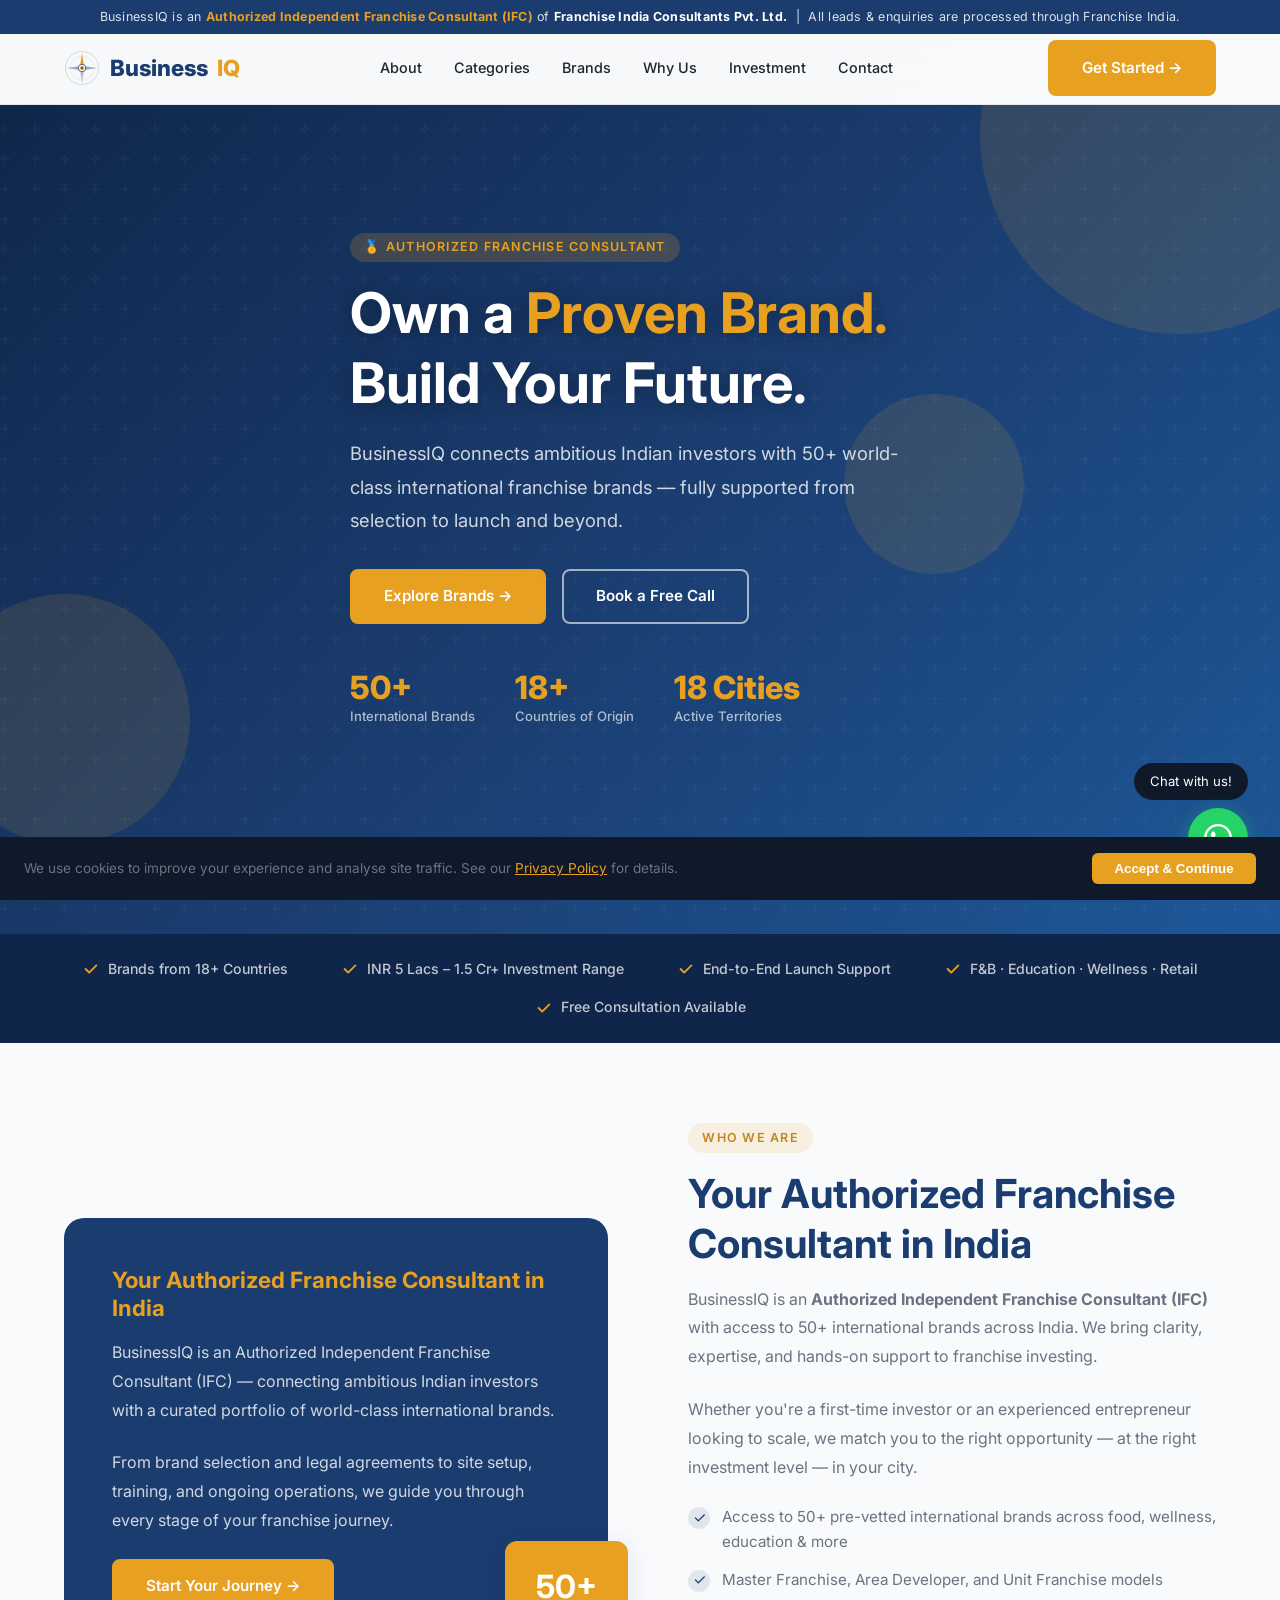
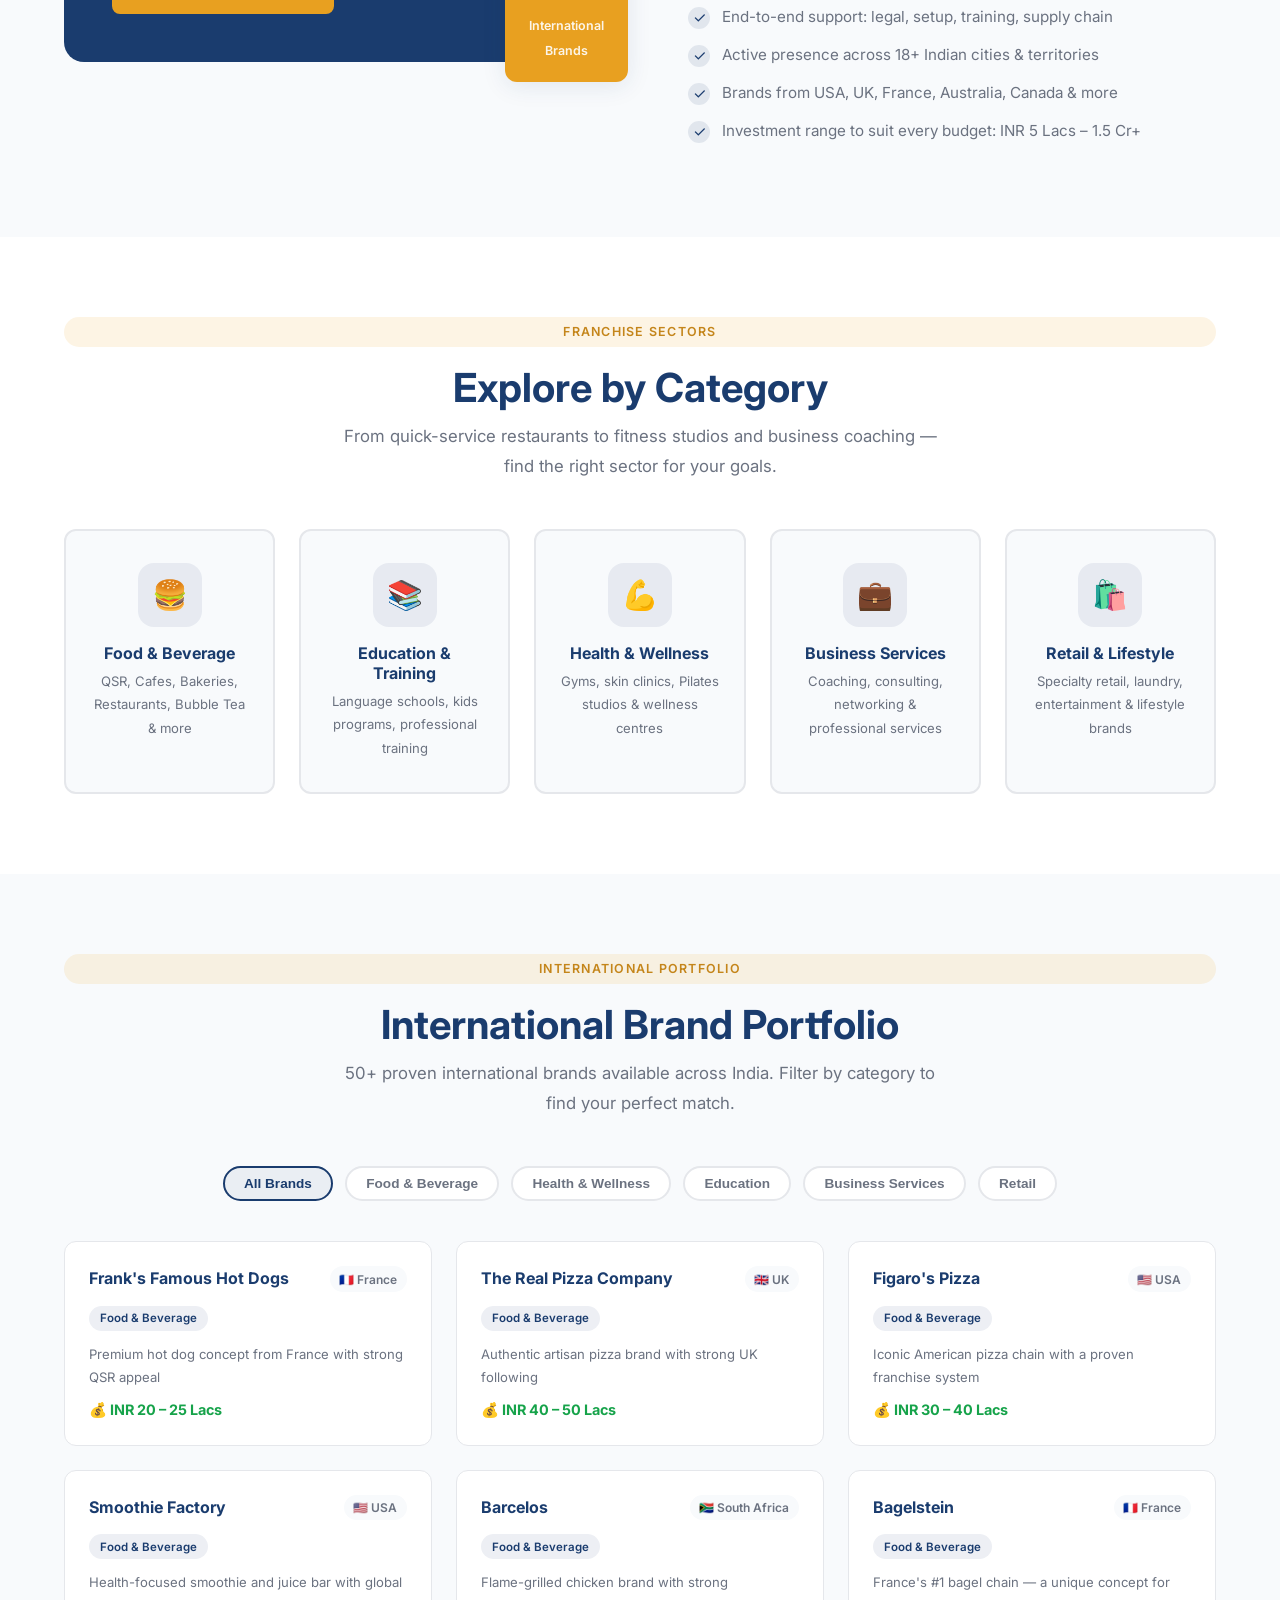
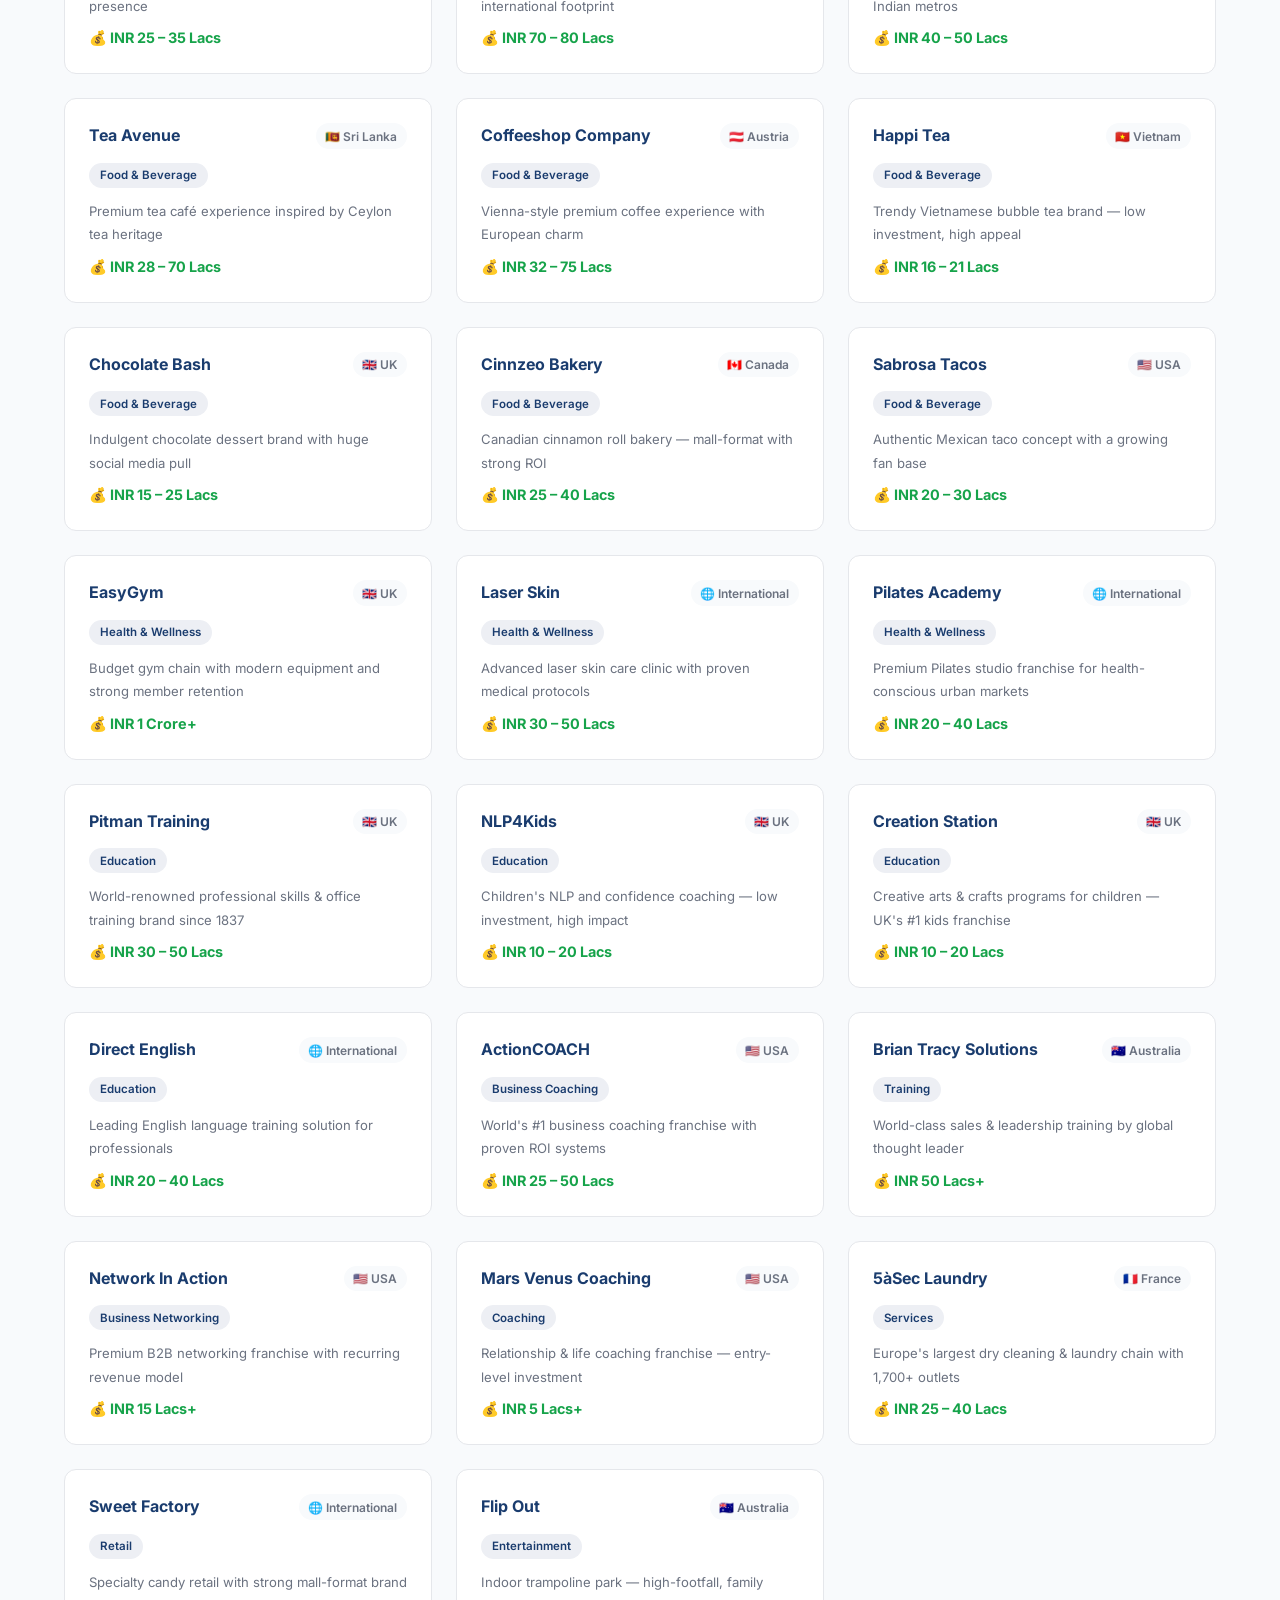
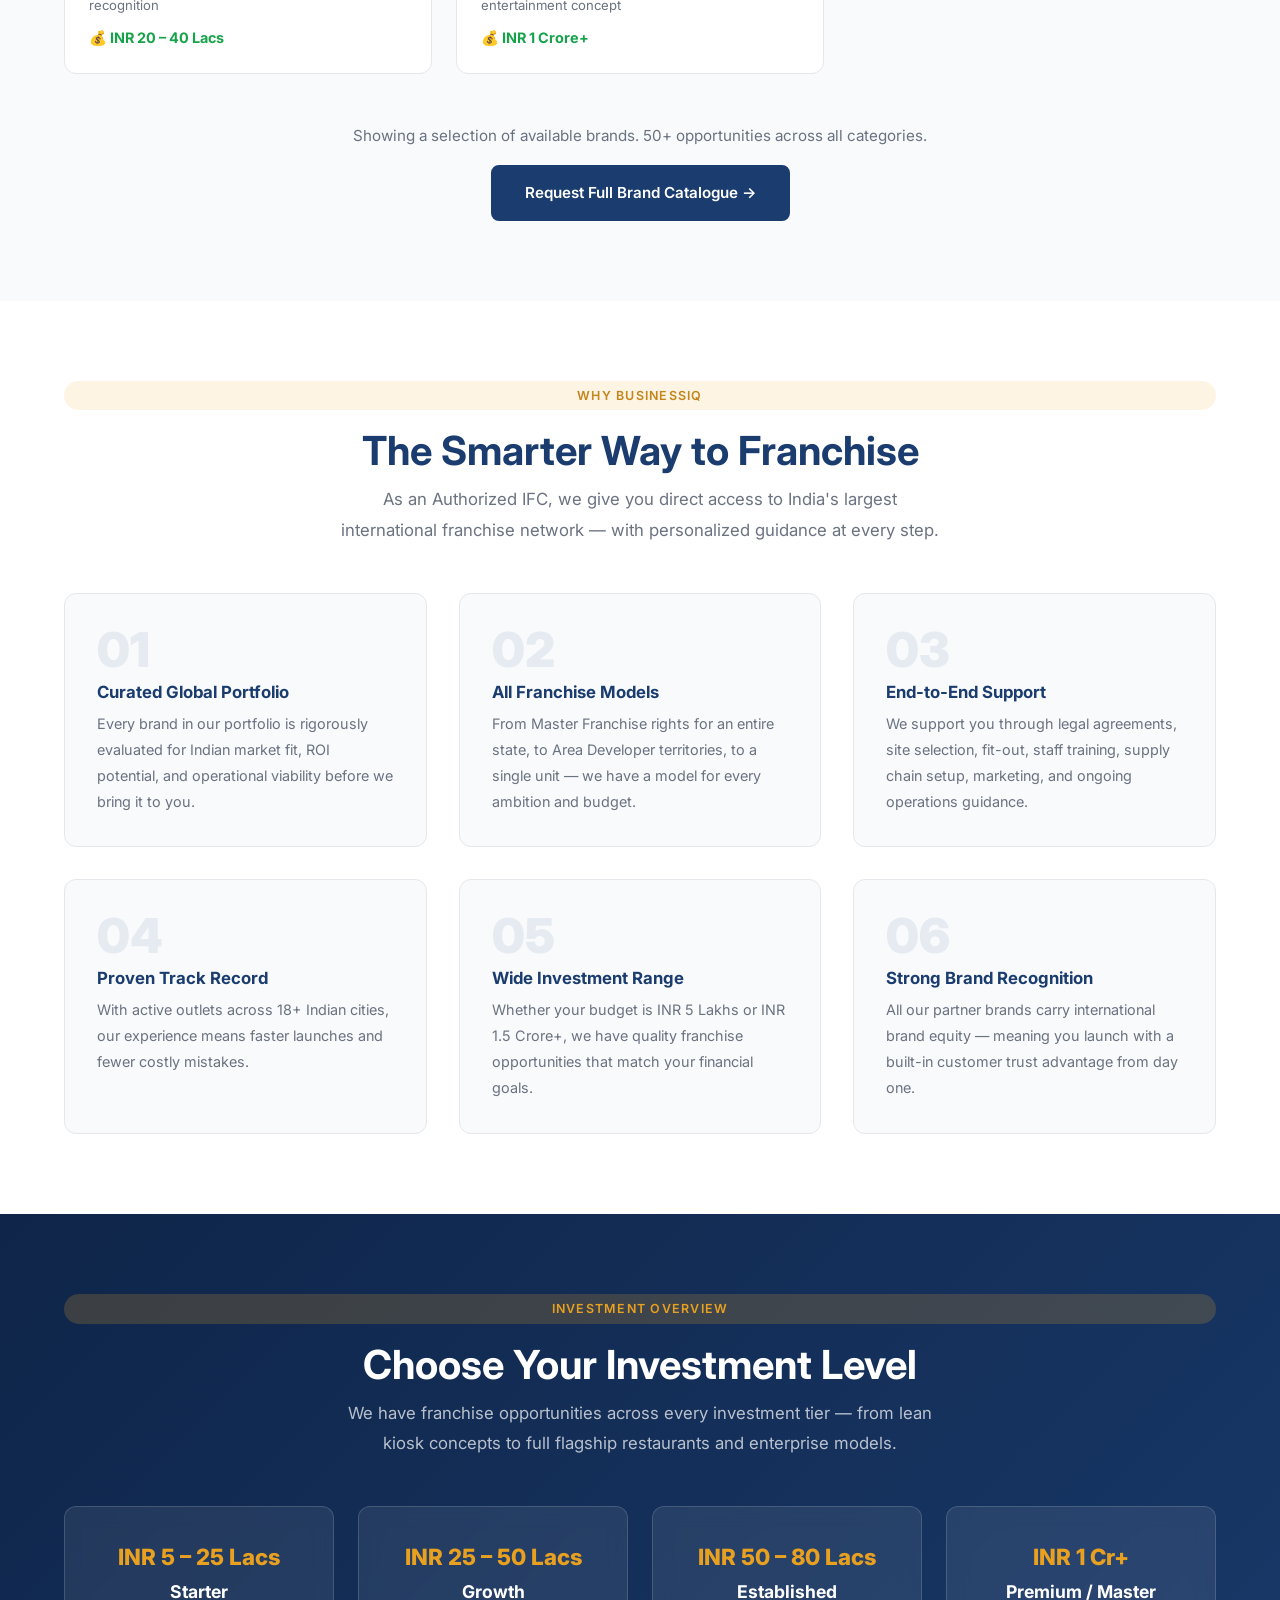
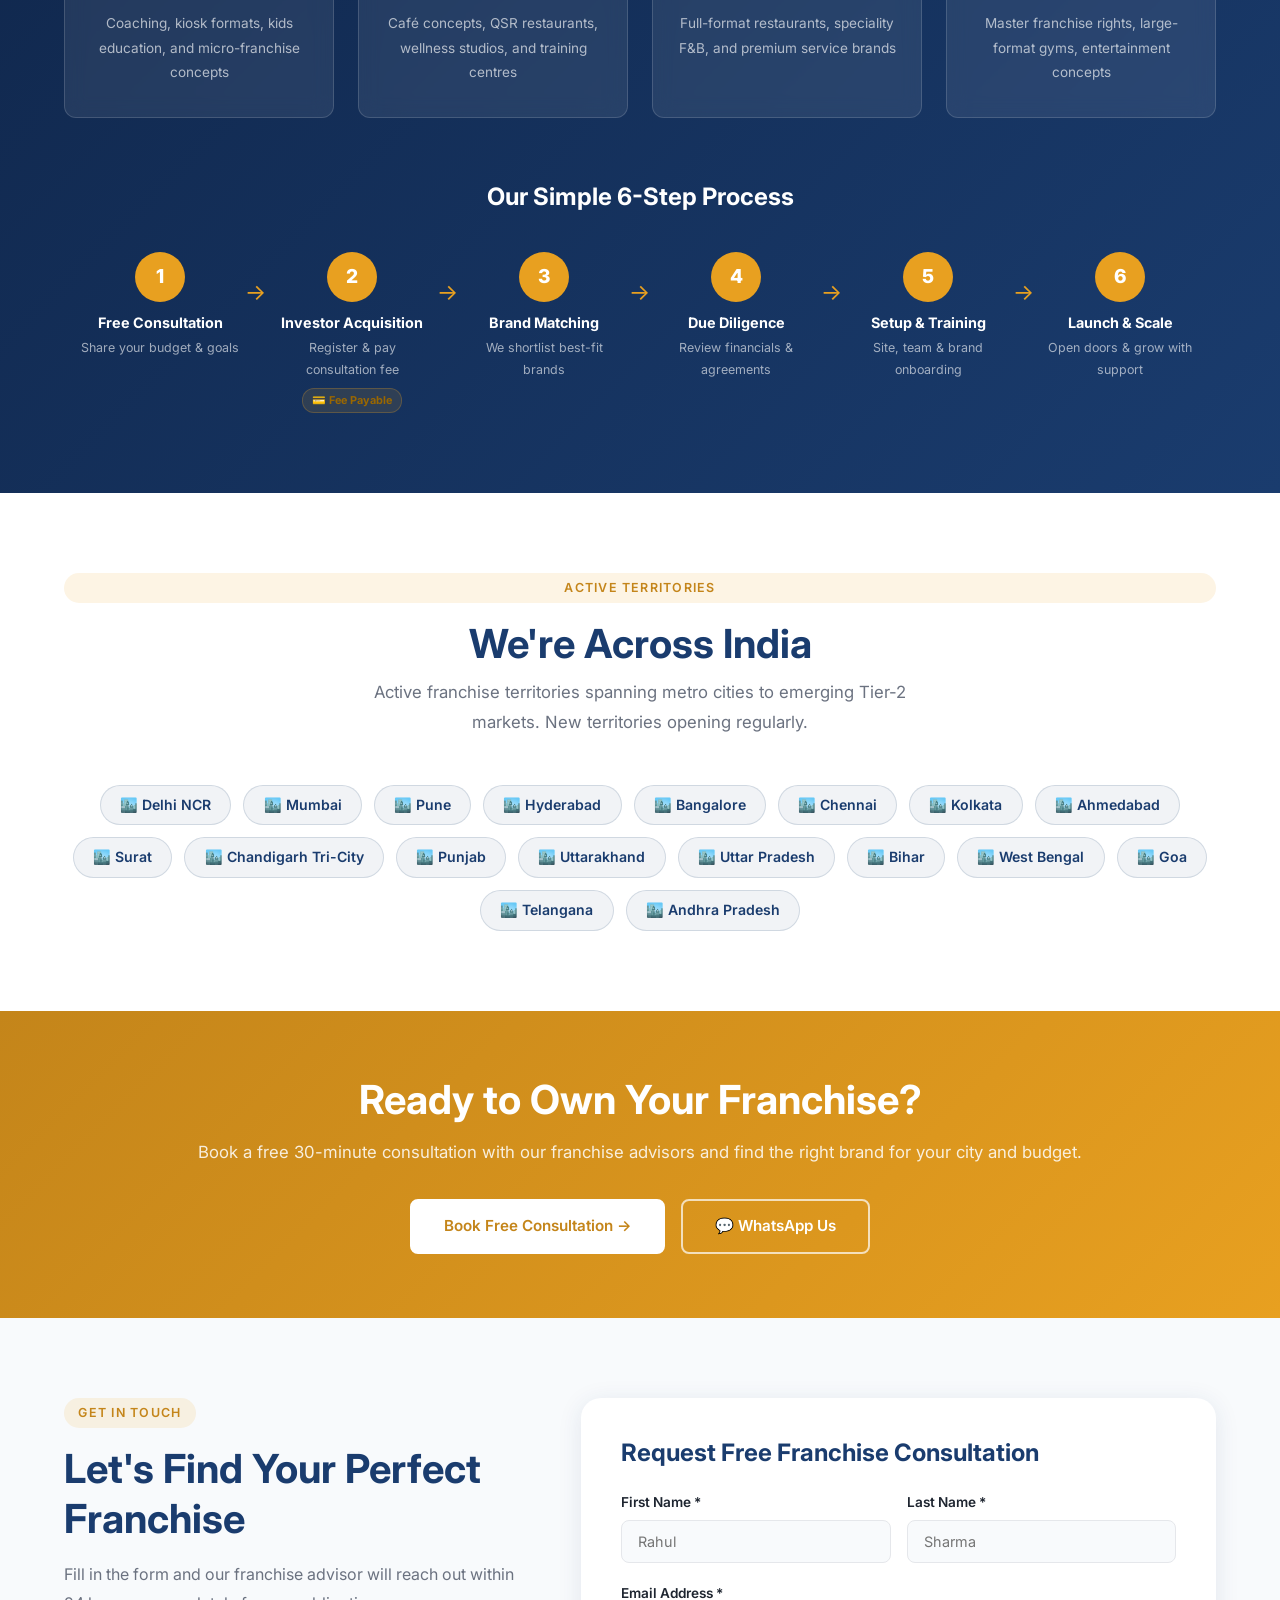
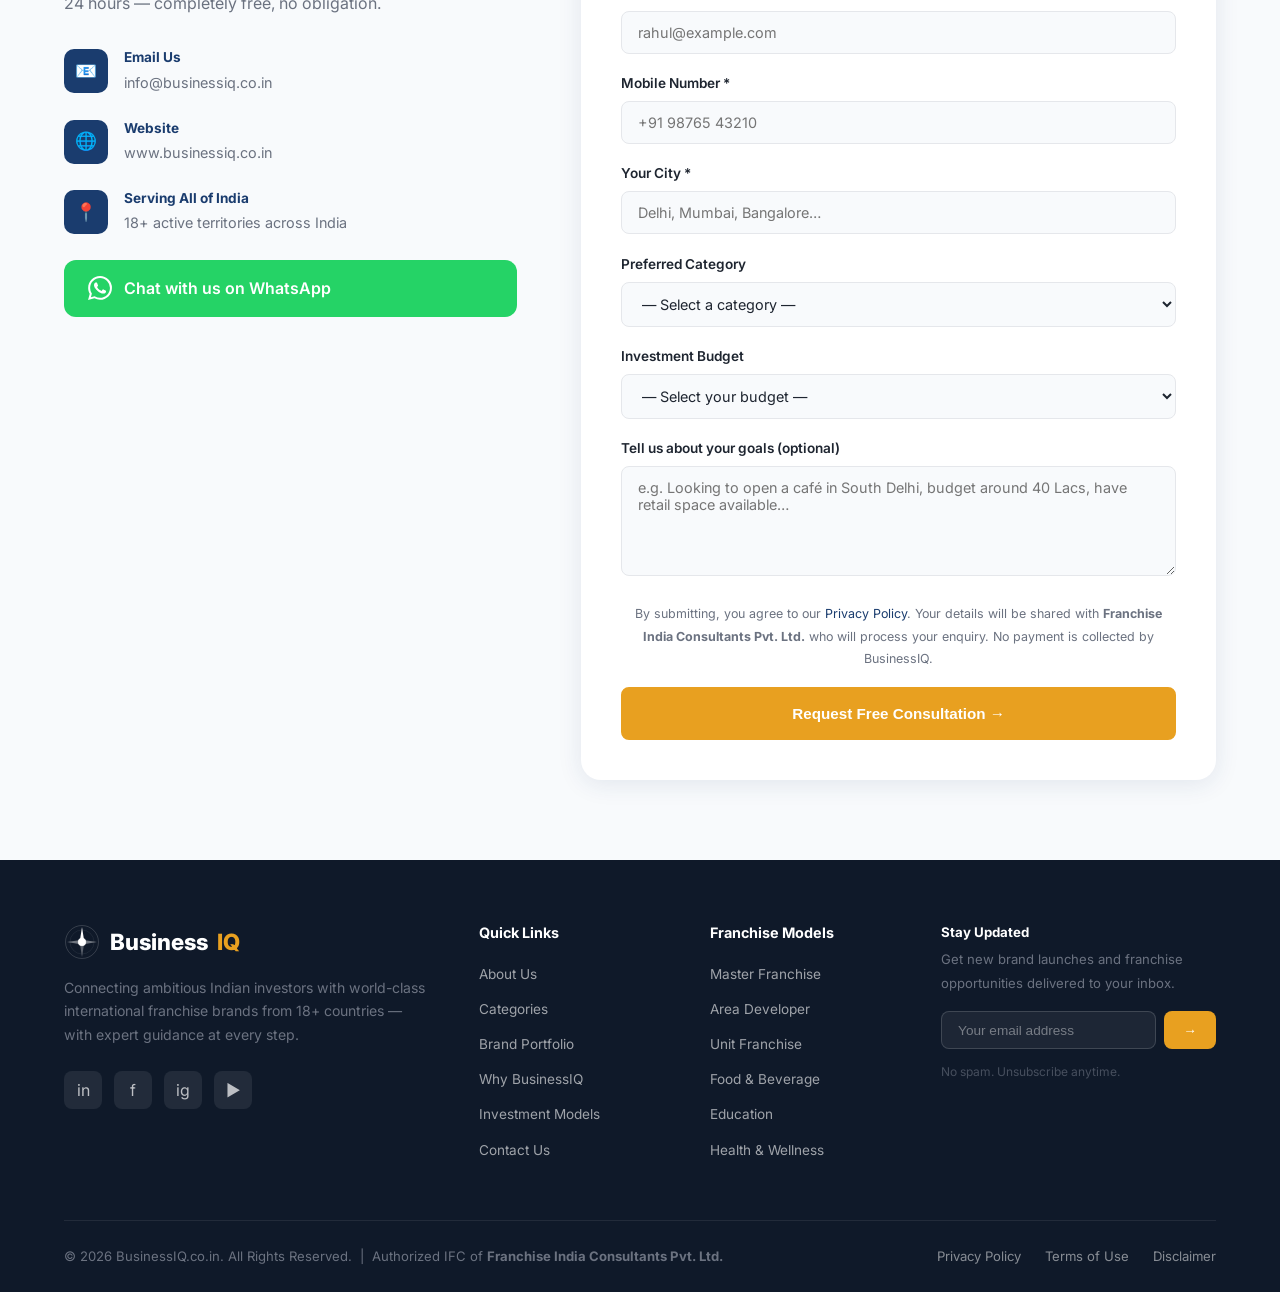
==== index.html @ 9746dd2a "Update WhatsApp number to +91 9730080324" ====
<!DOCTYPE html>
<html lang="en">
<head>
  <meta charset="UTF-8" />
  <meta name="viewport" content="width=device-width, initial-scale=1.0" />
  <title>BusinessIQ | Authorized Franchise Consultant — Franchise India</title>
  <meta name="description" content="BusinessIQ.co.in is an Authorized Independent Franchise Consultant (IFC) of Franchise India Consultants Pvt. Ltd. Explore 50+ international franchise brands across India." />
  <meta name="keywords" content="franchise india, international franchise, master franchise, franchise opportunity, business franchise india, franchise investment" />
  <meta name="author" content="BusinessIQ.co.in" />
  <meta name="robots" content="index, follow" />

  <!-- Open Graph -->
  <meta property="og:title" content="BusinessIQ | Authorized IFC of Franchise India" />
  <meta property="og:description" content="BusinessIQ is an Authorized IFC of Franchise India Consultants Pvt. Ltd. Explore 50+ international franchise brands across India." />
  <meta property="og:type" content="website" />
  <meta property="og:url" content="https://www.businessiq.co.in" />
  <meta property="og:image" content="https://www.businessiq.co.in/assets/og-image.jpg" />

  <!-- Twitter Card -->
  <meta name="twitter:card" content="summary_large_image" />
  <meta name="twitter:title" content="BusinessIQ | Franchise Opportunities in India" />
  <meta name="twitter:description" content="Explore 50+ international franchise opportunities with BusinessIQ.co.in" />

  <!-- Canonical -->
  <link rel="canonical" href="https://www.businessiq.co.in/" />

  <!-- Favicon placeholder -->
  <link rel="icon" type="image/svg+xml" href="assets/favicon.svg" />

  <!-- Google Fonts -->
  <link rel="preconnect" href="https://fonts.googleapis.com" />
  <link rel="preconnect" href="https://fonts.gstatic.com" crossorigin />
  <link href="https://fonts.googleapis.com/css2?family=Inter:wght@400;500;600;700;800;900&display=swap" rel="stylesheet" />

  <link rel="stylesheet" href="css/style.css" />

  <!-- Structured Data -->
  <script type="application/ld+json">
  {
    "@context": "https://schema.org",
    "@type": "Organization",
    "name": "BusinessIQ",
    "url": "https://www.businessiq.co.in",
    "description": "India's premier international franchise consultancy connecting investors with 50+ proven global brands.",
    "contactPoint": {
      "@type": "ContactPoint",
      "contactType": "sales",
      "email": "info@businessiq.co.in",
      "areaServed": "IN"
    }
  }
  </script>
</head>
<body>

<!-- ══════════════ IFC DISCLOSURE BAR ══════════════ -->
<div style="background:#1a3c6e;color:rgba(255,255,255,0.85);text-align:center;font-size:0.78rem;padding:7px 1rem;letter-spacing:0.02em;position:relative;z-index:1001;">
  BusinessIQ is an <strong style="color:#e8a020;">Authorized Independent Franchise Consultant (IFC)</strong> of <strong style="color:#fff;">Franchise India Consultants Pvt. Ltd.</strong> &nbsp;|&nbsp; All leads &amp; enquiries are processed through Franchise India.
</div>

<!-- ══════════════ NAVIGATION ══════════════ -->
<nav class="navbar" id="navbar" role="navigation" aria-label="Main navigation">
  <div class="container">
    <div class="nav-inner">
      <a href="/" class="nav-logo" aria-label="BusinessIQ Home">
        <img src="assets/logo-icon.svg" alt="" height="36" width="36" aria-hidden="true" />
        Business<span>IQ</span>
      </a>

      <ul class="nav-links" id="navLinks" role="list">
        <li><a href="#about">About</a></li>
        <li><a href="#categories">Categories</a></li>
        <li><a href="brands.html">Brands</a></li>
        <li><a href="#why-us">Why Us</a></li>
        <li><a href="#investment">Investment</a></li>
        <li><a href="#contact">Contact</a></li>
      </ul>

      <a href="#contact" class="btn btn-primary nav-cta" aria-label="Get started with BusinessIQ">
        Get Started →
      </a>

      <button class="hamburger" id="hamburger" aria-label="Toggle mobile menu" aria-expanded="false" aria-controls="navLinks">
        <span></span><span></span><span></span>
      </button>
    </div>
  </div>
</nav>

<!-- ══════════════ HERO ══════════════ -->
<section class="hero" id="home" aria-label="Hero section">
  <div class="hero-particles" aria-hidden="true">
    <div class="particle"></div>
    <div class="particle"></div>
    <div class="particle"></div>
  </div>
  <div class="container">
    <div class="hero-content">
      <span class="tag">🏅 Authorized Franchise Consultant</span>
      <h1>Own a <span>Proven Brand.</span><br>Build Your Future.</h1>
      <p>BusinessIQ connects ambitious Indian investors with 50+ world-class international franchise brands — fully supported from selection to launch and beyond.</p>
      <div class="hero-cta">
        <a href="#brands" class="btn btn-primary">Explore Brands →</a>
        <a href="#contact" class="btn btn-outline">Book a Free Call</a>
      </div>
      <div class="hero-stats" role="list" aria-label="Key statistics">
        <div class="stat" role="listitem">
          <div class="stat-num" data-target="50" data-suffix="+">50+</div>
          <div class="stat-label">International Brands</div>
        </div>
        <div class="stat" role="listitem">
          <div class="stat-num" data-target="18" data-suffix="+">18+</div>
          <div class="stat-label">Countries of Origin</div>
        </div>
<div class="stat" role="listitem">
          <div class="stat-num" data-target="18" data-suffix=" Cities">18 Cities</div>
          <div class="stat-label">Active Territories</div>
        </div>
      </div>
    </div>
  </div>
</section>

<!-- ══════════════ TRUST BAR ══════════════ -->
<div class="trust-bar" role="complementary" aria-label="Trust indicators">
  <div class="container">
    <div class="trust-inner">
      <div class="trust-item">
        <svg width="18" height="18" fill="currentColor" viewBox="0 0 20 20" aria-hidden="true"><path fill-rule="evenodd" d="M16.707 5.293a1 1 0 010 1.414l-8 8a1 1 0 01-1.414 0l-4-4a1 1 0 011.414-1.414L8 12.586l7.293-7.293a1 1 0 011.414 0z" clip-rule="evenodd"/></svg>
        Brands from 18+ Countries
      </div>
      <div class="trust-item">
        <svg width="18" height="18" fill="currentColor" viewBox="0 0 20 20" aria-hidden="true"><path fill-rule="evenodd" d="M16.707 5.293a1 1 0 010 1.414l-8 8a1 1 0 01-1.414 0l-4-4a1 1 0 011.414-1.414L8 12.586l7.293-7.293a1 1 0 011.414 0z" clip-rule="evenodd"/></svg>
        INR 5 Lacs – 1.5 Cr+ Investment Range
      </div>
      <div class="trust-item">
        <svg width="18" height="18" fill="currentColor" viewBox="0 0 20 20" aria-hidden="true"><path fill-rule="evenodd" d="M16.707 5.293a1 1 0 010 1.414l-8 8a1 1 0 01-1.414 0l-4-4a1 1 0 011.414-1.414L8 12.586l7.293-7.293a1 1 0 011.414 0z" clip-rule="evenodd"/></svg>
        End-to-End Launch Support
      </div>
      <div class="trust-item">
        <svg width="18" height="18" fill="currentColor" viewBox="0 0 20 20" aria-hidden="true"><path fill-rule="evenodd" d="M16.707 5.293a1 1 0 010 1.414l-8 8a1 1 0 01-1.414 0l-4-4a1 1 0 011.414-1.414L8 12.586l7.293-7.293a1 1 0 011.414 0z" clip-rule="evenodd"/></svg>
        F&B · Education · Wellness · Retail
      </div>
      <div class="trust-item">
        <svg width="18" height="18" fill="currentColor" viewBox="0 0 20 20" aria-hidden="true"><path fill-rule="evenodd" d="M16.707 5.293a1 1 0 010 1.414l-8 8a1 1 0 01-1.414 0l-4-4a1 1 0 011.414-1.414L8 12.586l7.293-7.293a1 1 0 011.414 0z" clip-rule="evenodd"/></svg>
        Free Consultation Available
      </div>
    </div>
  </div>
</div>

<!-- ══════════════ ABOUT ══════════════ -->
<section class="about" id="about" aria-labelledby="about-heading">
  <div class="container">
    <div class="about-grid">
      <div class="about-visual fade-in">
        <div class="about-card">
          <h3>Your Authorized Franchise Consultant in India</h3>
          <p>BusinessIQ is an Authorized Independent Franchise Consultant (IFC) — connecting ambitious Indian investors with a curated portfolio of world-class international brands.</p>
          <p>From brand selection and legal agreements to site setup, training, and ongoing operations, we guide you through every stage of your franchise journey.</p>
          <a href="#contact" class="btn btn-primary">Start Your Journey →</a>
        </div>
        <div class="about-badge" aria-label="50+ international brands">
          <strong>50+</strong>
          <span>International<br>Brands</span>
        </div>
      </div>
      <div class="about-text fade-in">
        <span class="tag">Who We Are</span>
        <h2 id="about-heading">Your Authorized Franchise Consultant in India</h2>
        <p>BusinessIQ is an <strong>Authorized Independent Franchise Consultant (IFC)</strong> with access to 50+ international brands across India. We bring clarity, expertise, and hands-on support to franchise investing.</p>
        <p>Whether you're a first-time investor or an experienced entrepreneur looking to scale, we match you to the right opportunity — at the right investment level — in your city.</p>
        <ul class="about-list" role="list" aria-label="Our key benefits">
          <li>
            <div class="check-icon" aria-hidden="true">✓</div>
            Access to 50+ pre-vetted international brands across food, wellness, education & more
          </li>
          <li>
            <div class="check-icon" aria-hidden="true">✓</div>
            Master Franchise, Area Developer, and Unit Franchise models
          </li>
          <li>
            <div class="check-icon" aria-hidden="true">✓</div>
            End-to-end support: legal, setup, training, supply chain
          </li>
          <li>
            <div class="check-icon" aria-hidden="true">✓</div>
            Active presence across 18+ Indian cities & territories
          </li>
          <li>
            <div class="check-icon" aria-hidden="true">✓</div>
            Brands from USA, UK, France, Australia, Canada &amp; more
          </li>
          <li>
            <div class="check-icon" aria-hidden="true">✓</div>
            Investment range to suit every budget: INR 5 Lacs – 1.5 Cr+
          </li>
        </ul>
      </div>
    </div>
  </div>
</section>

<!-- ══════════════ CATEGORIES ══════════════ -->
<section class="categories" id="categories" aria-labelledby="categories-heading">
  <div class="container">
    <span class="tag" style="display:block;text-align:center;">Franchise Sectors</span>
    <h2 class="section-title" id="categories-heading">Explore by Category</h2>
    <p class="section-subtitle">From quick-service restaurants to fitness studios and business coaching — find the right sector for your goals.</p>
    <div class="cat-grid" role="list">
      <div class="cat-card fade-in" role="listitem" aria-label="Food and Beverage category">
        <div class="cat-icon" aria-hidden="true">🍔</div>
        <h4>Food &amp; Beverage</h4>
        <p>QSR, Cafes, Bakeries, Restaurants, Bubble Tea &amp; more</p>
      </div>
      <div class="cat-card fade-in" role="listitem" aria-label="Education and Training category">
        <div class="cat-icon" aria-hidden="true">📚</div>
        <h4>Education &amp; Training</h4>
        <p>Language schools, kids programs, professional training</p>
      </div>
      <div class="cat-card fade-in" role="listitem" aria-label="Health and Wellness category">
        <div class="cat-icon" aria-hidden="true">💪</div>
        <h4>Health &amp; Wellness</h4>
        <p>Gyms, skin clinics, Pilates studios &amp; wellness centres</p>
      </div>
      <div class="cat-card fade-in" role="listitem" aria-label="Business Services category">
        <div class="cat-icon" aria-hidden="true">💼</div>
        <h4>Business Services</h4>
        <p>Coaching, consulting, networking &amp; professional services</p>
      </div>
      <div class="cat-card fade-in" role="listitem" aria-label="Retail and Lifestyle category">
        <div class="cat-icon" aria-hidden="true">🛍️</div>
        <h4>Retail &amp; Lifestyle</h4>
        <p>Specialty retail, laundry, entertainment &amp; lifestyle brands</p>
      </div>
    </div>
  </div>
</section>

<!-- ══════════════ BRANDS ══════════════ -->
<section class="brands" id="brands" aria-labelledby="brands-heading">
  <div class="container">
    <span class="tag" style="display:block;text-align:center;">International Portfolio</span>
    <h2 class="section-title" id="brands-heading">International Brand Portfolio</h2>
    <p class="section-subtitle">50+ proven international brands available across India. Filter by category to find your perfect match.</p>

    <div class="filter-tabs" role="tablist" aria-label="Filter brands by category">
      <button class="filter-btn active" data-filter="all" role="tab" aria-selected="true">All Brands</button>
      <button class="filter-btn" data-filter="F&B" role="tab" aria-selected="false">Food &amp; Beverage</button>
      <button class="filter-btn" data-filter="Health" role="tab" aria-selected="false">Health &amp; Wellness</button>
      <button class="filter-btn" data-filter="Education" role="tab" aria-selected="false">Education</button>
      <button class="filter-btn" data-filter="Business" role="tab" aria-selected="false">Business Services</button>
      <button class="filter-btn" data-filter="Retail" role="tab" aria-selected="false">Retail</button>
    </div>

    <div class="brands-grid" role="list" aria-label="Franchise brand cards">

      <!-- F&B Brands -->
      <div class="brand-card fade-in" data-category="F&B" role="listitem">
        <div class="brand-header">
          <div class="brand-name">Frank's Famous Hot Dogs</div>
          <span class="brand-origin-flag">🇫🇷 France</span>
        </div>
        <span class="brand-cat-pill">Food &amp; Beverage</span>
        <p style="font-size:0.82rem;color:#6b7280;margin-bottom:0.5rem;">Premium hot dog concept from France with strong QSR appeal</p>
        <div class="brand-investment">💰 INR 20 – 25 Lacs</div>
      </div>

      <div class="brand-card fade-in" data-category="F&B" role="listitem">
        <div class="brand-header">
          <div class="brand-name">The Real Pizza Company</div>
          <span class="brand-origin-flag">🇬🇧 UK</span>
        </div>
        <span class="brand-cat-pill">Food &amp; Beverage</span>
        <p style="font-size:0.82rem;color:#6b7280;margin-bottom:0.5rem;">Authentic artisan pizza brand with strong UK following</p>
        <div class="brand-investment">💰 INR 40 – 50 Lacs</div>
      </div>

      <div class="brand-card fade-in" data-category="F&B" role="listitem">
        <div class="brand-header">
          <div class="brand-name">Figaro's Pizza</div>
          <span class="brand-origin-flag">🇺🇸 USA</span>
        </div>
        <span class="brand-cat-pill">Food &amp; Beverage</span>
        <p style="font-size:0.82rem;color:#6b7280;margin-bottom:0.5rem;">Iconic American pizza chain with a proven franchise system</p>
        <div class="brand-investment">💰 INR 30 – 40 Lacs</div>
      </div>

      <div class="brand-card fade-in" data-category="F&B" role="listitem">
        <div class="brand-header">
          <div class="brand-name">Smoothie Factory</div>
          <span class="brand-origin-flag">🇺🇸 USA</span>
        </div>
        <span class="brand-cat-pill">Food &amp; Beverage</span>
        <p style="font-size:0.82rem;color:#6b7280;margin-bottom:0.5rem;">Health-focused smoothie and juice bar with global presence</p>
        <div class="brand-investment">💰 INR 25 – 35 Lacs</div>
      </div>

      <div class="brand-card fade-in" data-category="F&B" role="listitem">
        <div class="brand-header">
          <div class="brand-name">Barcelos</div>
          <span class="brand-origin-flag">🇿🇦 South Africa</span>
        </div>
        <span class="brand-cat-pill">Food &amp; Beverage</span>
        <p style="font-size:0.82rem;color:#6b7280;margin-bottom:0.5rem;">Flame-grilled chicken brand with strong international footprint</p>
        <div class="brand-investment">💰 INR 70 – 80 Lacs</div>
      </div>

      <div class="brand-card fade-in" data-category="F&B" role="listitem">
        <div class="brand-header">
          <div class="brand-name">Bagelstein</div>
          <span class="brand-origin-flag">🇫🇷 France</span>
        </div>
        <span class="brand-cat-pill">Food &amp; Beverage</span>
        <p style="font-size:0.82rem;color:#6b7280;margin-bottom:0.5rem;">France's #1 bagel chain — a unique concept for Indian metros</p>
        <div class="brand-investment">💰 INR 40 – 50 Lacs</div>
      </div>

      <div class="brand-card fade-in" data-category="F&B" role="listitem">
        <div class="brand-header">
          <div class="brand-name">Tea Avenue</div>
          <span class="brand-origin-flag">🇱🇰 Sri Lanka</span>
        </div>
        <span class="brand-cat-pill">Food &amp; Beverage</span>
        <p style="font-size:0.82rem;color:#6b7280;margin-bottom:0.5rem;">Premium tea café experience inspired by Ceylon tea heritage</p>
        <div class="brand-investment">💰 INR 28 – 70 Lacs</div>
      </div>

      <div class="brand-card fade-in" data-category="F&B" role="listitem">
        <div class="brand-header">
          <div class="brand-name">Coffeeshop Company</div>
          <span class="brand-origin-flag">🇦🇹 Austria</span>
        </div>
        <span class="brand-cat-pill">Food &amp; Beverage</span>
        <p style="font-size:0.82rem;color:#6b7280;margin-bottom:0.5rem;">Vienna-style premium coffee experience with European charm</p>
        <div class="brand-investment">💰 INR 32 – 75 Lacs</div>
      </div>

      <div class="brand-card fade-in" data-category="F&B" role="listitem">
        <div class="brand-header">
          <div class="brand-name">Happi Tea</div>
          <span class="brand-origin-flag">🇻🇳 Vietnam</span>
        </div>
        <span class="brand-cat-pill">Food &amp; Beverage</span>
        <p style="font-size:0.82rem;color:#6b7280;margin-bottom:0.5rem;">Trendy Vietnamese bubble tea brand — low investment, high appeal</p>
        <div class="brand-investment">💰 INR 16 – 21 Lacs</div>
      </div>

      <div class="brand-card fade-in" data-category="F&B" role="listitem">
        <div class="brand-header">
          <div class="brand-name">Chocolate Bash</div>
          <span class="brand-origin-flag">🇬🇧 UK</span>
        </div>
        <span class="brand-cat-pill">Food &amp; Beverage</span>
        <p style="font-size:0.82rem;color:#6b7280;margin-bottom:0.5rem;">Indulgent chocolate dessert brand with huge social media pull</p>
        <div class="brand-investment">💰 INR 15 – 25 Lacs</div>
      </div>

      <div class="brand-card fade-in" data-category="F&B" role="listitem">
        <div class="brand-header">
          <div class="brand-name">Cinnzeo Bakery</div>
          <span class="brand-origin-flag">🇨🇦 Canada</span>
        </div>
        <span class="brand-cat-pill">Food &amp; Beverage</span>
        <p style="font-size:0.82rem;color:#6b7280;margin-bottom:0.5rem;">Canadian cinnamon roll bakery — mall-format with strong ROI</p>
        <div class="brand-investment">💰 INR 25 – 40 Lacs</div>
      </div>

      <div class="brand-card fade-in" data-category="F&B" role="listitem">
        <div class="brand-header">
          <div class="brand-name">Sabrosa Tacos</div>
          <span class="brand-origin-flag">🇺🇸 USA</span>
        </div>
        <span class="brand-cat-pill">Food &amp; Beverage</span>
        <p style="font-size:0.82rem;color:#6b7280;margin-bottom:0.5rem;">Authentic Mexican taco concept with a growing fan base</p>
        <div class="brand-investment">💰 INR 20 – 30 Lacs</div>
      </div>

      <!-- Health & Wellness -->
      <div class="brand-card fade-in" data-category="Health & Wellness" role="listitem">
        <div class="brand-header">
          <div class="brand-name">EasyGym</div>
          <span class="brand-origin-flag">🇬🇧 UK</span>
        </div>
        <span class="brand-cat-pill">Health &amp; Wellness</span>
        <p style="font-size:0.82rem;color:#6b7280;margin-bottom:0.5rem;">Budget gym chain with modern equipment and strong member retention</p>
        <div class="brand-investment">💰 INR 1 Crore+</div>
      </div>

      <div class="brand-card fade-in" data-category="Health & Wellness" role="listitem">
        <div class="brand-header">
          <div class="brand-name">Laser Skin</div>
          <span class="brand-origin-flag">🌐 International</span>
        </div>
        <span class="brand-cat-pill">Health &amp; Wellness</span>
        <p style="font-size:0.82rem;color:#6b7280;margin-bottom:0.5rem;">Advanced laser skin care clinic with proven medical protocols</p>
        <div class="brand-investment">💰 INR 30 – 50 Lacs</div>
      </div>

      <div class="brand-card fade-in" data-category="Health & Wellness" role="listitem">
        <div class="brand-header">
          <div class="brand-name">Pilates Academy</div>
          <span class="brand-origin-flag">🌐 International</span>
        </div>
        <span class="brand-cat-pill">Health &amp; Wellness</span>
        <p style="font-size:0.82rem;color:#6b7280;margin-bottom:0.5rem;">Premium Pilates studio franchise for health-conscious urban markets</p>
        <div class="brand-investment">💰 INR 20 – 40 Lacs</div>
      </div>

      <!-- Education -->
      <div class="brand-card fade-in" data-category="Education" role="listitem">
        <div class="brand-header">
          <div class="brand-name">Pitman Training</div>
          <span class="brand-origin-flag">🇬🇧 UK</span>
        </div>
        <span class="brand-cat-pill">Education</span>
        <p style="font-size:0.82rem;color:#6b7280;margin-bottom:0.5rem;">World-renowned professional skills &amp; office training brand since 1837</p>
        <div class="brand-investment">💰 INR 30 – 50 Lacs</div>
      </div>

      <div class="brand-card fade-in" data-category="Education" role="listitem">
        <div class="brand-header">
          <div class="brand-name">NLP4Kids</div>
          <span class="brand-origin-flag">🇬🇧 UK</span>
        </div>
        <span class="brand-cat-pill">Education</span>
        <p style="font-size:0.82rem;color:#6b7280;margin-bottom:0.5rem;">Children's NLP and confidence coaching — low investment, high impact</p>
        <div class="brand-investment">💰 INR 10 – 20 Lacs</div>
      </div>

      <div class="brand-card fade-in" data-category="Education" role="listitem">
        <div class="brand-header">
          <div class="brand-name">Creation Station</div>
          <span class="brand-origin-flag">🇬🇧 UK</span>
        </div>
        <span class="brand-cat-pill">Education</span>
        <p style="font-size:0.82rem;color:#6b7280;margin-bottom:0.5rem;">Creative arts &amp; crafts programs for children — UK's #1 kids franchise</p>
        <div class="brand-investment">💰 INR 10 – 20 Lacs</div>
      </div>

      <div class="brand-card fade-in" data-category="Education" role="listitem">
        <div class="brand-header">
          <div class="brand-name">Direct English</div>
          <span class="brand-origin-flag">🌐 International</span>
        </div>
        <span class="brand-cat-pill">Education</span>
        <p style="font-size:0.82rem;color:#6b7280;margin-bottom:0.5rem;">Leading English language training solution for professionals</p>
        <div class="brand-investment">💰 INR 20 – 40 Lacs</div>
      </div>

      <!-- Business Services -->
      <div class="brand-card fade-in" data-category="Business Services" role="listitem">
        <div class="brand-header">
          <div class="brand-name">ActionCOACH</div>
          <span class="brand-origin-flag">🇺🇸 USA</span>
        </div>
        <span class="brand-cat-pill">Business Coaching</span>
        <p style="font-size:0.82rem;color:#6b7280;margin-bottom:0.5rem;">World's #1 business coaching franchise with proven ROI systems</p>
        <div class="brand-investment">💰 INR 25 – 50 Lacs</div>
      </div>

      <div class="brand-card fade-in" data-category="Business Services" role="listitem">
        <div class="brand-header">
          <div class="brand-name">Brian Tracy Solutions</div>
          <span class="brand-origin-flag">🇦🇺 Australia</span>
        </div>
        <span class="brand-cat-pill">Training</span>
        <p style="font-size:0.82rem;color:#6b7280;margin-bottom:0.5rem;">World-class sales &amp; leadership training by global thought leader</p>
        <div class="brand-investment">💰 INR 50 Lacs+</div>
      </div>

      <div class="brand-card fade-in" data-category="Business Services" role="listitem">
        <div class="brand-header">
          <div class="brand-name">Network In Action</div>
          <span class="brand-origin-flag">🇺🇸 USA</span>
        </div>
        <span class="brand-cat-pill">Business Networking</span>
        <p style="font-size:0.82rem;color:#6b7280;margin-bottom:0.5rem;">Premium B2B networking franchise with recurring revenue model</p>
        <div class="brand-investment">💰 INR 15 Lacs+</div>
      </div>

      <div class="brand-card fade-in" data-category="Business Services" role="listitem">
        <div class="brand-header">
          <div class="brand-name">Mars Venus Coaching</div>
          <span class="brand-origin-flag">🇺🇸 USA</span>
        </div>
        <span class="brand-cat-pill">Coaching</span>
        <p style="font-size:0.82rem;color:#6b7280;margin-bottom:0.5rem;">Relationship &amp; life coaching franchise — entry-level investment</p>
        <div class="brand-investment">💰 INR 5 Lacs+</div>
      </div>

      <!-- Retail / Services -->
      <div class="brand-card fade-in" data-category="Retail" role="listitem">
        <div class="brand-header">
          <div class="brand-name">5àSec Laundry</div>
          <span class="brand-origin-flag">🇫🇷 France</span>
        </div>
        <span class="brand-cat-pill">Services</span>
        <p style="font-size:0.82rem;color:#6b7280;margin-bottom:0.5rem;">Europe's largest dry cleaning &amp; laundry chain with 1,700+ outlets</p>
        <div class="brand-investment">💰 INR 25 – 40 Lacs</div>
      </div>

      <div class="brand-card fade-in" data-category="Retail" role="listitem">
        <div class="brand-header">
          <div class="brand-name">Sweet Factory</div>
          <span class="brand-origin-flag">🌐 International</span>
        </div>
        <span class="brand-cat-pill">Retail</span>
        <p style="font-size:0.82rem;color:#6b7280;margin-bottom:0.5rem;">Specialty candy retail with strong mall-format brand recognition</p>
        <div class="brand-investment">💰 INR 20 – 40 Lacs</div>
      </div>

      <div class="brand-card fade-in" data-category="Retail" role="listitem">
        <div class="brand-header">
          <div class="brand-name">Flip Out</div>
          <span class="brand-origin-flag">🇦🇺 Australia</span>
        </div>
        <span class="brand-cat-pill">Entertainment</span>
        <p style="font-size:0.82rem;color:#6b7280;margin-bottom:0.5rem;">Indoor trampoline park — high-footfall, family entertainment concept</p>
        <div class="brand-investment">💰 INR 1 Crore+</div>
      </div>

    </div>

    <div class="brands-cta">
      <p>Showing a selection of available brands. 50+ opportunities across all categories.</p>
      <a href="#contact" class="btn btn-dark">Request Full Brand Catalogue →</a>
    </div>
  </div>
</section>

<!-- ══════════════ WHY US ══════════════ -->
<section class="why-us" id="why-us" aria-labelledby="whyus-heading">
  <div class="container">
    <span class="tag" style="display:block;text-align:center;">Why BusinessIQ</span>
    <h2 class="section-title" id="whyus-heading">The Smarter Way to Franchise</h2>
    <p class="section-subtitle">As an Authorized IFC, we give you direct access to India's largest international franchise network — with personalized guidance at every step.</p>
    <div class="why-grid">
      <div class="why-card fade-in">
        <div class="why-num">01</div>
        <h4>Curated Global Portfolio</h4>
        <p>Every brand in our portfolio is rigorously evaluated for Indian market fit, ROI potential, and operational viability before we bring it to you.</p>
      </div>
      <div class="why-card fade-in">
        <div class="why-num">02</div>
        <h4>All Franchise Models</h4>
        <p>From Master Franchise rights for an entire state, to Area Developer territories, to a single unit — we have a model for every ambition and budget.</p>
      </div>
      <div class="why-card fade-in">
        <div class="why-num">03</div>
        <h4>End-to-End Support</h4>
        <p>We support you through legal agreements, site selection, fit-out, staff training, supply chain setup, marketing, and ongoing operations guidance.</p>
      </div>
      <div class="why-card fade-in">
        <div class="why-num">04</div>
        <h4>Proven Track Record</h4>
        <p>With active outlets across 18+ Indian cities, our experience means faster launches and fewer costly mistakes.</p>
      </div>
      <div class="why-card fade-in">
        <div class="why-num">05</div>
        <h4>Wide Investment Range</h4>
        <p>Whether your budget is INR 5 Lakhs or INR 1.5 Crore+, we have quality franchise opportunities that match your financial goals.</p>
      </div>
      <div class="why-card fade-in">
        <div class="why-num">06</div>
        <h4>Strong Brand Recognition</h4>
        <p>All our partner brands carry international brand equity — meaning you launch with a built-in customer trust advantage from day one.</p>
      </div>
    </div>
  </div>
</section>

<!-- ══════════════ INVESTMENT ══════════════ -->
<section class="investment" id="investment" aria-labelledby="investment-heading">
  <div class="container">
    <span class="tag" style="display:block;text-align:center;background:rgba(232,160,32,0.2);color:var(--accent);">Investment Overview</span>
    <h2 class="section-title" id="investment-heading">Choose Your Investment Level</h2>
    <p class="section-subtitle">We have franchise opportunities across every investment tier — from lean kiosk concepts to full flagship restaurants and enterprise models.</p>
    <div class="inv-grid">
      <div class="inv-card fade-in">
        <div class="inv-range">INR 5 – 25 Lacs</div>
        <h4>Starter</h4>
        <p>Coaching, kiosk formats, kids education, and micro-franchise concepts</p>
      </div>
      <div class="inv-card fade-in">
        <div class="inv-range">INR 25 – 50 Lacs</div>
        <h4>Growth</h4>
        <p>Café concepts, QSR restaurants, wellness studios, and training centres</p>
      </div>
      <div class="inv-card fade-in">
        <div class="inv-range">INR 50 – 80 Lacs</div>
        <h4>Established</h4>
        <p>Full-format restaurants, speciality F&B, and premium service brands</p>
      </div>
      <div class="inv-card fade-in">
        <div class="inv-range">INR 1 Cr+</div>
        <h4>Premium / Master</h4>
        <p>Master franchise rights, large-format gyms, entertainment concepts</p>
      </div>
    </div>

    <div class="inv-process">
      <h3>Our Simple 6-Step Process</h3>
      <div class="steps">
        <div class="step fade-in">
          <div class="step-num">1</div>
          <h5>Free Consultation</h5>
          <p>Share your budget &amp; goals</p>
        </div>
        <div class="step fade-in">
          <div class="step-num">2</div>
          <h5>Investor Acquisition</h5>
          <p>Register &amp; pay consultation fee</p>
          <span style="display:inline-block;margin-top:6px;padding:3px 9px;border-radius:12px;background:rgba(232,160,32,0.12);border:1px solid rgba(232,160,32,0.25);font-size:0.68rem;font-weight:700;color:#9A6700;">💳 Fee Payable</span>
        </div>
        <div class="step fade-in">
          <div class="step-num">3</div>
          <h5>Brand Matching</h5>
          <p>We shortlist best-fit brands</p>
        </div>
        <div class="step fade-in">
          <div class="step-num">4</div>
          <h5>Due Diligence</h5>
          <p>Review financials &amp; agreements</p>
        </div>
        <div class="step fade-in">
          <div class="step-num">5</div>
          <h5>Setup &amp; Training</h5>
          <p>Site, team &amp; brand onboarding</p>
        </div>
        <div class="step fade-in">
          <div class="step-num">6</div>
          <h5>Launch &amp; Scale</h5>
          <p>Open doors &amp; grow with support</p>
        </div>
      </div>
    </div>
  </div>
</section>

<!-- ══════════════ TERRITORIES ══════════════ -->
<section class="territories" id="territories" aria-labelledby="territory-heading">
  <div class="container">
    <span class="tag" style="display:block;text-align:center;">Active Territories</span>
    <h2 class="section-title" id="territory-heading">We're Across India</h2>
    <p class="section-subtitle">Active franchise territories spanning metro cities to emerging Tier-2 markets. New territories opening regularly.</p>
    <div class="territory-grid" role="list" aria-label="Active franchise territories">
      <span class="territory-tag" role="listitem">🏙️ Delhi NCR</span>
      <span class="territory-tag" role="listitem">🏙️ Mumbai</span>
      <span class="territory-tag" role="listitem">🏙️ Pune</span>
      <span class="territory-tag" role="listitem">🏙️ Hyderabad</span>
      <span class="territory-tag" role="listitem">🏙️ Bangalore</span>
      <span class="territory-tag" role="listitem">🏙️ Chennai</span>
      <span class="territory-tag" role="listitem">🏙️ Kolkata</span>
      <span class="territory-tag" role="listitem">🏙️ Ahmedabad</span>
      <span class="territory-tag" role="listitem">🏙️ Surat</span>
      <span class="territory-tag" role="listitem">🏙️ Chandigarh Tri-City</span>
      <span class="territory-tag" role="listitem">🏙️ Punjab</span>
      <span class="territory-tag" role="listitem">🏙️ Uttarakhand</span>
      <span class="territory-tag" role="listitem">🏙️ Uttar Pradesh</span>
      <span class="territory-tag" role="listitem">🏙️ Bihar</span>
      <span class="territory-tag" role="listitem">🏙️ West Bengal</span>
      <span class="territory-tag" role="listitem">🏙️ Goa</span>
      <span class="territory-tag" role="listitem">🏙️ Telangana</span>
      <span class="territory-tag" role="listitem">🏙️ Andhra Pradesh</span>
    </div>
  </div>
</section>

<!-- ══════════════ CTA BANNER ══════════════ -->
<div class="cta-banner" role="complementary" aria-label="Call to action">
  <div class="container">
    <h2>Ready to Own Your Franchise?</h2>
    <p>Book a free 30-minute consultation with our franchise advisors and find the right brand for your city and budget.</p>
    <div class="cta-buttons">
      <a href="#contact" class="btn btn-white">Book Free Consultation →</a>
      <a href="https://wa.me/919730080324?text=Hi%2C+I%27m+interested+in+franchise+opportunities+with+BusinessIQ." class="btn btn-white-outline" target="_blank" rel="noopener noreferrer">💬 WhatsApp Us</a>
    </div>
  </div>
</div>

<!-- ══════════════ CONTACT ══════════════ -->
<section class="contact" id="contact" aria-labelledby="contact-heading">
  <div class="container">
    <div class="contact-grid">
      <div class="contact-info fade-in">
        <span class="tag">Get In Touch</span>
        <h2 id="contact-heading">Let's Find Your Perfect Franchise</h2>
        <p>Fill in the form and our franchise advisor will reach out within 24 hours — completely free, no obligation.</p>

        <div class="contact-item">
          <div class="contact-icon" aria-hidden="true">📧</div>
          <div>
            <h5>Email Us</h5>
            <p><a href="mailto:info@businessiq.co.in">info@businessiq.co.in</a></p>
          </div>
        </div>
        <div class="contact-item">
          <div class="contact-icon" aria-hidden="true">🌐</div>
          <div>
            <h5>Website</h5>
            <p>www.businessiq.co.in</p>
          </div>
        </div>
        <div class="contact-item">
          <div class="contact-icon" aria-hidden="true">📍</div>
          <div>
            <h5>Serving All of India</h5>
            <p>18+ active territories across India</p>
          </div>
        </div>

        <a href="https://wa.me/919730080324?text=Hi%2C+I%27m+interested+in+franchise+opportunities+with+BusinessIQ." class="whatsapp-widget" target="_blank" rel="noopener noreferrer" aria-label="Chat on WhatsApp">
          <svg width="24" height="24" fill="currentColor" viewBox="0 0 24 24" aria-hidden="true"><path d="M17.472 14.382c-.297-.149-1.758-.867-2.03-.967-.273-.099-.471-.148-.67.15-.197.297-.767.966-.94 1.164-.173.199-.347.223-.644.075-.297-.15-1.255-.463-2.39-1.475-.883-.788-1.48-1.761-1.653-2.059-.173-.297-.018-.458.13-.606.134-.133.298-.347.446-.52.149-.174.198-.298.298-.497.099-.198.05-.371-.025-.52-.075-.149-.669-1.612-.916-2.207-.242-.579-.487-.5-.669-.51-.173-.008-.371-.01-.57-.01-.198 0-.52.074-.792.372-.272.297-1.04 1.016-1.04 2.479 0 1.462 1.065 2.875 1.213 3.074.149.198 2.096 3.2 5.077 4.487.709.306 1.262.489 1.694.625.712.227 1.36.195 1.871.118.571-.085 1.758-.719 2.006-1.413.248-.694.248-1.289.173-1.413-.074-.124-.272-.198-.57-.347m-5.421 7.403h-.004a9.87 9.87 0 01-5.031-1.378l-.361-.214-3.741.982.998-3.648-.235-.374a9.86 9.86 0 01-1.51-5.26c.001-5.45 4.436-9.884 9.888-9.884 2.64 0 5.122 1.03 6.988 2.898a9.825 9.825 0 012.893 6.994c-.003 5.45-4.437 9.884-9.885 9.884m8.413-18.297A11.815 11.815 0 0012.05 0C5.495 0 .16 5.335.157 11.892c0 2.096.547 4.142 1.588 5.945L.057 24l6.305-1.654a11.882 11.882 0 005.683 1.448h.005c6.554 0 11.89-5.335 11.893-11.893a11.821 11.821 0 00-3.48-8.413Z"/></svg>
          Chat with us on WhatsApp
        </a>
      </div>

      <div class="contact-form-wrapper fade-in">
        <div class="contact-form">
          <h3>Request Free Franchise Consultation</h3>
          <form id="contactForm" novalidate aria-label="Franchise consultation request form">
            <div class="form-row">
              <div class="form-group">
                <label for="firstName">First Name *</label>
                <input type="text" id="firstName" name="firstName" placeholder="Rahul" required autocomplete="given-name" />
              </div>
              <div class="form-group">
                <label for="lastName">Last Name *</label>
                <input type="text" id="lastName" name="lastName" placeholder="Sharma" required autocomplete="family-name" />
              </div>
            </div>
            <div class="form-group">
              <label for="email">Email Address *</label>
              <input type="email" id="email" name="email" placeholder="rahul@example.com" required autocomplete="email" />
            </div>
            <div class="form-group">
              <label for="phone">Mobile Number *</label>
              <input type="tel" id="phone" name="phone" placeholder="+91 98765 43210" required autocomplete="tel" />
            </div>
            <div class="form-group">
              <label for="city">Your City *</label>
              <input type="text" id="city" name="city" placeholder="Delhi, Mumbai, Bangalore…" required />
            </div>
            <div class="form-group">
              <label for="category">Preferred Category</label>
              <select id="category" name="category">
                <option value="">— Select a category —</option>
                <option>Food &amp; Beverage</option>
                <option>Education &amp; Training</option>
                <option>Health &amp; Wellness</option>
                <option>Business Services &amp; Coaching</option>
                <option>Retail &amp; Lifestyle</option>
                <option>Open to all categories</option>
              </select>
            </div>
            <div class="form-group">
              <label for="budget">Investment Budget</label>
              <select id="budget" name="budget">
                <option value="">— Select your budget —</option>
                <option>INR 5 – 25 Lakhs</option>
                <option>INR 25 – 50 Lakhs</option>
                <option>INR 50 Lakhs – 1 Crore</option>
                <option>INR 1 Crore+</option>
              </select>
            </div>
            <div class="form-group">
              <label for="message">Tell us about your goals (optional)</label>
              <textarea id="message" name="message" placeholder="e.g. Looking to open a café in South Delhi, budget around 40 Lacs, have retail space available…"></textarea>
            </div>
            <p class="form-note" style="margin-bottom:1rem;">
              By submitting, you agree to our <a href="privacy.html" style="color:var(--primary);">Privacy Policy</a>. Your details will be shared with <strong>Franchise India Consultants Pvt. Ltd.</strong> who will process your enquiry. No payment is collected by BusinessIQ.
            </p>
            <button type="submit" class="btn btn-primary btn-submit" style="width:100%;justify-content:center;padding:1rem;">
              Request Free Consultation →
            </button>
          </form>
          <div id="formSuccess" class="form-success" role="alert" aria-live="polite">
            <div class="success-icon" aria-hidden="true">✅</div>
            <h3 style="color:var(--primary);">Thank You!</h3>
            <p style="color:var(--text-muted);">A franchise advisor will contact you within 24 hours to discuss your options.</p>
          </div>
        </div>
      </div>
    </div>
  </div>
</section>

<!-- ══════════════ FOOTER ══════════════ -->
<footer role="contentinfo">
  <div class="container">
    <div class="footer-grid">
      <div class="footer-brand">
        <a href="/" class="nav-logo" style="color:#fff;" aria-label="BusinessIQ home">
          <img src="assets/logo-icon.svg" alt="" height="36" width="36" aria-hidden="true" style="filter:brightness(0) invert(1);" />
          Business<span>IQ</span>
        </a>
        <p>Connecting ambitious Indian investors with world-class international franchise brands from 18+ countries — with expert guidance at every step.</p>
        <div class="social-links" aria-label="Social media links">
          <a href="#" class="social-link" aria-label="LinkedIn">in</a>
          <a href="#" class="social-link" aria-label="Facebook">f</a>
          <a href="#" class="social-link" aria-label="Instagram">ig</a>
          <a href="#" class="social-link" aria-label="YouTube">▶</a>
        </div>
      </div>
      <div class="footer-col">
        <h5>Quick Links</h5>
        <ul>
          <li><a href="#about">About Us</a></li>
          <li><a href="#categories">Categories</a></li>
          <li><a href="#brands">Brand Portfolio</a></li>
          <li><a href="#why-us">Why BusinessIQ</a></li>
          <li><a href="#investment">Investment Models</a></li>
          <li><a href="#contact">Contact Us</a></li>
        </ul>
      </div>
      <div class="footer-col">
        <h5>Franchise Models</h5>
        <ul>
          <li><a href="#investment">Master Franchise</a></li>
          <li><a href="#investment">Area Developer</a></li>
          <li><a href="#investment">Unit Franchise</a></li>
          <li><a href="#categories">Food &amp; Beverage</a></li>
          <li><a href="#categories">Education</a></li>
          <li><a href="#categories">Health &amp; Wellness</a></li>
        </ul>
      </div>
      <div class="footer-newsletter">
        <h5>Stay Updated</h5>
        <p>Get new brand launches and franchise opportunities delivered to your inbox.</p>
        <form class="newsletter-form" id="newsletterForm" novalidate aria-label="Newsletter signup">
          <input type="email" placeholder="Your email address" required aria-label="Email address for newsletter" />
          <button type="submit" aria-label="Subscribe to newsletter">→</button>
        </form>
        <p style="font-size:0.75rem;margin-top:0.75rem;opacity:0.6;">No spam. Unsubscribe anytime.</p>
      </div>
    </div>

    <div class="footer-bottom">
      <p>&copy; 2026 BusinessIQ.co.in. All Rights Reserved. &nbsp;|&nbsp; Authorized IFC of <strong>Franchise India Consultants Pvt. Ltd.</strong></p>
      <nav class="footer-legal" aria-label="Legal links">
        <a href="privacy.html">Privacy Policy</a>
        <a href="terms.html">Terms of Use</a>
        <a href="disclaimer.html">Disclaimer</a>
      </nav>
    </div>
  </div>
</footer>

<!-- ══════════════ FLOATING WIDGETS ══════════════ -->
<div class="wa-float" aria-label="WhatsApp chat widget">
  <div class="wa-tooltip" aria-hidden="true">Chat with us!</div>
  <a href="https://wa.me/919730080324?text=Hi%2C+I%27m+interested+in+franchise+opportunities+with+BusinessIQ." class="wa-btn" target="_blank" rel="noopener noreferrer" aria-label="Open WhatsApp chat">
    <svg width="28" height="28" fill="white" viewBox="0 0 24 24" aria-hidden="true"><path d="M17.472 14.382c-.297-.149-1.758-.867-2.03-.967-.273-.099-.471-.148-.67.15-.197.297-.767.966-.94 1.164-.173.199-.347.223-.644.075-.297-.15-1.255-.463-2.39-1.475-.883-.788-1.48-1.761-1.653-2.059-.173-.297-.018-.458.13-.606.134-.133.298-.347.446-.52.149-.174.198-.298.298-.497.099-.198.05-.371-.025-.52-.075-.149-.669-1.612-.916-2.207-.242-.579-.487-.5-.669-.51-.173-.008-.371-.01-.57-.01-.198 0-.52.074-.792.372-.272.297-1.04 1.016-1.04 2.479 0 1.462 1.065 2.875 1.213 3.074.149.198 2.096 3.2 5.077 4.487.709.306 1.262.489 1.694.625.712.227 1.36.195 1.871.118.571-.085 1.758-.719 2.006-1.413.248-.694.248-1.289.173-1.413-.074-.124-.272-.198-.57-.347m-5.421 7.403h-.004a9.87 9.87 0 01-5.031-1.378l-.361-.214-3.741.982.998-3.648-.235-.374a9.86 9.86 0 01-1.51-5.26c.001-5.45 4.436-9.884 9.888-9.884 2.64 0 5.122 1.03 6.988 2.898a9.825 9.825 0 012.893 6.994c-.003 5.45-4.437 9.884-9.885 9.884m8.413-18.297A11.815 11.815 0 0012.05 0C5.495 0 .16 5.335.157 11.892c0 2.096.547 4.142 1.588 5.945L.057 24l6.305-1.654a11.882 11.882 0 005.683 1.448h.005c6.554 0 11.89-5.335 11.893-11.893a11.821 11.821 0 00-3.48-8.413Z"/></svg>
  </a>
</div>

<button class="back-top" id="backTop" aria-label="Back to top">↑</button>

<!-- ══════════════ COOKIE BANNER ══════════════ -->
<div class="cookie-banner hidden" id="cookieBanner" role="dialog" aria-label="Cookie consent" aria-live="polite">
  <p>We use cookies to improve your experience and analyse site traffic. See our <a href="privacy.html">Privacy Policy</a> for details.</p>
  <button class="cookie-btn" id="acceptCookies">Accept &amp; Continue</button>
</div>

<script src="js/main.js"></script>
</body>
</html>
---- css/style.css ----
/* ============================================================
   BusinessIQ.co.in — Main Stylesheet
   © 2026 BusinessIQ.co.in. All Rights Reserved.
   ============================================================ */

:root {
  --primary: #1a3c6e;
  --primary-dark: #0f2549;
  --accent: #e8a020;
  --accent-dark: #c4851a;
  --text: #1e2530;
  --text-muted: #6b7280;
  --bg: #ffffff;
  --bg-light: #f8fafc;
  --bg-dark: #0f1929;
  --border: #e5e7eb;
  --success: #16a34a;
  --card-shadow: 0 4px 24px rgba(26, 60, 110, 0.10);
  --radius: 12px;
  --radius-lg: 20px;
  --transition: 0.3s ease;
  --font: 'Inter', 'Segoe UI', system-ui, sans-serif;
}

*, *::before, *::after { box-sizing: border-box; margin: 0; padding: 0; }

html { scroll-behavior: smooth; font-size: 16px; }

body {
  font-family: var(--font);
  color: var(--text);
  background: var(--bg);
  line-height: 1.6;
  -webkit-font-smoothing: antialiased;
}

img { max-width: 100%; display: block; }
a { color: inherit; text-decoration: none; }
ul { list-style: none; }

/* ── Typography ── */
h1, h2, h3, h4, h5 { line-height: 1.25; font-weight: 700; }
h1 { font-size: clamp(2rem, 5vw, 3.5rem); }
h2 { font-size: clamp(1.6rem, 3.5vw, 2.5rem); }
h3 { font-size: clamp(1.1rem, 2vw, 1.5rem); }
h4 { font-size: 1.1rem; }
p { color: var(--text-muted); line-height: 1.8; }

.section-title {
  text-align: center;
  color: var(--primary);
  margin-bottom: 0.5rem;
}
.section-subtitle {
  text-align: center;
  color: var(--text-muted);
  font-size: 1.05rem;
  max-width: 600px;
  margin: 0 auto 3rem;
}
.tag {
  display: inline-block;
  background: rgba(232, 160, 32, 0.12);
  color: var(--accent-dark);
  font-size: 0.78rem;
  font-weight: 600;
  letter-spacing: 0.1em;
  text-transform: uppercase;
  padding: 0.3rem 0.9rem;
  border-radius: 999px;
  margin-bottom: 1rem;
}

/* ── Layout ── */
.container { max-width: 1200px; margin: 0 auto; padding: 0 1.5rem; }
section { padding: 5rem 0; }

/* ── Buttons ── */
.btn {
  display: inline-flex;
  align-items: center;
  gap: 0.5rem;
  padding: 0.85rem 2rem;
  border-radius: 8px;
  font-weight: 600;
  font-size: 0.95rem;
  cursor: pointer;
  transition: all var(--transition);
  border: 2px solid transparent;
}
.btn-primary {
  background: var(--accent);
  color: #fff;
  border-color: var(--accent);
}
.btn-primary:hover { background: var(--accent-dark); border-color: var(--accent-dark); transform: translateY(-2px); box-shadow: 0 6px 20px rgba(232,160,32,0.35); }
.btn-outline {
  background: transparent;
  color: #fff;
  border-color: rgba(255,255,255,0.6);
}
.btn-outline:hover { background: rgba(255,255,255,0.12); border-color: #fff; }
.btn-dark {
  background: var(--primary);
  color: #fff;
  border-color: var(--primary);
}
.btn-dark:hover { background: var(--primary-dark); transform: translateY(-2px); box-shadow: 0 6px 20px rgba(26,60,110,0.3); }

/* ── Navigation ── */
.ifc-bar {
  position: fixed;
  top: 0; left: 0; right: 0;
  z-index: 1002;
  height: 32px;
  display: flex;
  align-items: center;
  justify-content: center;
  background: #1a3c6e;
  color: rgba(255,255,255,0.85);
  font-size: 0.78rem;
  padding: 0 1rem;
  letter-spacing: 0.02em;
}
.navbar {
  position: fixed;
  top: 32px; left: 0; right: 0;
  z-index: 1000;
  background: rgba(255,255,255,0.97);
  backdrop-filter: blur(12px);
  border-bottom: 1px solid var(--border);
  transition: box-shadow var(--transition);
}
.navbar.scrolled { box-shadow: 0 2px 24px rgba(0,0,0,0.1); }
.nav-inner {
  display: flex;
  align-items: center;
  justify-content: space-between;
  height: 72px;
}
.nav-logo {
  display: flex;
  align-items: center;
  gap: 0.6rem;
  font-size: 1.4rem;
  font-weight: 800;
  color: var(--primary);
}
.nav-logo span { color: var(--accent); }
.nav-logo .logo-icon {
  width: 40px; height: 40px;
  background: var(--primary);
  border-radius: 10px;
  display: flex; align-items: center; justify-content: center;
  color: var(--accent);
  font-size: 1.2rem;
  font-weight: 900;
}
.nav-links {
  display: flex;
  align-items: center;
  gap: 2rem;
}
.nav-links a {
  font-size: 0.9rem;
  font-weight: 500;
  color: var(--text);
  transition: color var(--transition);
  position: relative;
}
.nav-links a::after {
  content: '';
  position: absolute;
  bottom: -4px; left: 0; right: 0;
  height: 2px;
  background: var(--accent);
  transform: scaleX(0);
  transition: transform var(--transition);
}
.nav-links a:hover { color: var(--primary); }
.nav-links a:hover::after { transform: scaleX(1); }
.nav-cta { margin-left: 1rem; }
.hamburger {
  display: none;
  flex-direction: column;
  gap: 5px;
  cursor: pointer;
  padding: 4px;
}
.hamburger span {
  display: block;
  width: 24px; height: 2px;
  background: var(--primary);
  border-radius: 2px;
  transition: all var(--transition);
}

/* ── Hero ── */
.hero {
  min-height: 100vh;
  background: linear-gradient(135deg, var(--primary-dark) 0%, var(--primary) 50%, #1e5799 100%);
  display: flex;
  align-items: center;
  position: relative;
  overflow: hidden;
  padding-top: 72px;
}
.hero::before {
  content: '';
  position: absolute;
  inset: 0;
  background: url("data:image/svg+xml,%3Csvg width='60' height='60' viewBox='0 0 60 60' xmlns='http://www.w3.org/2000/svg'%3E%3Cg fill='none' fill-rule='evenodd'%3E%3Cg fill='%23ffffff' fill-opacity='0.03'%3E%3Cpath d='M36 34v-4h-2v4h-4v2h4v4h2v-4h4v-2h-4zm0-30V0h-2v4h-4v2h4v4h2V6h4V4h-4zM6 34v-4H4v4H0v2h4v4h2v-4h4v-2H6zM6 4V0H4v4H0v2h4v4h2V6h4V4H6z'/%3E%3C/g%3E%3C/g%3E%3C/svg%3E");
}
.hero-particles {
  position: absolute;
  inset: 0;
  pointer-events: none;
}
.particle {
  position: absolute;
  border-radius: 50%;
  background: rgba(232, 160, 32, 0.12);
  animation: float 8s ease-in-out infinite;
}
.particle:nth-child(1) { width: 400px; height: 400px; top: -100px; right: -100px; animation-delay: 0s; }
.particle:nth-child(2) { width: 250px; height: 250px; bottom: 10%; left: -60px; animation-delay: 2s; }
.particle:nth-child(3) { width: 180px; height: 180px; top: 40%; right: 20%; animation-delay: 4s; }
@keyframes float {
  0%, 100% { transform: translateY(0) scale(1); }
  50% { transform: translateY(-30px) scale(1.05); }
}
.hero-content {
  position: relative;
  z-index: 1;
  max-width: 760px;
  padding: 4rem 0;
}
.hero-content .tag { background: rgba(232,160,32,0.2); color: var(--accent); }
.hero-content h1 {
  color: #ffffff;
  margin-bottom: 1.2rem;
  text-shadow: 0 2px 20px rgba(0,0,0,0.3);
}
.hero-content h1 span { color: var(--accent); }
.hero-content p {
  color: rgba(255,255,255,0.8);
  font-size: 1.15rem;
  max-width: 580px;
  margin-bottom: 2rem;
}
.hero-cta { display: flex; gap: 1rem; flex-wrap: wrap; margin-bottom: 3rem; }
.hero-stats {
  display: flex;
  gap: 2.5rem;
  flex-wrap: wrap;
}
.stat { text-align: left; }
.stat-num {
  font-size: 2rem;
  font-weight: 800;
  color: var(--accent);
  line-height: 1;
}
.stat-label { font-size: 0.82rem; color: rgba(255,255,255,0.65); font-weight: 500; margin-top: 2px; }

/* ── Trust Bar ── */
.trust-bar {
  background: var(--primary-dark);
  padding: 1.5rem 0;
}
.trust-inner {
  display: flex;
  align-items: center;
  justify-content: space-around;
  flex-wrap: wrap;
  gap: 1rem;
}
.trust-item {
  display: flex;
  align-items: center;
  gap: 0.5rem;
  color: rgba(255,255,255,0.75);
  font-size: 0.88rem;
  font-weight: 500;
}
.trust-item svg { color: var(--accent); flex-shrink: 0; }

/* ── About ── */
.about { background: var(--bg-light); }
.about-grid {
  display: grid;
  grid-template-columns: 1fr 1fr;
  gap: 4rem;
  align-items: center;
}
.about-visual {
  position: relative;
}
.about-card {
  background: var(--primary);
  border-radius: var(--radius-lg);
  padding: 3rem;
  color: #fff;
}
.about-card h3 { color: var(--accent); margin-bottom: 1rem; font-size: 1.4rem; }
.about-card p { color: rgba(255,255,255,0.8); margin-bottom: 1.5rem; }
.about-badge {
  position: absolute;
  bottom: -20px; right: -20px;
  background: var(--accent);
  color: #fff;
  border-radius: var(--radius);
  padding: 1.2rem 1.5rem;
  text-align: center;
  box-shadow: var(--card-shadow);
}
.about-badge strong { display: block; font-size: 2rem; }
.about-badge span { font-size: 0.78rem; font-weight: 600; opacity: 0.9; }
.about-text { padding-left: 1rem; }
.about-text h2 { color: var(--primary); margin-bottom: 1rem; }
.about-text p { margin-bottom: 1.5rem; }
.about-list { margin-top: 1.5rem; }
.about-list li {
  display: flex;
  align-items: flex-start;
  gap: 0.75rem;
  margin-bottom: 0.85rem;
  color: var(--text-muted);
  font-size: 0.95rem;
}
.check-icon {
  width: 22px; height: 22px;
  background: rgba(26, 60, 110, 0.1);
  border-radius: 50%;
  display: flex; align-items: center; justify-content: center;
  flex-shrink: 0;
  color: var(--primary);
  margin-top: 2px;
}

/* ── Categories ── */
.categories { background: var(--bg); }
.cat-grid {
  display: grid;
  grid-template-columns: repeat(auto-fit, minmax(200px, 1fr));
  gap: 1.5rem;
}
.cat-card {
  background: var(--bg-light);
  border: 2px solid var(--border);
  border-radius: var(--radius);
  padding: 2rem 1.5rem;
  text-align: center;
  transition: all var(--transition);
  cursor: pointer;
}
.cat-card:hover {
  border-color: var(--primary);
  transform: translateY(-6px);
  box-shadow: var(--card-shadow);
}
.cat-card:hover .cat-icon { background: var(--primary); color: #fff; }
.cat-icon {
  width: 64px; height: 64px;
  border-radius: 16px;
  background: rgba(26,60,110,0.08);
  display: flex; align-items: center; justify-content: center;
  font-size: 1.8rem;
  margin: 0 auto 1rem;
  transition: all var(--transition);
}
.cat-card h4 { color: var(--primary); margin-bottom: 0.4rem; font-size: 1rem; }
.cat-card p { font-size: 0.82rem; color: var(--text-muted); }

/* ── Brands ── */
.brands { background: var(--bg-light); }
.filter-tabs {
  display: flex;
  gap: 0.75rem;
  flex-wrap: wrap;
  justify-content: center;
  margin-bottom: 2.5rem;
}
.filter-btn {
  padding: 0.5rem 1.2rem;
  border: 2px solid var(--border);
  border-radius: 999px;
  font-size: 0.85rem;
  font-weight: 600;
  cursor: pointer;
  transition: all var(--transition);
  background: #fff;
  color: var(--text-muted);
}
.filter-btn:hover, .filter-btn.active {
  border-color: var(--primary);
  color: var(--primary);
  background: rgba(26,60,110,0.06);
}
.brands-grid {
  display: grid;
  grid-template-columns: repeat(auto-fill, minmax(280px, 1fr));
  gap: 1.5rem;
}
.brand-card {
  background: #fff;
  border: 1px solid var(--border);
  border-radius: var(--radius);
  padding: 1.5rem;
  transition: all var(--transition);
  position: relative;
  overflow: hidden;
}
.brand-card::before {
  content: '';
  position: absolute;
  top: 0; left: 0; right: 0;
  height: 3px;
  background: linear-gradient(90deg, var(--primary), var(--accent));
  transform: scaleX(0);
  transition: transform var(--transition);
}
.brand-card:hover { transform: translateY(-4px); box-shadow: var(--card-shadow); }
.brand-card:hover::before { transform: scaleX(1); }
.brand-card[data-hidden="true"] { display: none; }
.brand-header { display: flex; justify-content: space-between; align-items: flex-start; margin-bottom: 0.75rem; }
.brand-name { font-weight: 700; color: var(--primary); font-size: 1rem; }
.brand-origin-flag {
  font-size: 0.75rem;
  background: var(--bg-light);
  color: var(--text-muted);
  padding: 0.2rem 0.6rem;
  border-radius: 999px;
  font-weight: 600;
}
.brand-cat-pill {
  display: inline-block;
  font-size: 0.72rem;
  font-weight: 600;
  padding: 0.2rem 0.7rem;
  border-radius: 999px;
  background: rgba(26,60,110,0.08);
  color: var(--primary);
  margin-bottom: 0.75rem;
}
.brand-investment {
  display: flex;
  align-items: center;
  gap: 0.4rem;
  color: var(--success);
  font-weight: 700;
  font-size: 0.9rem;
  margin-top: 0.5rem;
}
.brands-cta { text-align: center; margin-top: 3rem; }
.brands-cta p { font-size: 0.95rem; color: var(--text-muted); margin-bottom: 1rem; }

/* ── Why Us ── */
.why-us { background: var(--bg); }
.why-grid {
  display: grid;
  grid-template-columns: repeat(auto-fit, minmax(280px, 1fr));
  gap: 2rem;
}
.why-card {
  background: var(--bg-light);
  border-radius: var(--radius);
  padding: 2rem;
  border: 1px solid var(--border);
  transition: all var(--transition);
}
.why-card:hover { box-shadow: var(--card-shadow); transform: translateY(-4px); border-color: var(--primary); }
.why-num {
  font-size: 3rem;
  font-weight: 900;
  color: rgba(26,60,110,0.08);
  line-height: 1;
  margin-bottom: 0.5rem;
}
.why-card h4 { color: var(--primary); margin-bottom: 0.5rem; font-size: 1.05rem; }
.why-card p { font-size: 0.9rem; }

/* ── Investment ── */
.investment {
  background: linear-gradient(135deg, var(--primary-dark), var(--primary));
  color: #fff;
}
.investment .section-title { color: #fff; }
.investment .section-subtitle { color: rgba(255,255,255,0.7); }
.inv-grid {
  display: grid;
  grid-template-columns: repeat(auto-fit, minmax(220px, 1fr));
  gap: 1.5rem;
  margin-top: 3rem;
}
.inv-card {
  background: rgba(255,255,255,0.08);
  border: 1px solid rgba(255,255,255,0.15);
  border-radius: var(--radius);
  padding: 2rem 1.5rem;
  text-align: center;
  backdrop-filter: blur(10px);
  transition: all var(--transition);
}
.inv-card:hover { background: rgba(255,255,255,0.14); transform: translateY(-4px); }
.inv-card .inv-range {
  font-size: 1.4rem;
  font-weight: 800;
  color: var(--accent);
  margin-bottom: 0.4rem;
}
.inv-card h4 { color: #fff; margin-bottom: 0.5rem; }
.inv-card p { color: rgba(255,255,255,0.65); font-size: 0.85rem; }
.inv-process { margin-top: 4rem; }
.inv-process h3 { color: #fff; text-align: center; margin-bottom: 2.5rem; }
.steps {
  display: flex;
  gap: 0;
  justify-content: center;
  flex-wrap: wrap;
  position: relative;
}
.step {
  flex: 1;
  min-width: 180px;
  max-width: 220px;
  text-align: center;
  position: relative;
  padding: 0 1rem;
}
.step::after {
  content: '→';
  position: absolute;
  top: 22px;
  right: -10px;
  color: var(--accent);
  font-size: 1.4rem;
}
.step:last-child::after { display: none; }
.step-num {
  width: 50px; height: 50px;
  border-radius: 50%;
  background: var(--accent);
  color: #fff;
  font-weight: 800;
  font-size: 1.2rem;
  display: flex; align-items: center; justify-content: center;
  margin: 0 auto 0.75rem;
}
.step h5 { color: #fff; font-size: 0.9rem; margin-bottom: 0.3rem; }
.step p { color: rgba(255,255,255,0.6); font-size: 0.78rem; }

/* ── Testimonials ── */
.testimonials { background: var(--bg-light); }
.testi-grid {
  display: grid;
  grid-template-columns: repeat(auto-fit, minmax(300px, 1fr));
  gap: 1.5rem;
}
.testi-card {
  background: #fff;
  border-radius: var(--radius);
  padding: 2rem;
  border: 1px solid var(--border);
  box-shadow: var(--card-shadow);
  transition: all var(--transition);
}
.testi-card:hover { transform: translateY(-4px); }
.stars { color: var(--accent); font-size: 1.1rem; margin-bottom: 1rem; letter-spacing: 2px; }
.testi-text { color: var(--text); font-size: 0.95rem; line-height: 1.7; margin-bottom: 1.5rem; font-style: italic; }
.testi-author { display: flex; align-items: center; gap: 0.85rem; }
.author-avatar {
  width: 44px; height: 44px;
  border-radius: 50%;
  display: flex; align-items: center; justify-content: center;
  font-weight: 700;
  font-size: 1rem;
  color: #fff;
  flex-shrink: 0;
}
.author-name { font-weight: 700; color: var(--primary); font-size: 0.9rem; }
.author-role { font-size: 0.78rem; color: var(--text-muted); }

/* ── Territories ── */
.territories { background: var(--bg); }
.territory-grid {
  display: flex;
  flex-wrap: wrap;
  gap: 0.75rem;
  justify-content: center;
  margin-top: 2rem;
}
.territory-tag {
  background: rgba(26,60,110,0.06);
  border: 1px solid rgba(26,60,110,0.15);
  color: var(--primary);
  padding: 0.5rem 1.2rem;
  border-radius: 999px;
  font-size: 0.88rem;
  font-weight: 600;
  transition: all var(--transition);
}
.territory-tag:hover {
  background: var(--primary);
  color: #fff;
  transform: translateY(-2px);
}

/* ── CTA Banner ── */
.cta-banner {
  background: linear-gradient(135deg, var(--accent-dark), var(--accent));
  padding: 4rem 0;
  text-align: center;
}
.cta-banner h2 { color: #fff; margin-bottom: 0.75rem; }
.cta-banner p { color: rgba(255,255,255,0.85); margin-bottom: 2rem; font-size: 1.05rem; }
.cta-buttons { display: flex; gap: 1rem; justify-content: center; flex-wrap: wrap; }
.btn-white { background: #fff; color: var(--accent-dark); border-color: #fff; }
.btn-white:hover { background: rgba(255,255,255,0.9); transform: translateY(-2px); box-shadow: 0 6px 20px rgba(0,0,0,0.15); }
.btn-white-outline { background: transparent; color: #fff; border-color: rgba(255,255,255,0.7); }
.btn-white-outline:hover { background: rgba(255,255,255,0.15); }

/* ── Contact ── */
.contact { background: var(--bg-light); }
.contact-grid {
  display: grid;
  grid-template-columns: 1fr 1.4fr;
  gap: 4rem;
  align-items: start;
}
.contact-info h2 { color: var(--primary); margin-bottom: 1rem; }
.contact-info p { margin-bottom: 2rem; }
.contact-item {
  display: flex;
  align-items: flex-start;
  gap: 1rem;
  margin-bottom: 1.5rem;
}
.contact-icon {
  width: 44px; height: 44px;
  background: var(--primary);
  border-radius: 10px;
  display: flex; align-items: center; justify-content: center;
  color: var(--accent);
  flex-shrink: 0;
  font-size: 1.1rem;
}
.contact-item h5 { color: var(--primary); font-size: 0.85rem; margin-bottom: 0.2rem; }
.contact-item p { color: var(--text-muted); font-size: 0.9rem; margin: 0; }
.whatsapp-widget {
  display: flex;
  align-items: center;
  gap: 0.75rem;
  background: #25d366;
  color: #fff;
  padding: 1rem 1.5rem;
  border-radius: var(--radius);
  margin-top: 1.5rem;
  font-weight: 600;
  transition: all var(--transition);
  cursor: pointer;
}
.whatsapp-widget:hover { opacity: 0.9; transform: translateY(-2px); box-shadow: 0 6px 20px rgba(37, 211, 102, 0.35); }
.contact-form {
  background: #fff;
  border-radius: var(--radius-lg);
  padding: 2.5rem;
  box-shadow: var(--card-shadow);
}
.contact-form h3 { color: var(--primary); margin-bottom: 1.5rem; }
.form-row { display: grid; grid-template-columns: 1fr 1fr; gap: 1rem; }
.form-group { margin-bottom: 1.2rem; }
.form-group label {
  display: block;
  font-size: 0.85rem;
  font-weight: 600;
  color: var(--text);
  margin-bottom: 0.4rem;
}
.form-group input,
.form-group select,
.form-group textarea {
  width: 100%;
  padding: 0.75rem 1rem;
  border: 1.5px solid var(--border);
  border-radius: 8px;
  font-family: var(--font);
  font-size: 0.9rem;
  color: var(--text);
  transition: border-color var(--transition);
  outline: none;
  background: var(--bg-light);
}
.form-group input:focus,
.form-group select:focus,
.form-group textarea:focus {
  border-color: var(--primary);
  background: #fff;
  box-shadow: 0 0 0 3px rgba(26,60,110,0.08);
}
.form-group textarea { resize: vertical; min-height: 110px; }
.form-note { font-size: 0.78rem; color: var(--text-muted); text-align: center; margin-top: 1rem; }
.form-success {
  display: none;
  text-align: center;
  padding: 2rem;
  color: var(--success);
}
.form-success .success-icon { font-size: 3rem; margin-bottom: 1rem; }

/* ── Footer ── */
footer {
  background: var(--bg-dark);
  color: rgba(255,255,255,0.7);
  padding: 4rem 0 1.5rem;
}
.footer-grid {
  display: grid;
  grid-template-columns: 2fr 1fr 1fr 1.5fr;
  gap: 3rem;
  margin-bottom: 3rem;
}
.footer-brand .nav-logo { margin-bottom: 1rem; color: #fff; }
.footer-brand p { font-size: 0.88rem; line-height: 1.7; margin-bottom: 1.5rem; }
.social-links { display: flex; gap: 0.75rem; }
.social-link {
  width: 38px; height: 38px;
  border-radius: 8px;
  background: rgba(255,255,255,0.08);
  display: flex; align-items: center; justify-content: center;
  transition: all var(--transition);
  font-size: 1rem;
  color: rgba(255,255,255,0.7);
}
.social-link:hover { background: var(--accent); color: #fff; }
.footer-col h5 { color: #fff; font-size: 0.9rem; margin-bottom: 1.2rem; }
.footer-col ul li { margin-bottom: 0.6rem; }
.footer-col ul li a {
  font-size: 0.85rem;
  color: rgba(255,255,255,0.6);
  transition: color var(--transition);
}
.footer-col ul li a:hover { color: var(--accent); }
.footer-newsletter h5 { color: #fff; margin-bottom: 0.5rem; }
.footer-newsletter p { font-size: 0.82rem; margin-bottom: 1rem; }
.newsletter-form { display: flex; gap: 0.5rem; }
.newsletter-form input {
  flex: 1;
  padding: 0.65rem 1rem;
  border-radius: 8px;
  border: 1px solid rgba(255,255,255,0.15);
  background: rgba(255,255,255,0.06);
  color: #fff;
  font-size: 0.85rem;
  outline: none;
}
.newsletter-form input::placeholder { color: rgba(255,255,255,0.4); }
.newsletter-form button {
  padding: 0.65rem 1.2rem;
  background: var(--accent);
  color: #fff;
  border: none;
  border-radius: 8px;
  cursor: pointer;
  font-weight: 600;
  font-size: 0.85rem;
  transition: background var(--transition);
}
.newsletter-form button:hover { background: var(--accent-dark); }
.footer-bottom {
  border-top: 1px solid rgba(255,255,255,0.08);
  padding-top: 1.5rem;
  display: flex;
  justify-content: space-between;
  align-items: center;
  flex-wrap: wrap;
  gap: 1rem;
}
.footer-bottom p { font-size: 0.82rem; }
.footer-legal { display: flex; gap: 1.5rem; }
.footer-legal a {
  font-size: 0.82rem;
  color: rgba(255,255,255,0.5);
  transition: color var(--transition);
}
.footer-legal a:hover { color: var(--accent); }

/* ── Sticky WhatsApp ── */
.wa-float {
  position: fixed;
  bottom: 2rem;
  right: 2rem;
  z-index: 999;
  display: flex;
  flex-direction: column;
  align-items: flex-end;
  gap: 0.5rem;
}
.wa-tooltip {
  background: var(--bg-dark);
  color: #fff;
  font-size: 0.82rem;
  padding: 0.5rem 1rem;
  border-radius: 999px;
  white-space: nowrap;
  animation: pulse-in 1s ease infinite alternate;
}
@keyframes pulse-in { from { opacity: 0.7; } to { opacity: 1; } }
.wa-btn {
  width: 60px; height: 60px;
  background: #25d366;
  border-radius: 50%;
  display: flex; align-items: center; justify-content: center;
  font-size: 1.6rem;
  box-shadow: 0 4px 20px rgba(37,211,102,0.4);
  transition: all var(--transition);
  cursor: pointer;
  animation: wa-pulse 2s ease infinite;
}
.wa-btn:hover { transform: scale(1.1); box-shadow: 0 6px 28px rgba(37,211,102,0.55); }
@keyframes wa-pulse {
  0%, 100% { box-shadow: 0 4px 20px rgba(37,211,102,0.4); }
  50% { box-shadow: 0 4px 30px rgba(37,211,102,0.7), 0 0 0 8px rgba(37,211,102,0.12); }
}

/* ── Back to Top ── */
.back-top {
  position: fixed;
  bottom: 6rem;
  right: 2rem;
  z-index: 998;
  width: 44px; height: 44px;
  background: var(--primary);
  color: #fff;
  border-radius: 50%;
  display: flex; align-items: center; justify-content: center;
  box-shadow: var(--card-shadow);
  cursor: pointer;
  opacity: 0;
  transform: translateY(10px);
  transition: all var(--transition);
  border: none;
  font-size: 1.1rem;
}
.back-top.visible { opacity: 1; transform: translateY(0); }
.back-top:hover { background: var(--accent); }

/* ── Cookie Banner ── */
.cookie-banner {
  position: fixed;
  bottom: 0; left: 0; right: 0;
  background: var(--bg-dark);
  color: rgba(255,255,255,0.85);
  padding: 1rem 1.5rem;
  z-index: 2000;
  display: flex;
  align-items: center;
  justify-content: space-between;
  gap: 1rem;
  flex-wrap: wrap;
  font-size: 0.85rem;
  transform: translateY(0);
  transition: transform 0.4s ease;
}
.cookie-banner.hidden { transform: translateY(100%); }
.cookie-banner a { color: var(--accent); text-decoration: underline; }
.cookie-btn {
  padding: 0.5rem 1.4rem;
  background: var(--accent);
  color: #fff;
  border: none;
  border-radius: 6px;
  font-weight: 600;
  cursor: pointer;
  white-space: nowrap;
}

/* ── Animations ── */
.fade-in { opacity: 0; transform: translateY(24px); transition: opacity 0.6s ease, transform 0.6s ease; }
.fade-in.visible { opacity: 1; transform: translateY(0); }

/* ── Responsive ── */
@media (max-width: 1024px) {
  .about-grid { gap: 2.5rem; }
  .footer-grid { grid-template-columns: 1fr 1fr; gap: 2rem; }
  .contact-grid { gap: 2.5rem; }
}

@media (max-width: 768px) {
  section { padding: 3.5rem 0; }
  .nav-links { display: none; position: absolute; top: 72px; left: 0; right: 0; background: #fff; flex-direction: column; padding: 1.5rem; gap: 1rem; border-bottom: 1px solid var(--border); box-shadow: 0 10px 30px rgba(0,0,0,0.1); }
  .nav-links.open { display: flex; }
  .hamburger { display: flex; }
  .nav-cta { display: none; }
  .about-grid { grid-template-columns: 1fr; }
  .about-badge { right: 10px; }
  .contact-grid { grid-template-columns: 1fr; }
  .form-row { grid-template-columns: 1fr; }
  .footer-grid { grid-template-columns: 1fr; }
  .hero-cta { flex-direction: column; width: fit-content; }
  .hero-stats { gap: 1.5rem; }
  .steps { flex-direction: column; align-items: center; gap: 1rem; }
  .step::after { display: none; }
  .footer-bottom { flex-direction: column; text-align: center; }
  .footer-legal { justify-content: center; }
}

@media (max-width: 480px) {
  .cat-grid { grid-template-columns: repeat(2, 1fr); }
  .brands-grid { grid-template-columns: 1fr; }
  .wa-float { bottom: 1rem; right: 1rem; }
  .back-top { right: 1rem; bottom: 5rem; }
  .trust-inner { flex-direction: column; align-items: flex-start; gap: 0.75rem; padding: 0 1rem; }
}
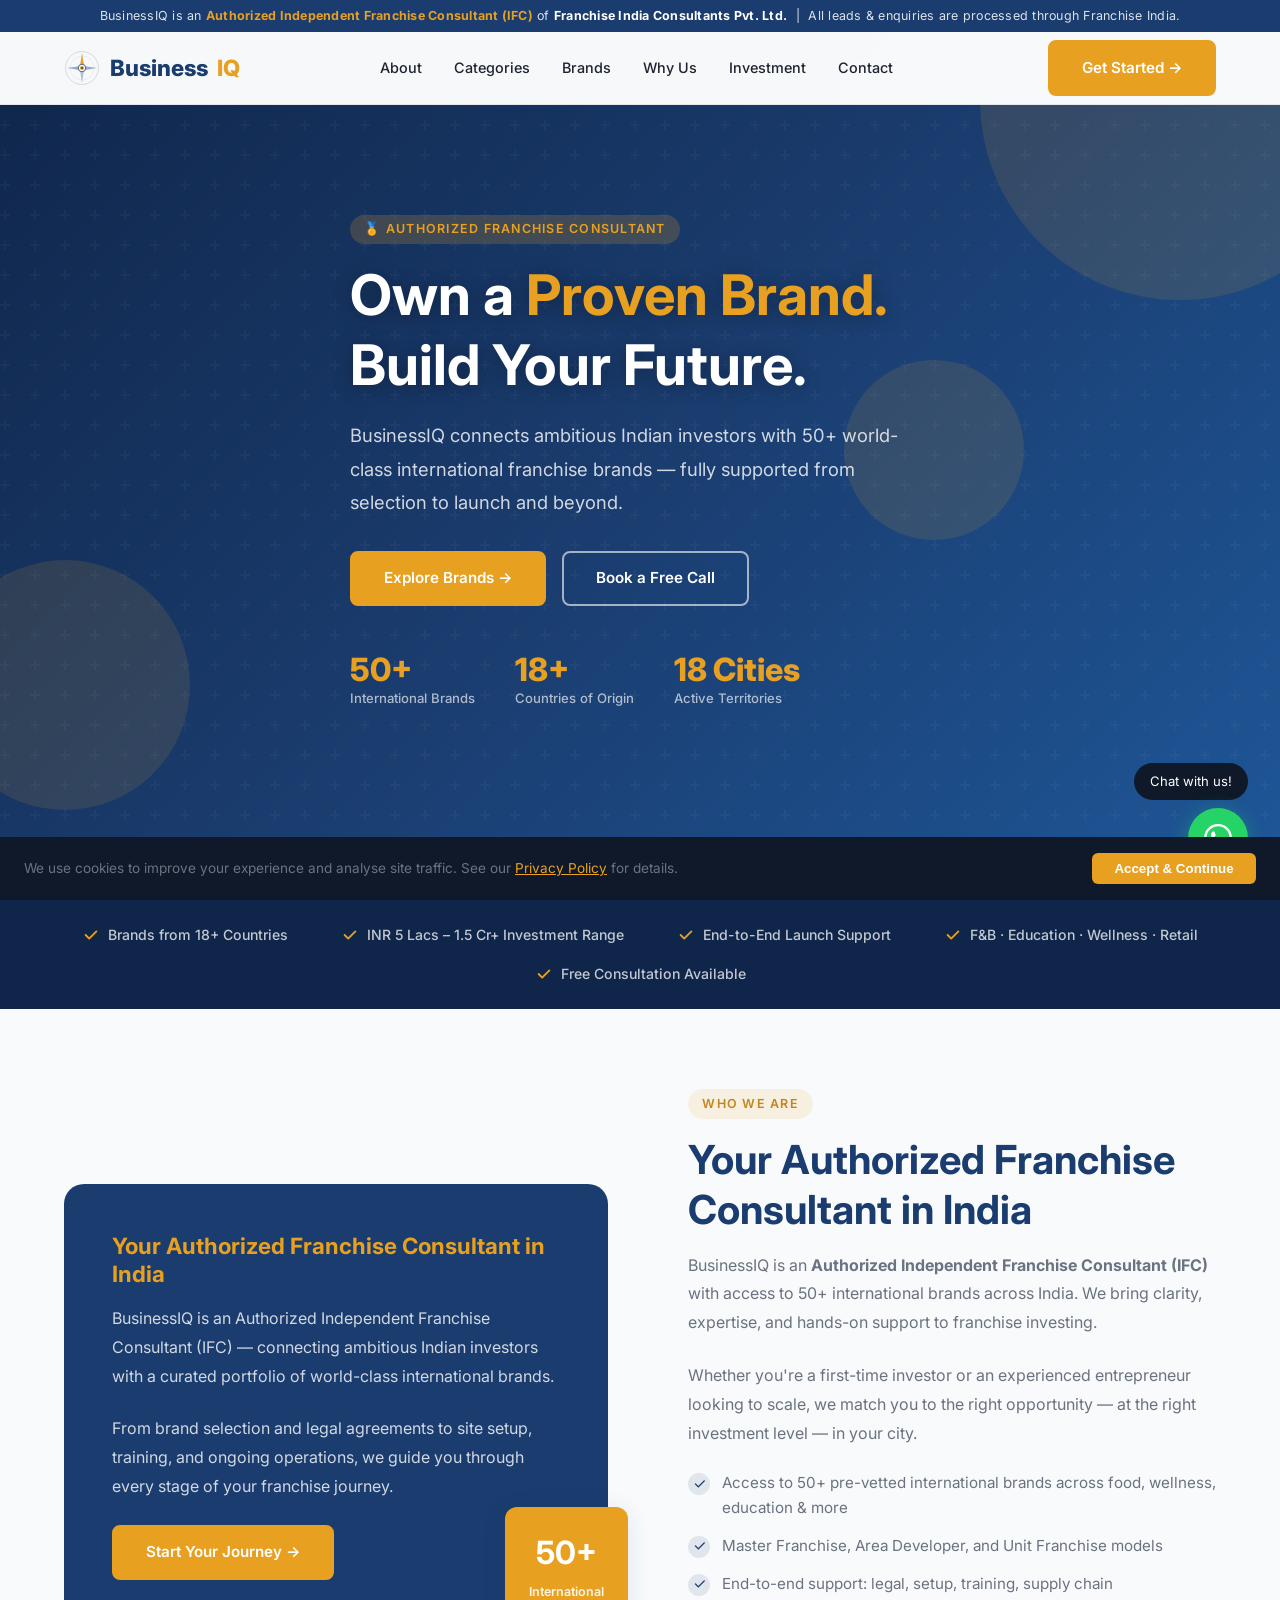
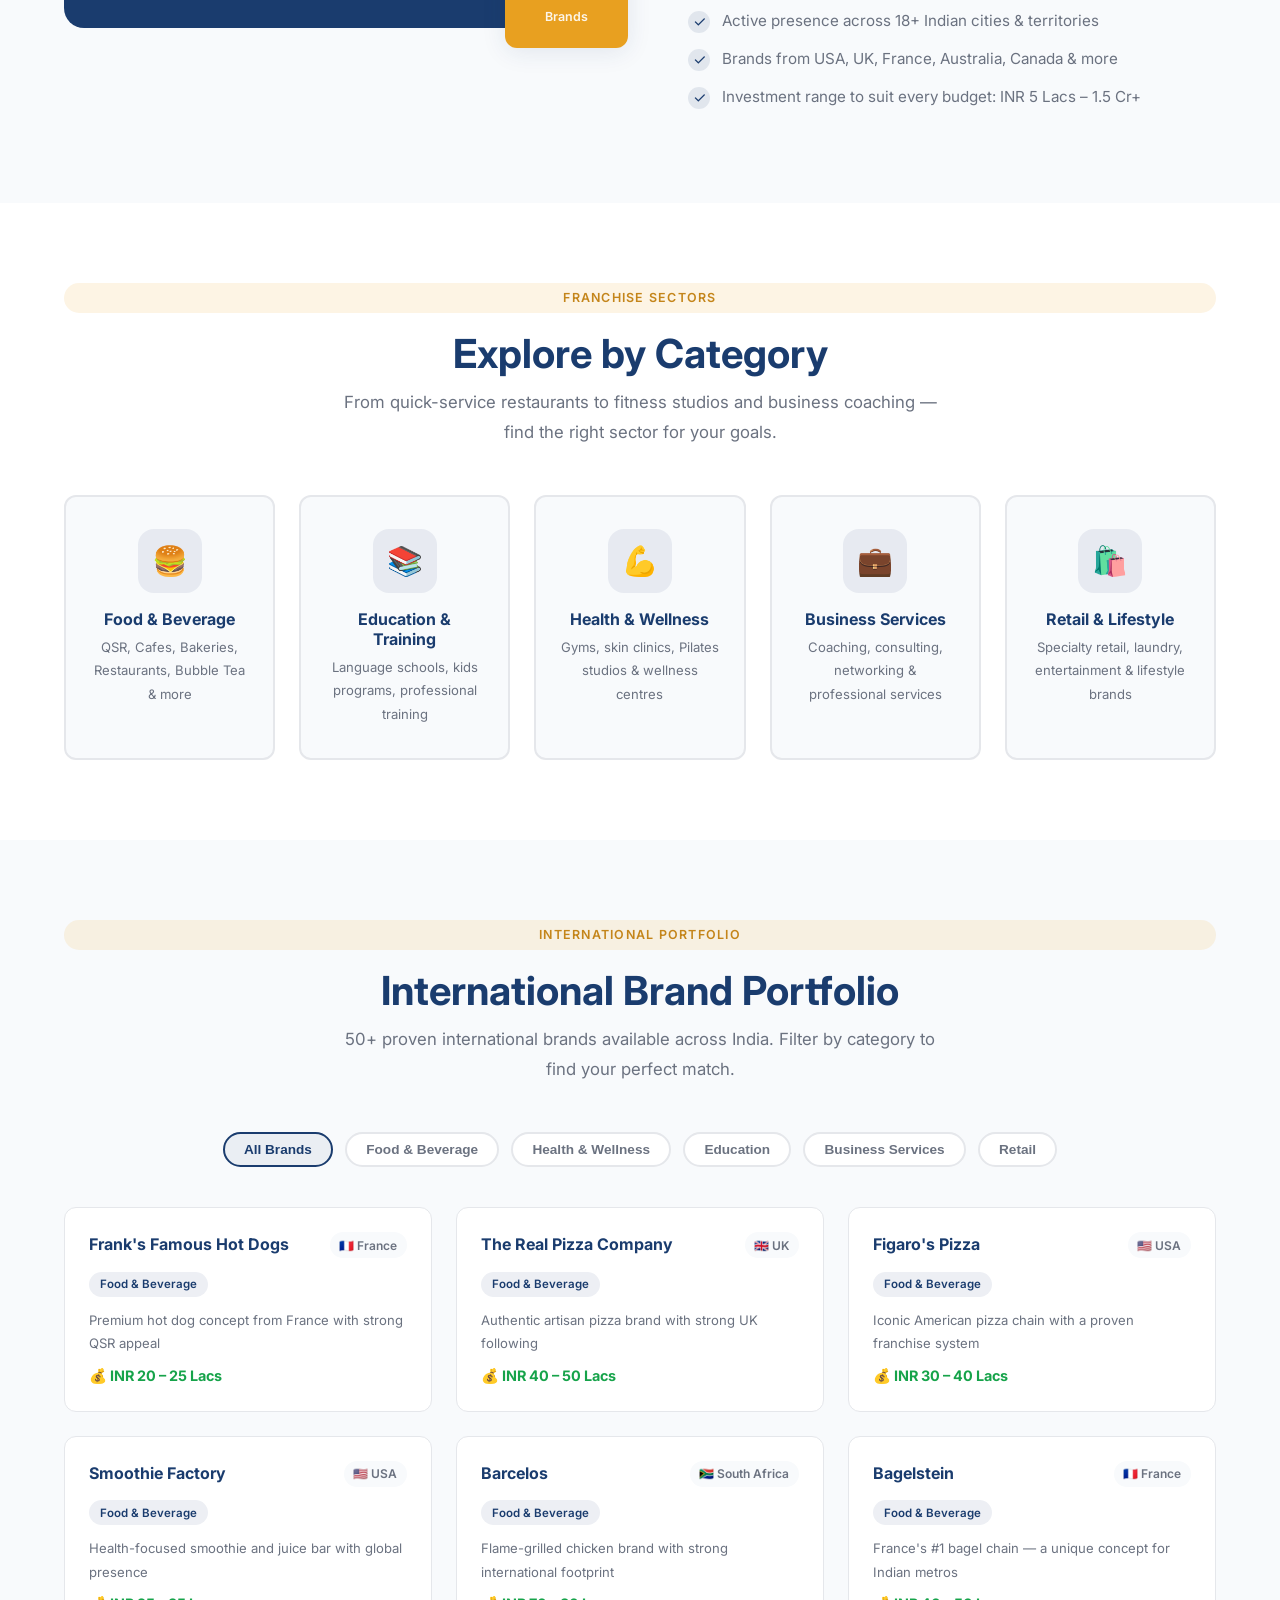
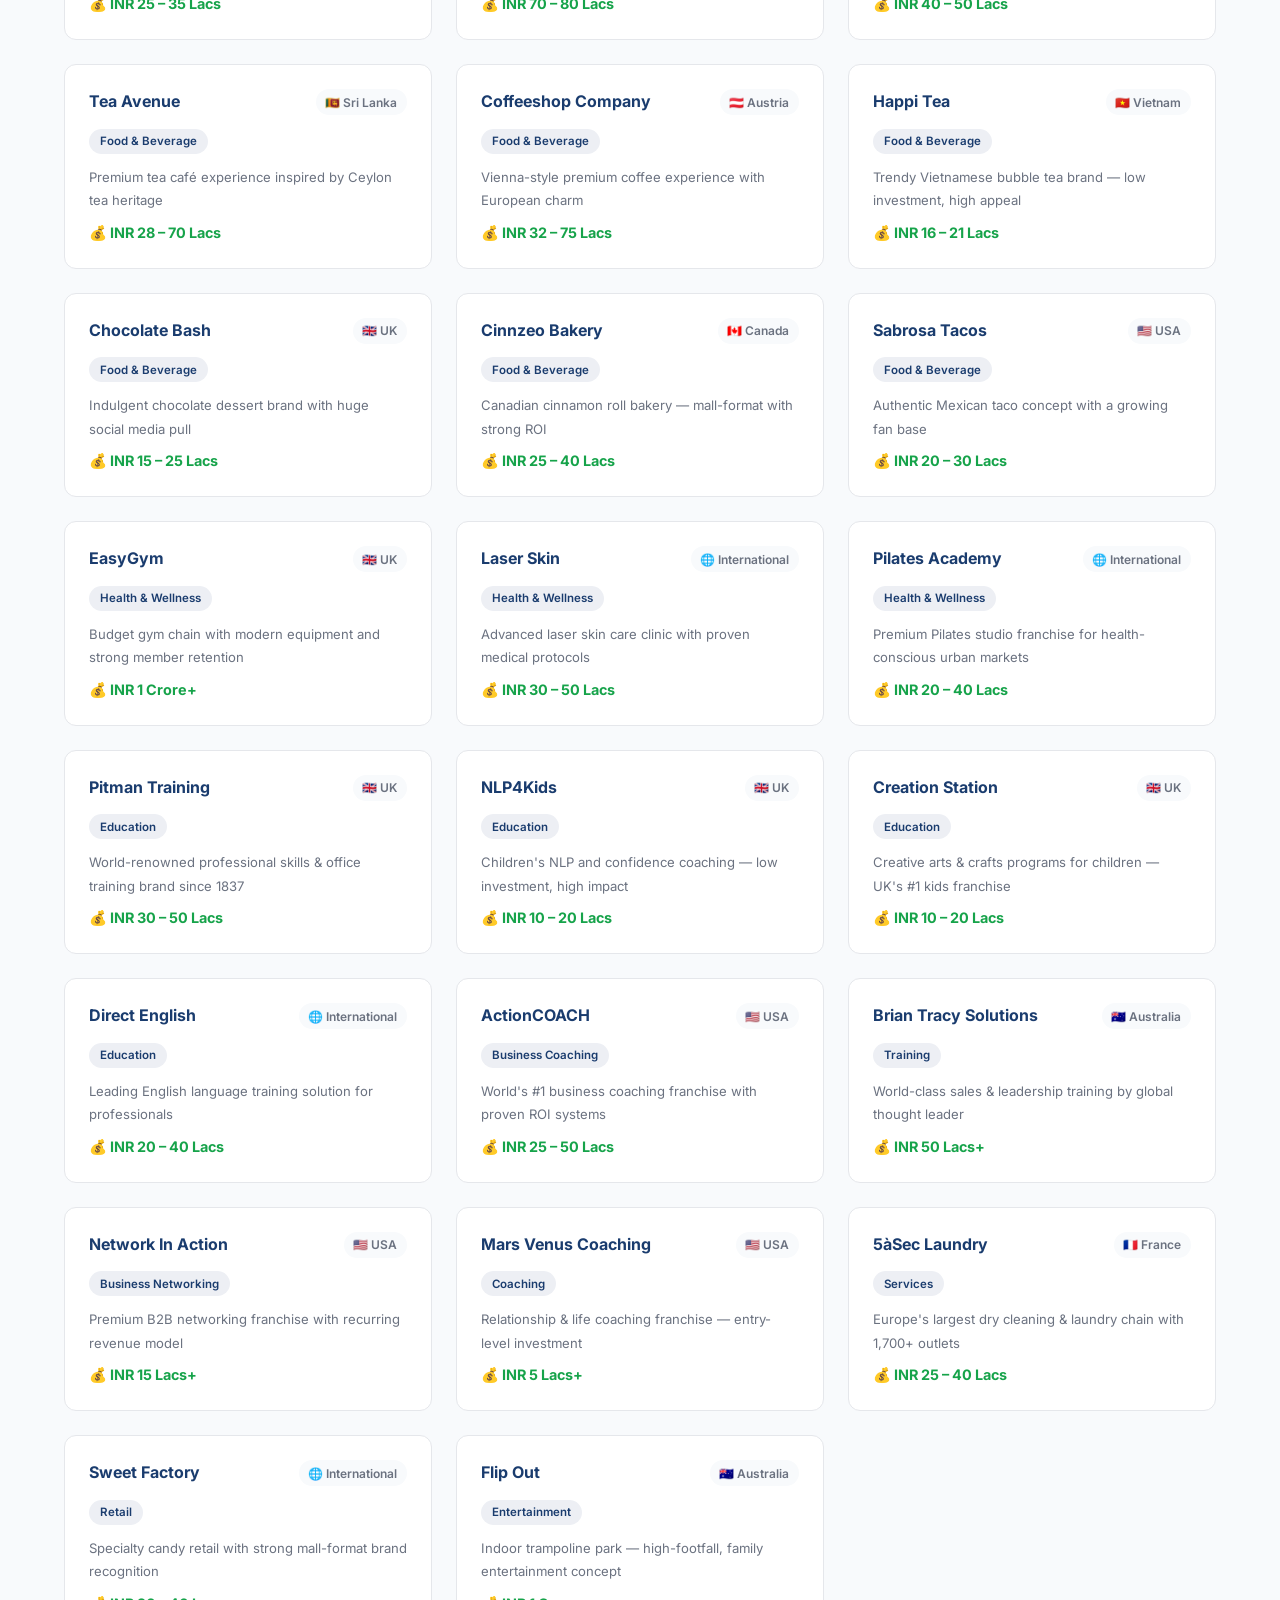
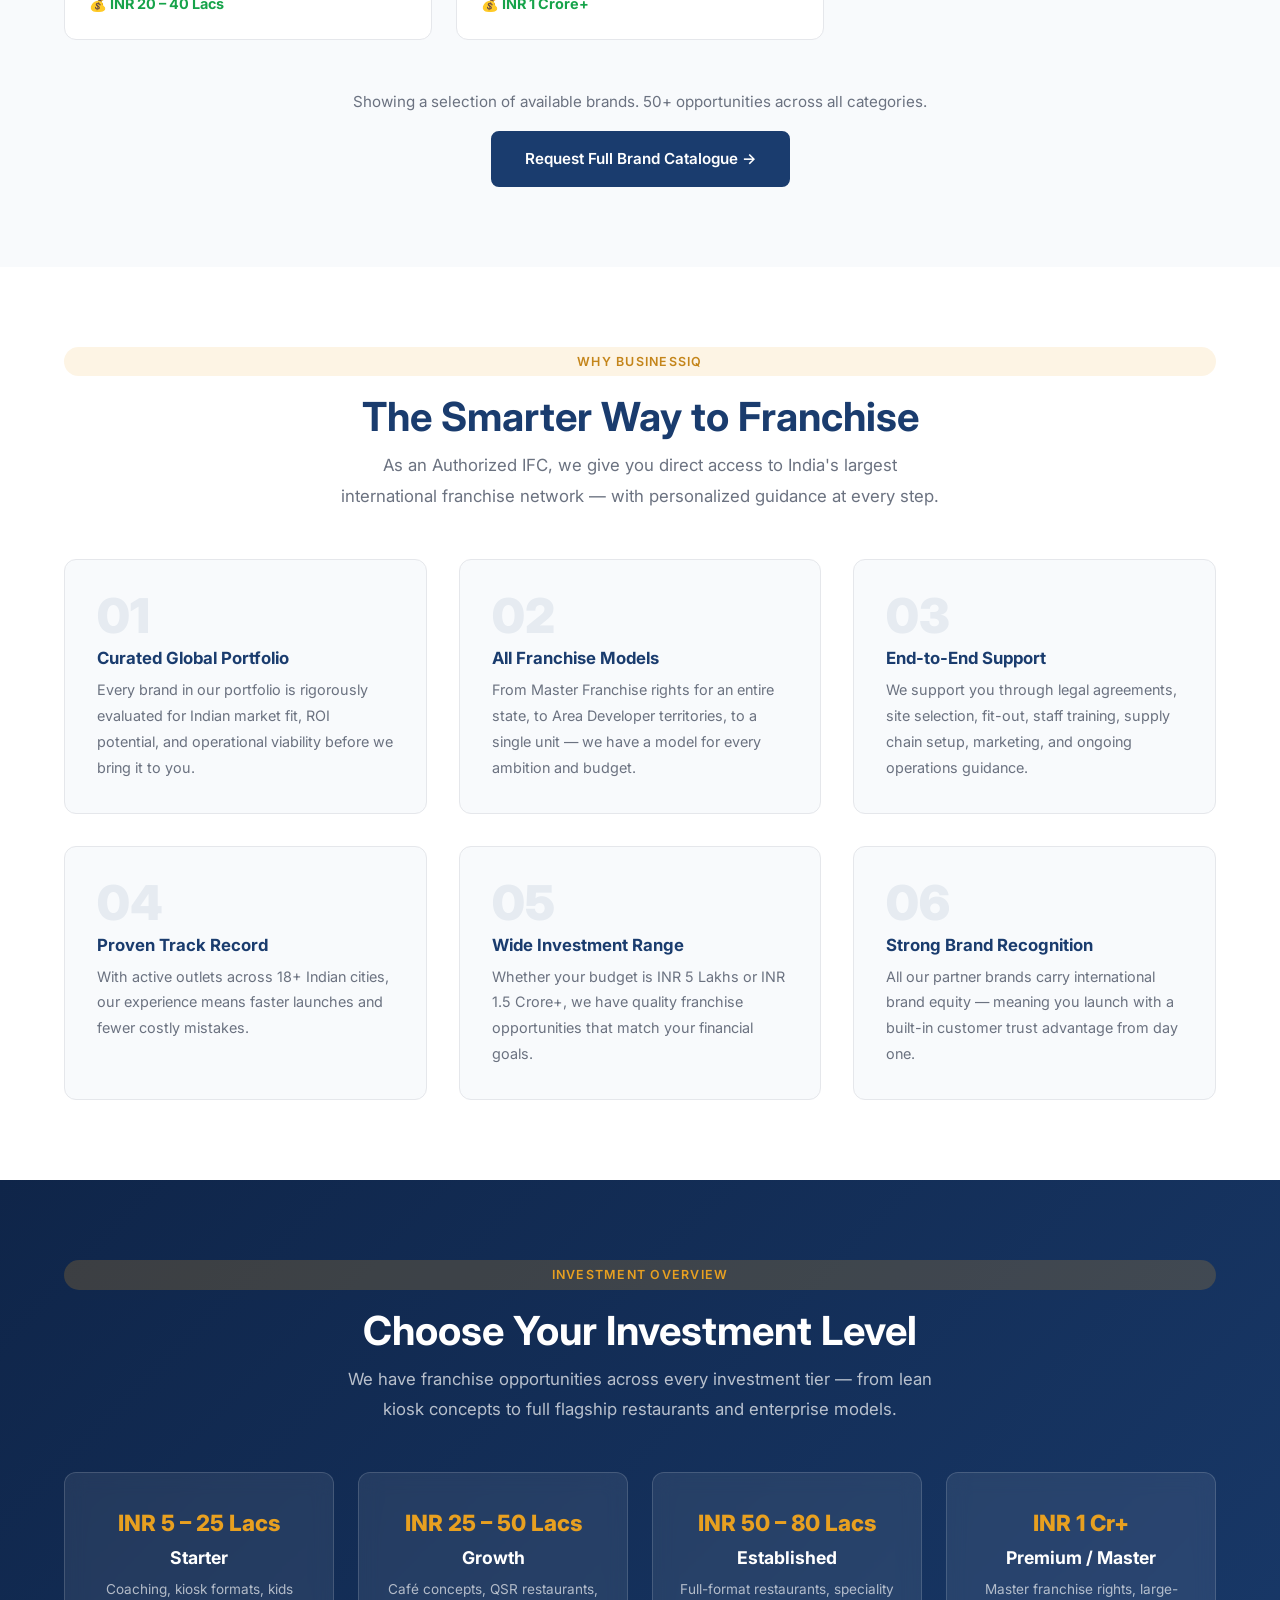
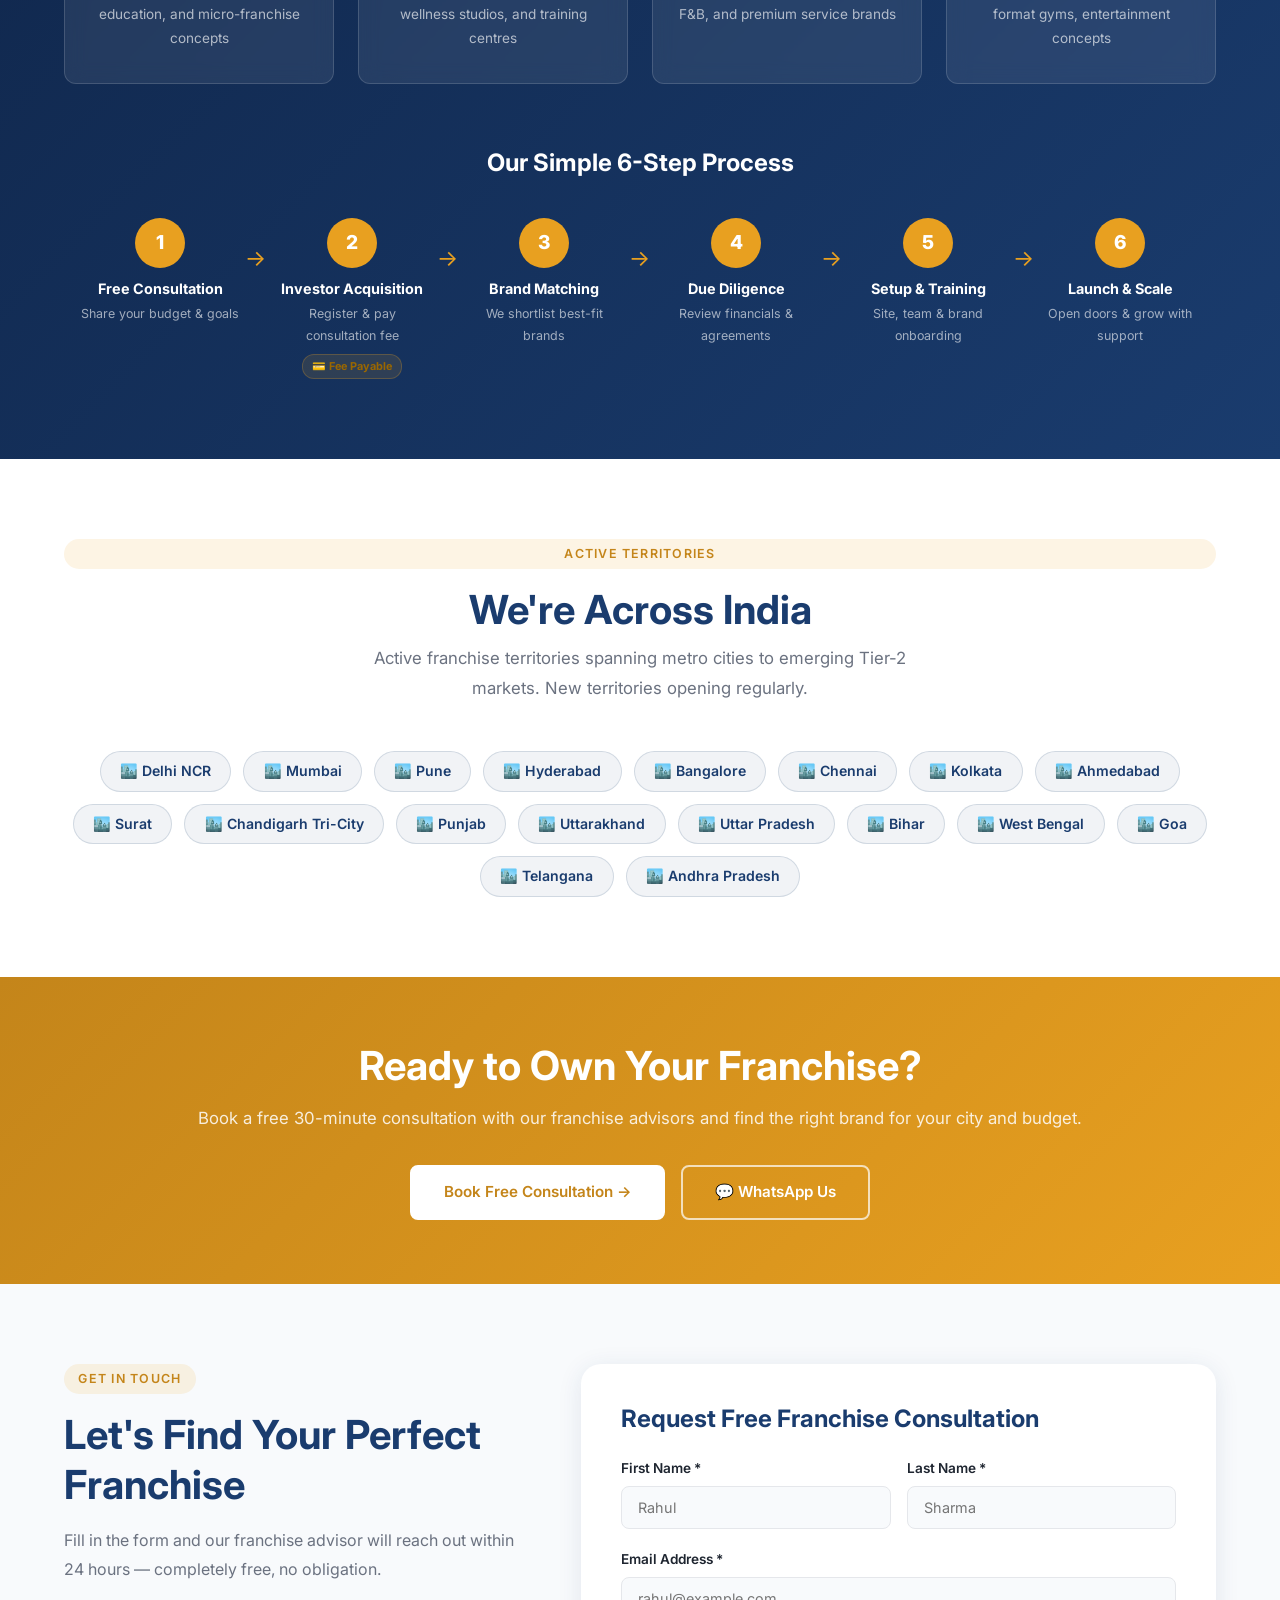
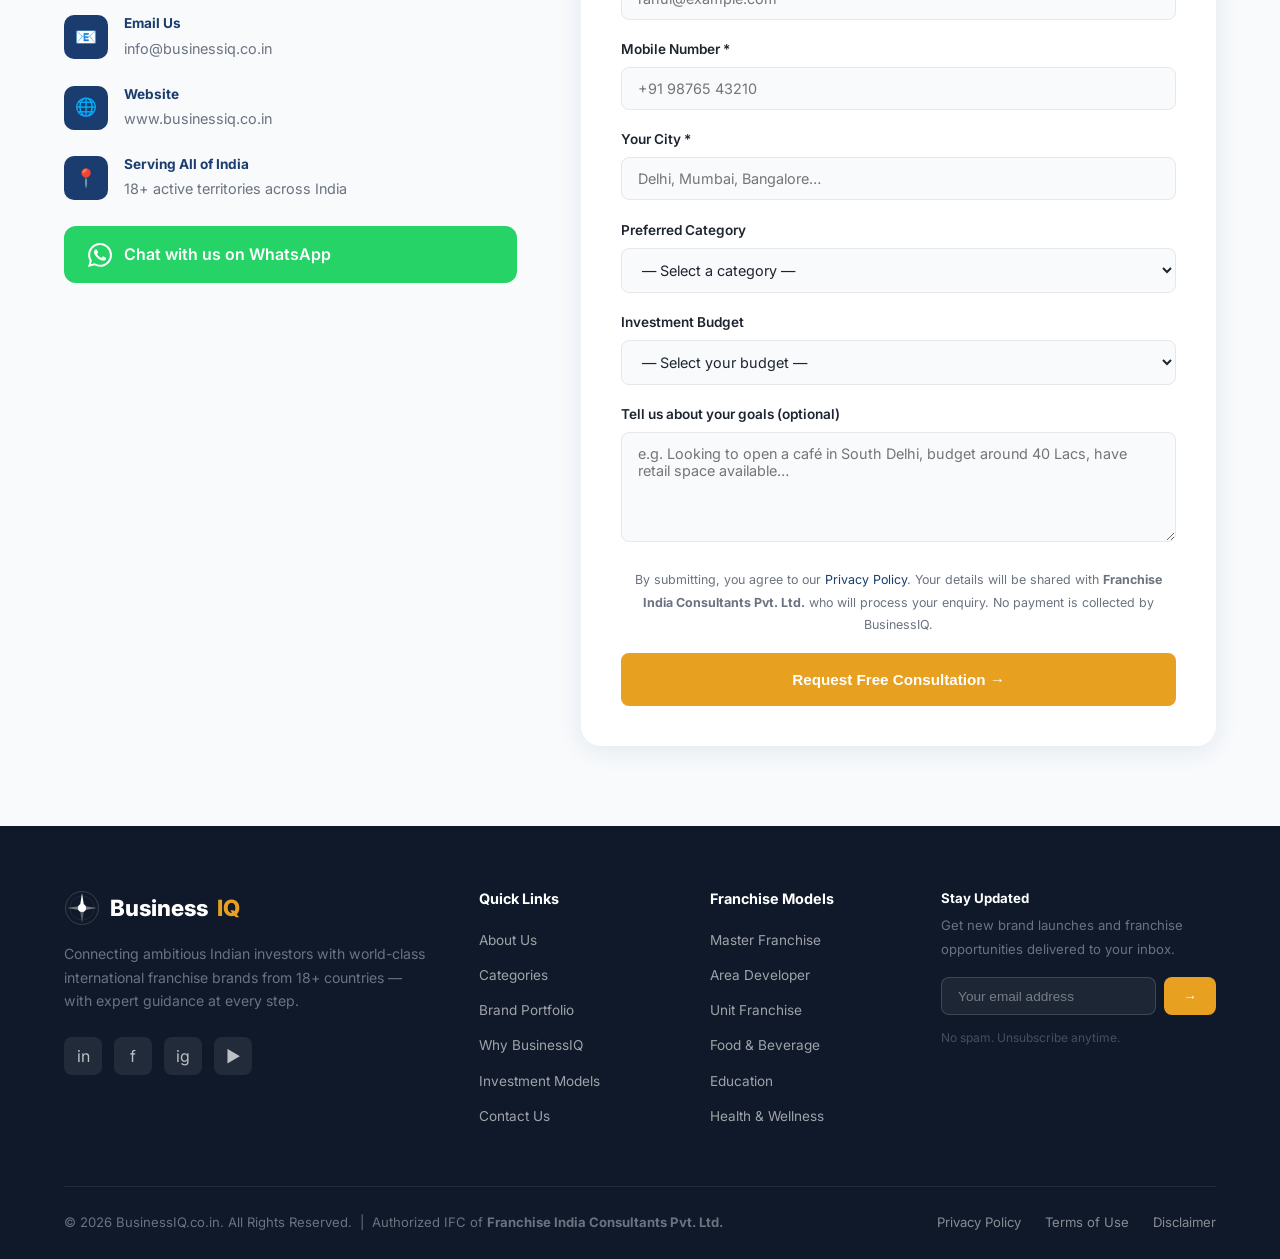
==== commit 881ddddd: "Fix mobile responsiveness: IFC bar truncation, hero padding, scroll offset, CTA width" ====
--- a/index.html
+++ b/index.html
@@ -54,8 +54,9 @@
 <body>
 
 <!-- ══════════════ IFC DISCLOSURE BAR ══════════════ -->
-<div style="background:#1a3c6e;color:rgba(255,255,255,0.85);text-align:center;font-size:0.78rem;padding:7px 1rem;letter-spacing:0.02em;position:relative;z-index:1001;">
-  BusinessIQ is an <strong style="color:#e8a020;">Authorized Independent Franchise Consultant (IFC)</strong> of <strong style="color:#fff;">Franchise India Consultants Pvt. Ltd.</strong> &nbsp;|&nbsp; All leads &amp; enquiries are processed through Franchise India.
+<div class="ifc-bar">
+  <span class="ifc-long">BusinessIQ is an <strong style="color:#e8a020;">Authorized Independent Franchise Consultant (IFC)</strong> of <strong style="color:#fff;">Franchise India Consultants Pvt. Ltd.</strong> &nbsp;|&nbsp; All leads &amp; enquiries are processed through Franchise India.</span>
+  <span class="ifc-short"><strong style="color:#e8a020;">Authorized IFC</strong> · All enquiries via Franchise India Consultants Pvt. Ltd.</span>
 </div>
 
 <!-- ══════════════ NAVIGATION ══════════════ -->
--- a/css/style.css
+++ b/css/style.css
@@ -24,7 +24,7 @@
 
 *, *::before, *::after { box-sizing: border-box; margin: 0; padding: 0; }
 
-html { scroll-behavior: smooth; font-size: 16px; }
+html { scroll-behavior: smooth; font-size: 16px; scroll-padding-top: 104px; }
 
 body {
   font-family: var(--font);
@@ -121,6 +121,14 @@
   font-size: 0.78rem;
   padding: 0 1rem;
   letter-spacing: 0.02em;
+  white-space: nowrap;
+  overflow: hidden;
+  text-overflow: ellipsis;
+}
+.ifc-bar .ifc-short { display: none; }
+@media (max-width: 600px) {
+  .ifc-bar .ifc-long { display: none; }
+  .ifc-bar .ifc-short { display: inline; }
 }
 .navbar {
   position: fixed;
@@ -203,7 +211,7 @@
   align-items: center;
   position: relative;
   overflow: hidden;
-  padding-top: 72px;
+  padding-top: 104px;
 }
 .hero::before {
   content: '';
@@ -897,7 +905,7 @@
   .contact-grid { grid-template-columns: 1fr; }
   .form-row { grid-template-columns: 1fr; }
   .footer-grid { grid-template-columns: 1fr; }
-  .hero-cta { flex-direction: column; width: fit-content; }
+  .hero-cta { flex-direction: column; width: 100%; max-width: 320px; }
   .hero-stats { gap: 1.5rem; }
   .steps { flex-direction: column; align-items: center; gap: 1rem; }
   .step::after { display: none; }
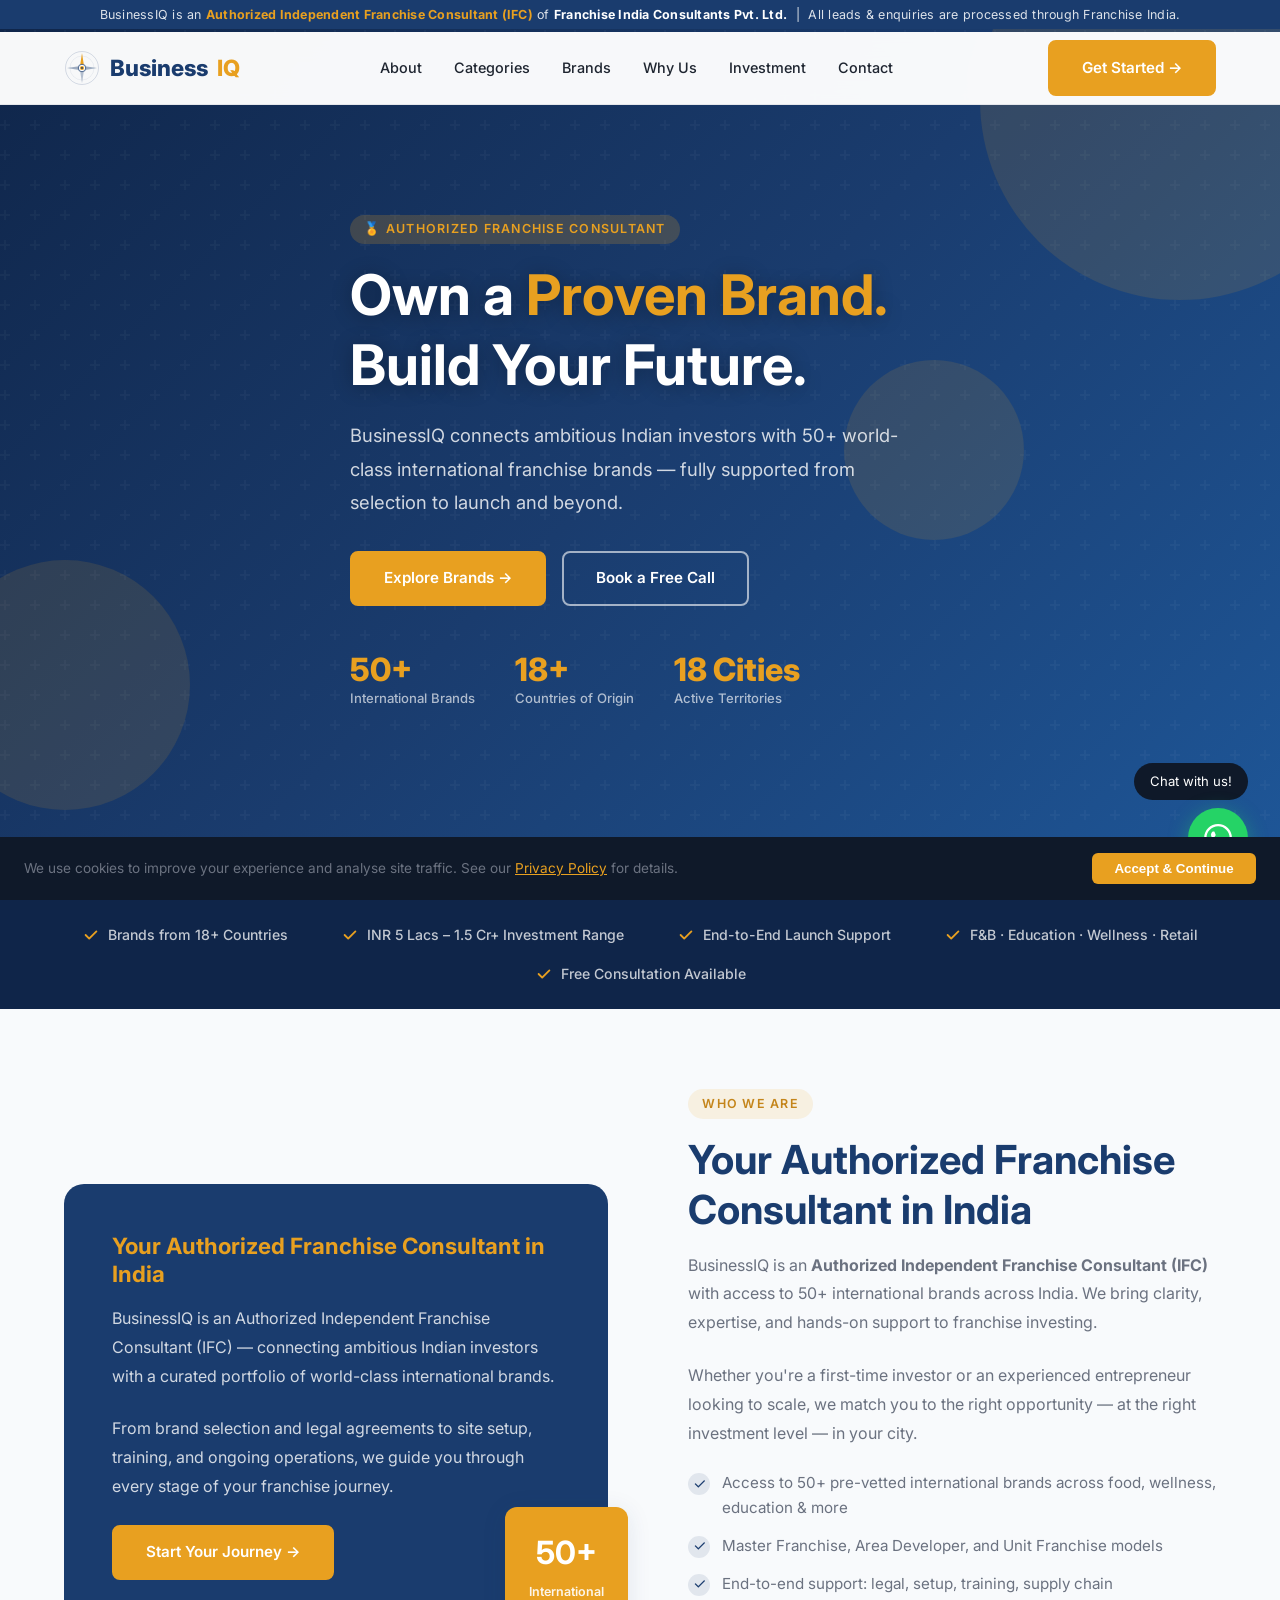
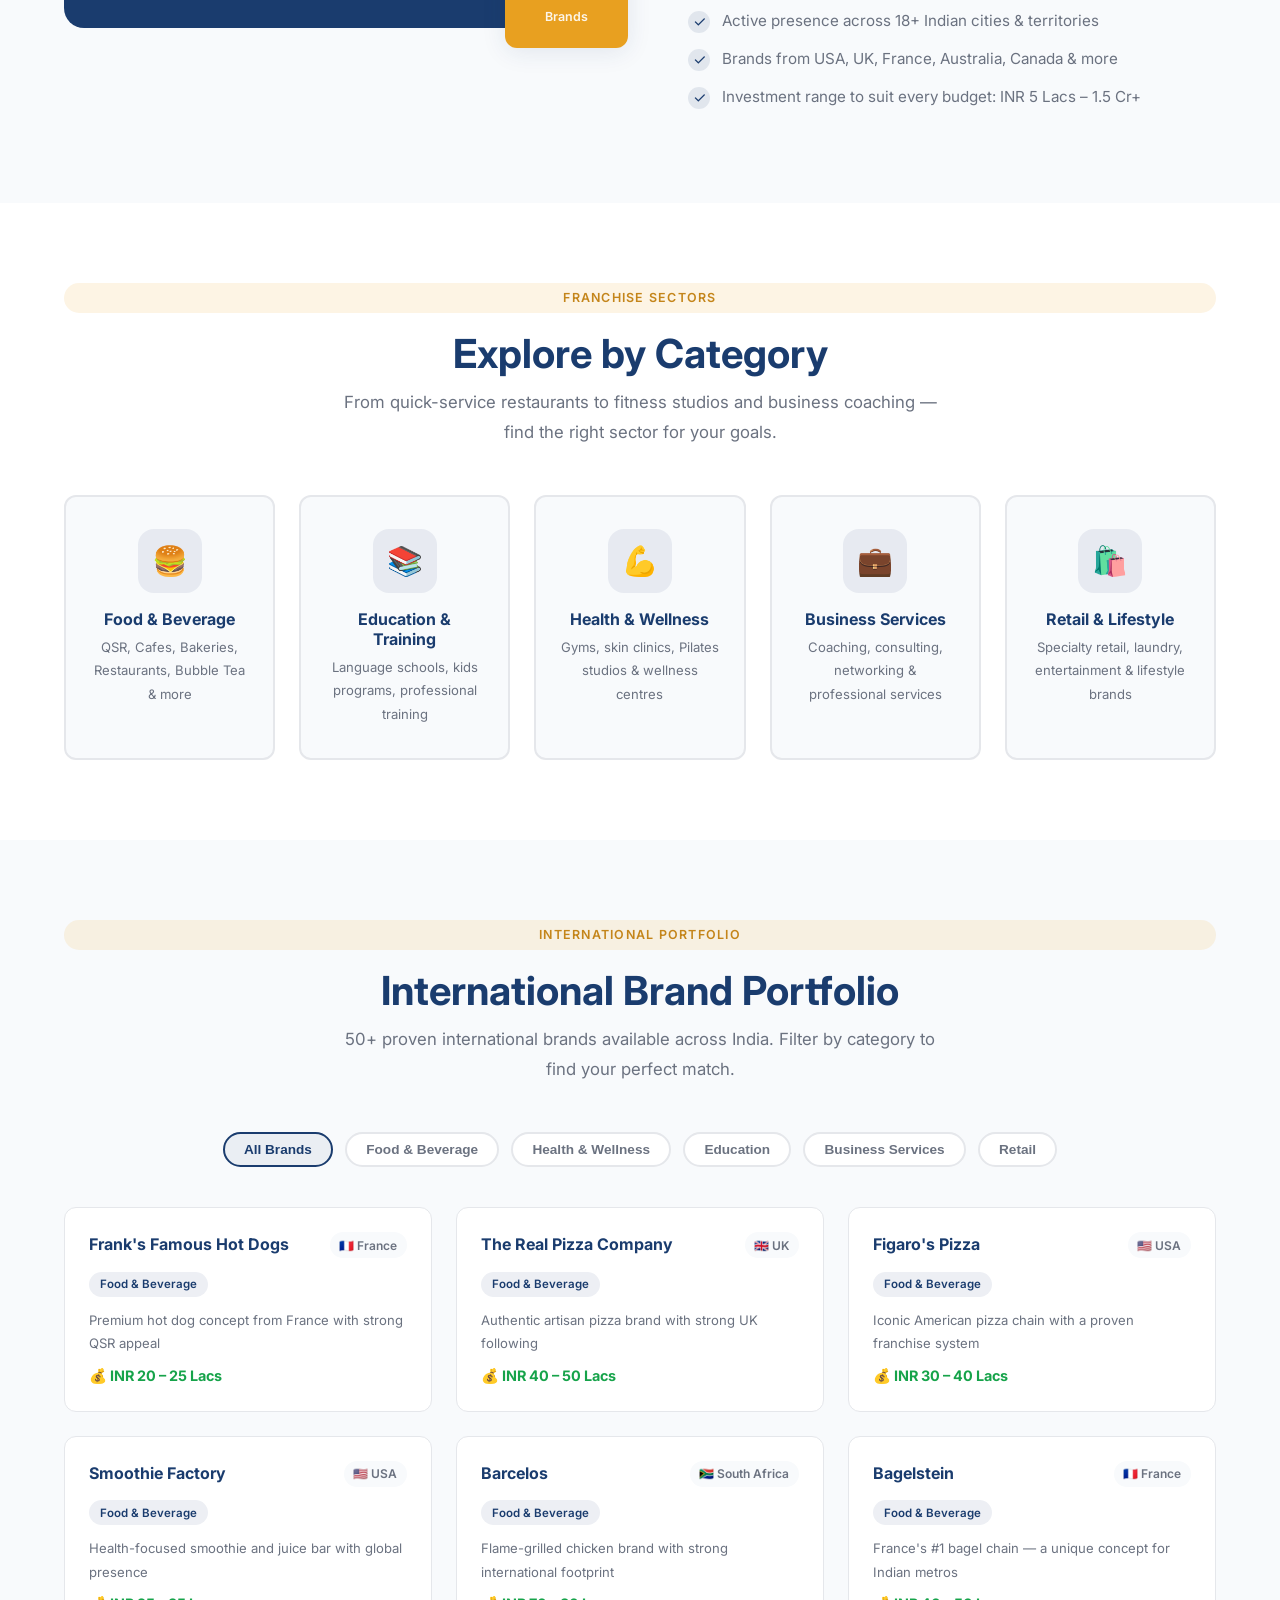
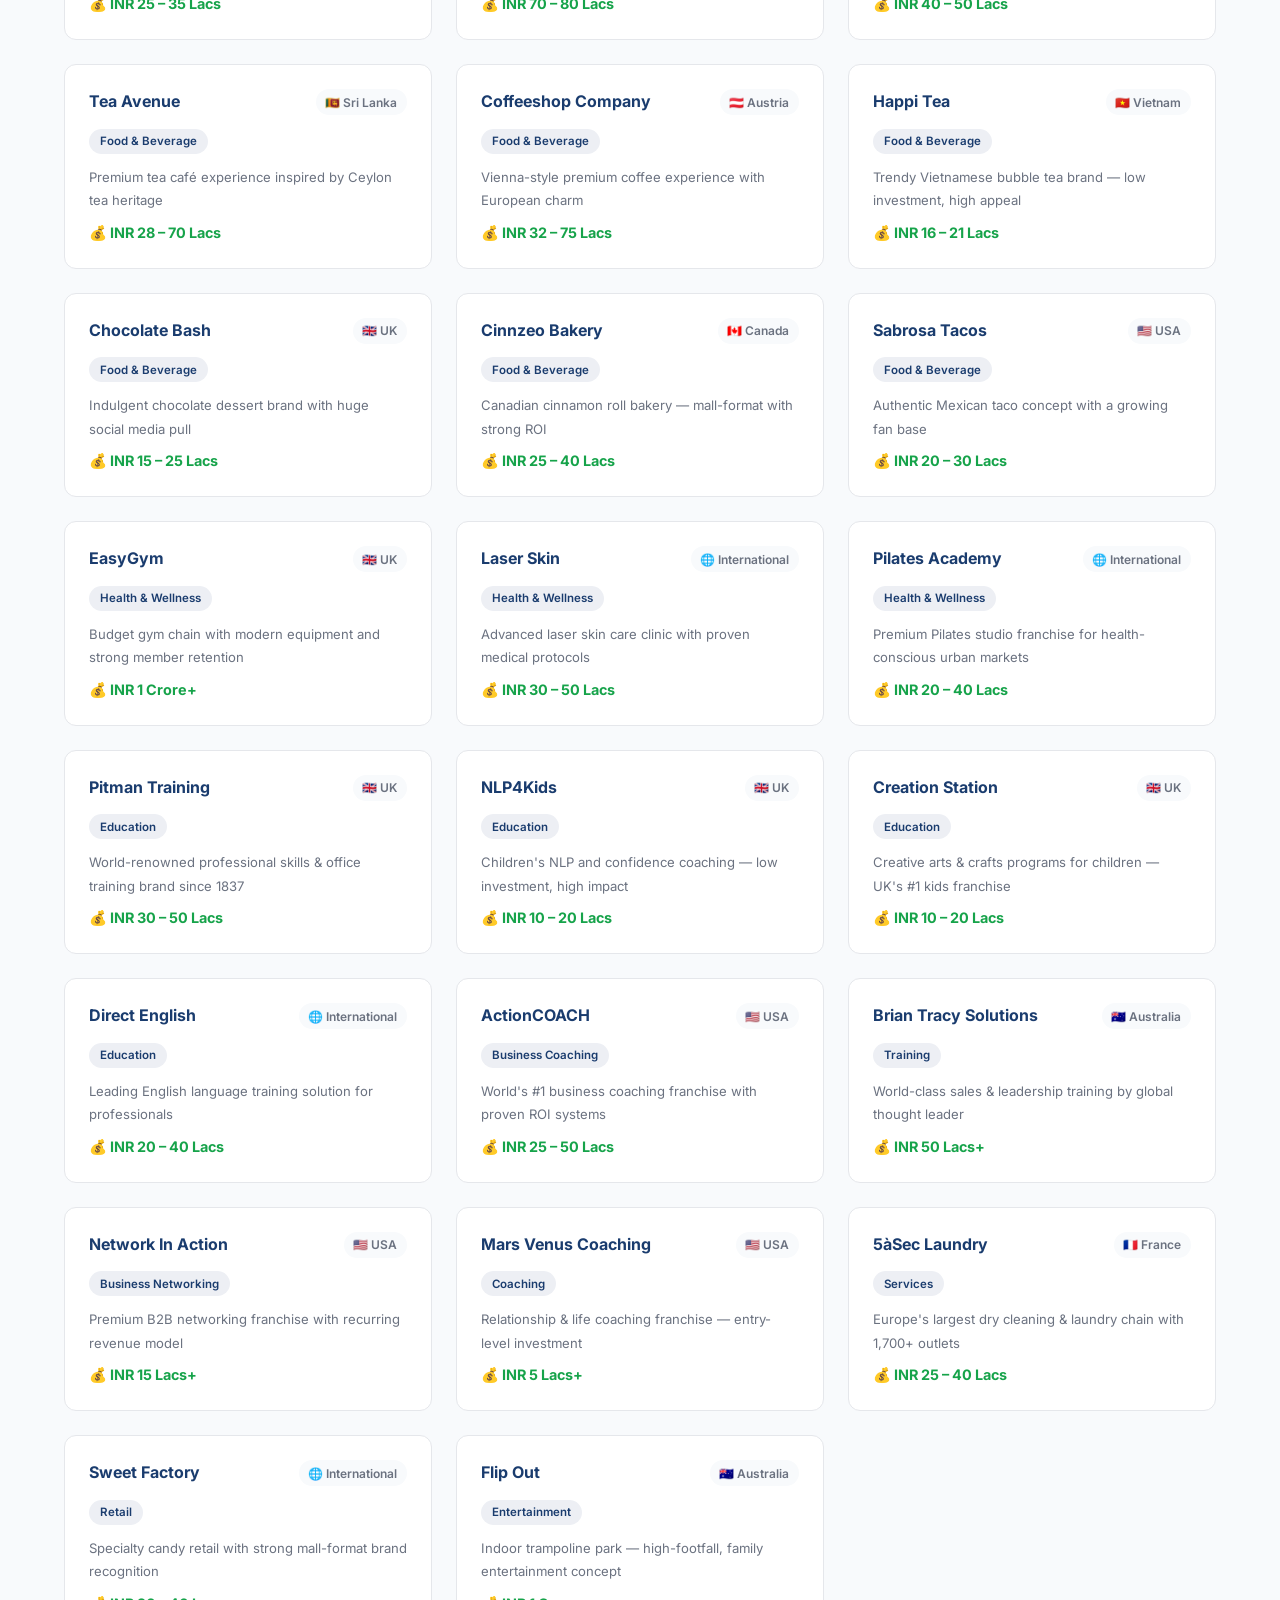
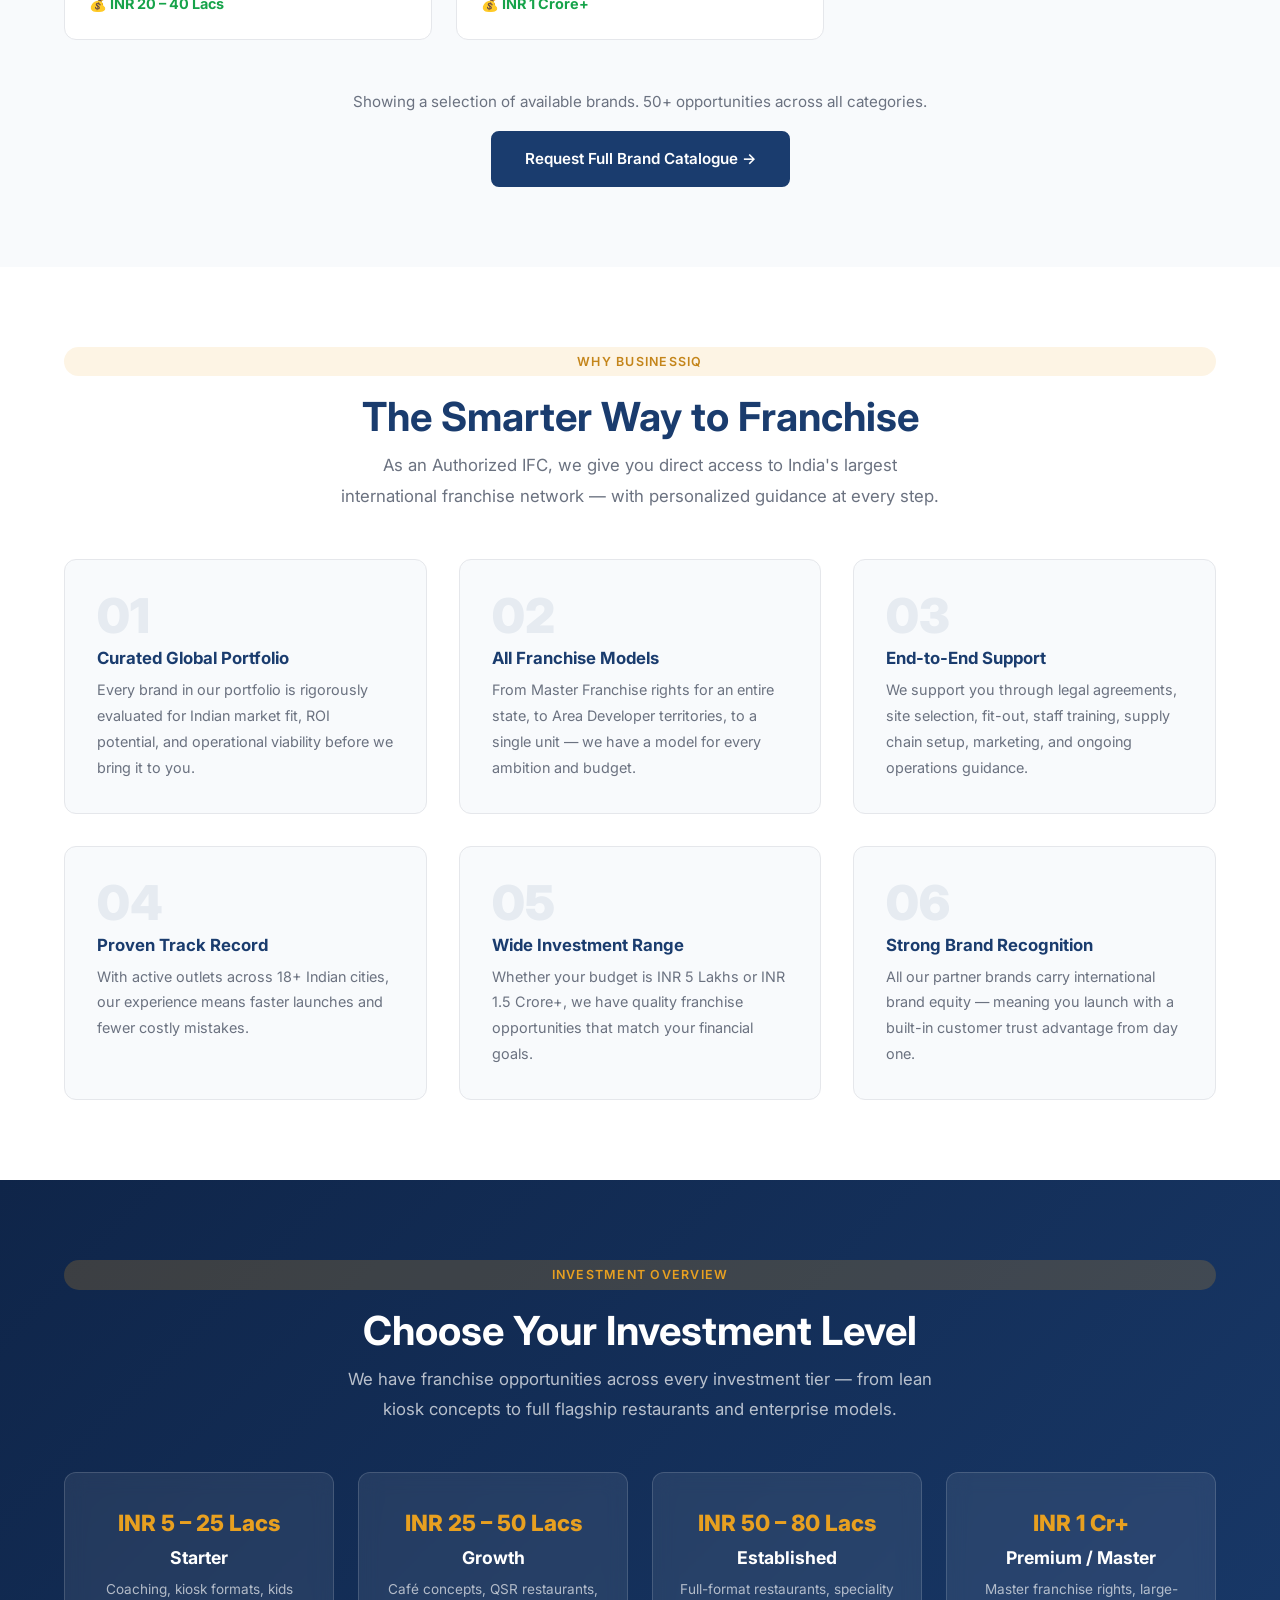
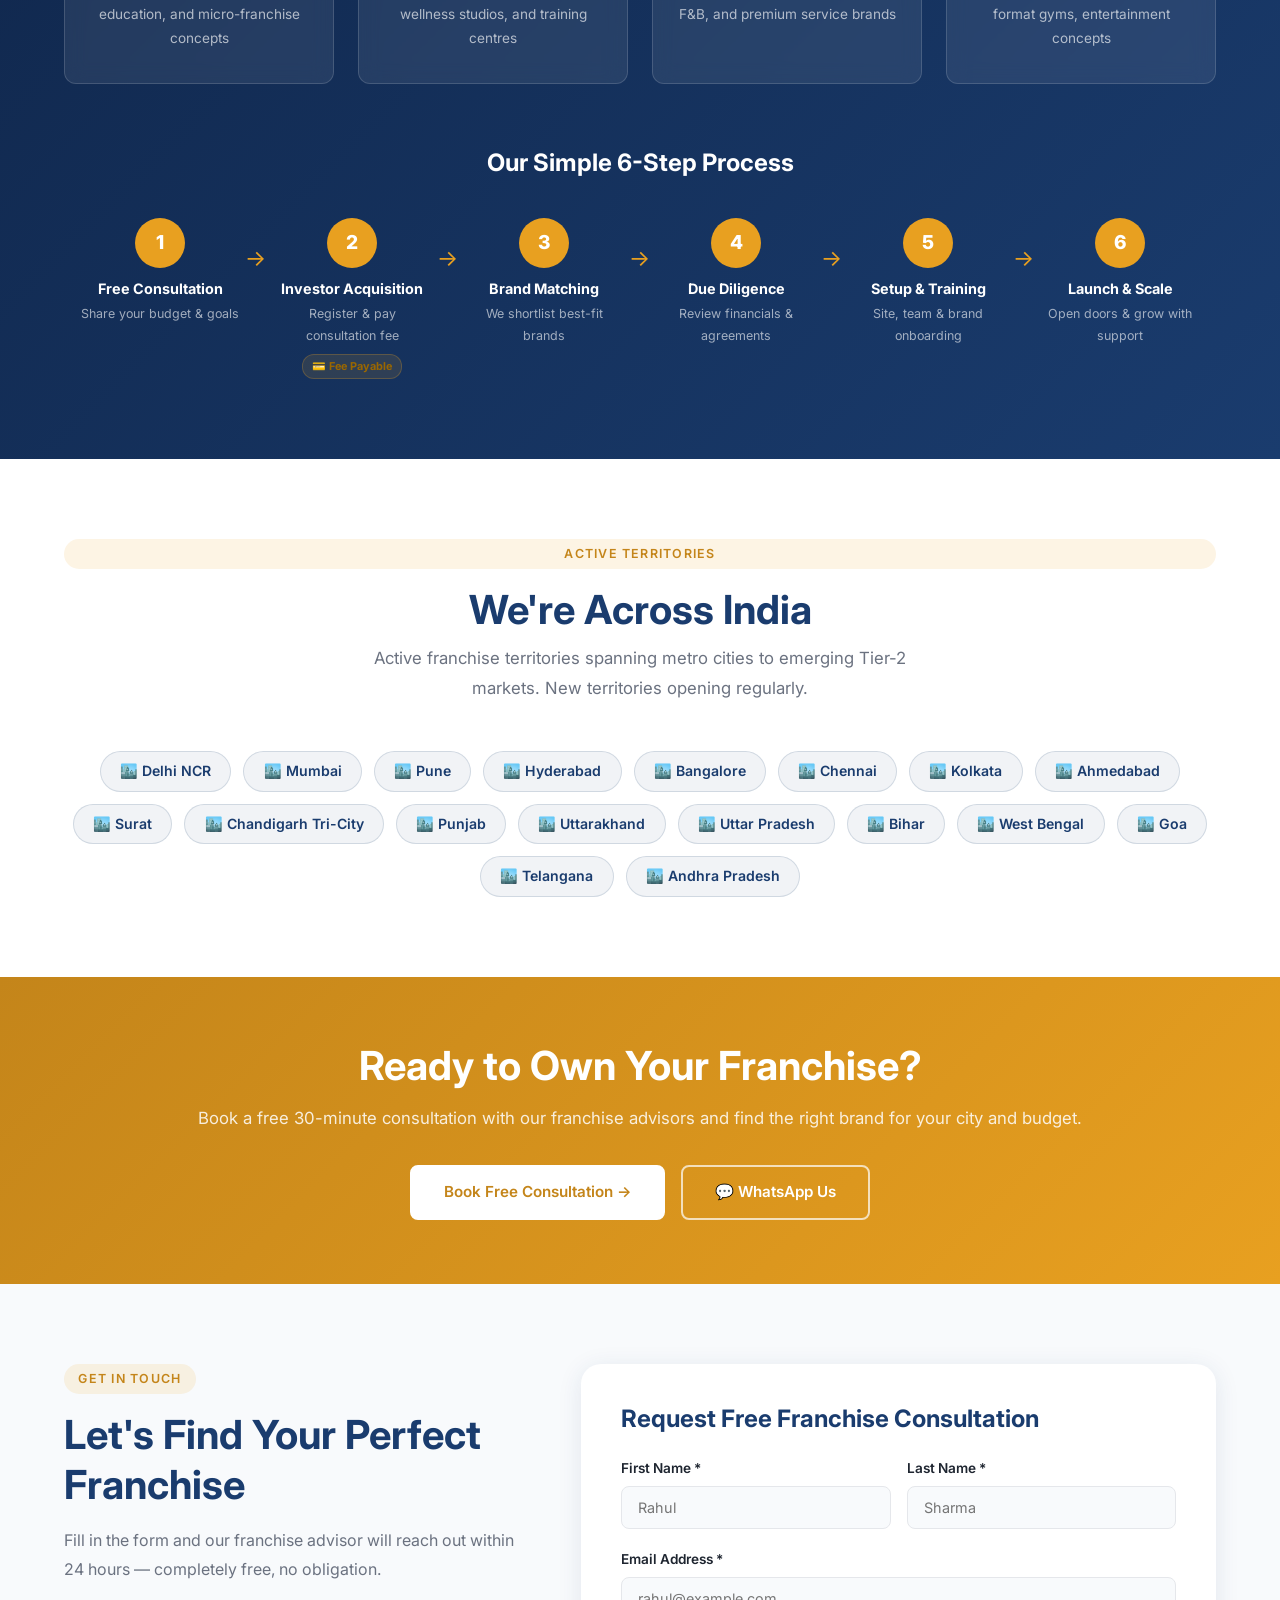
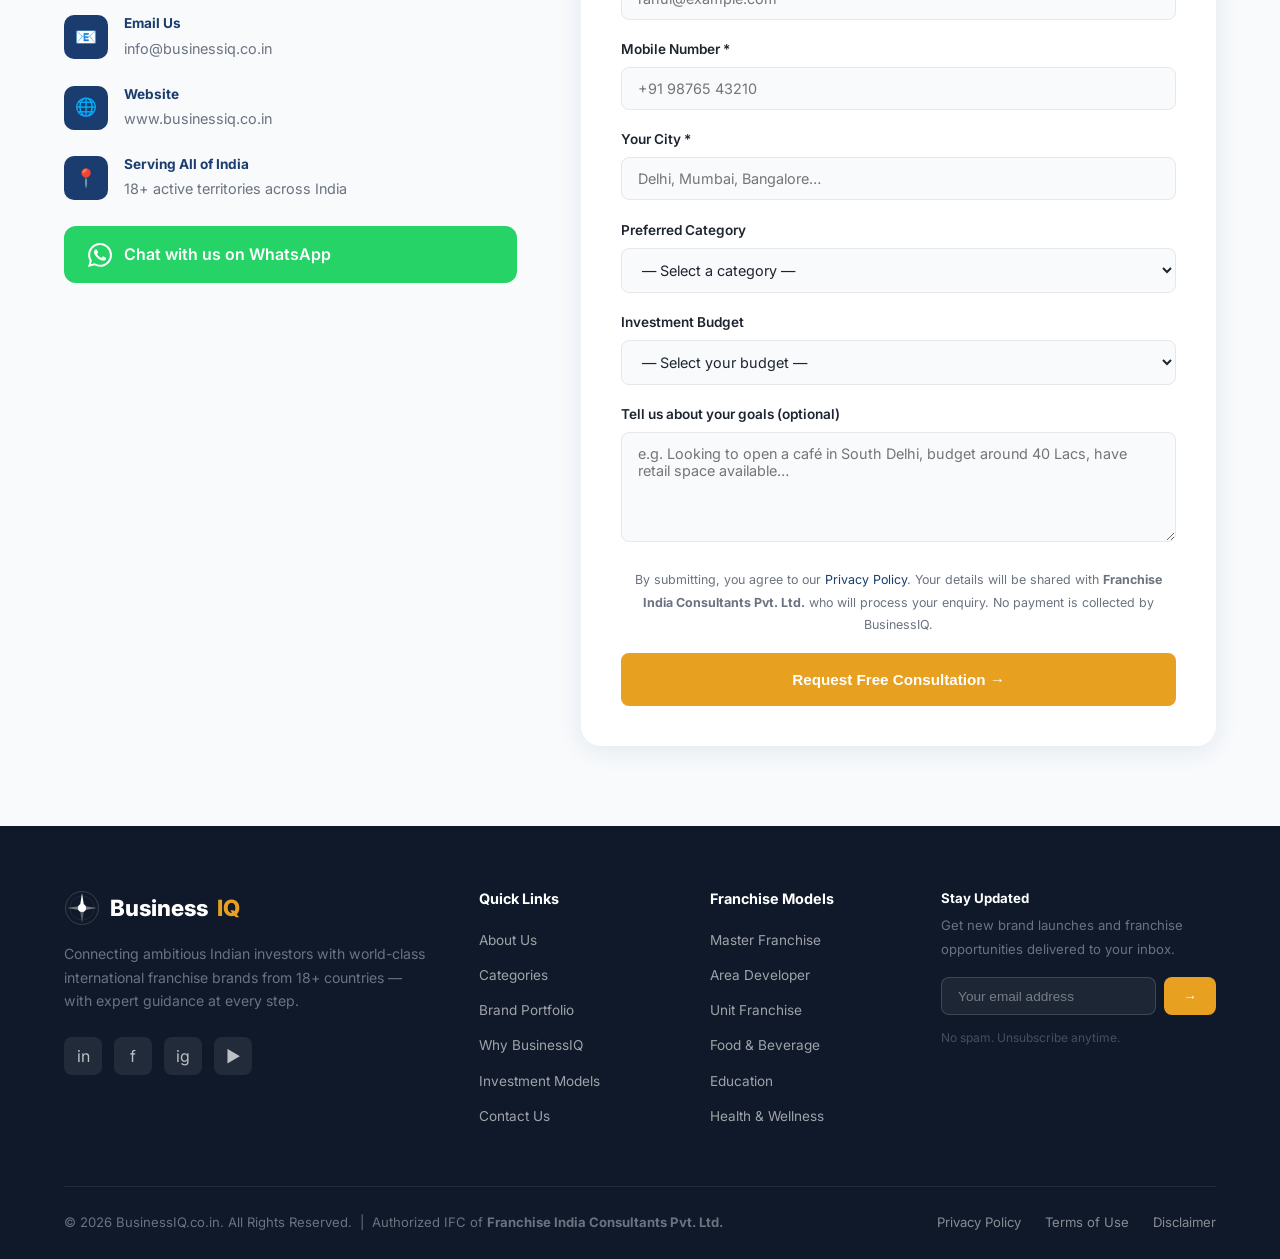
==== commit 580ce3d9: "Fix IFC bar mobile display: auto-height, short text on mobile, dynamic CSS var" ====
--- a/index.html
+++ b/index.html
@@ -56,7 +56,7 @@
 <!-- ══════════════ IFC DISCLOSURE BAR ══════════════ -->
 <div class="ifc-bar">
   <span class="ifc-long">BusinessIQ is an <strong style="color:#e8a020;">Authorized Independent Franchise Consultant (IFC)</strong> of <strong style="color:#fff;">Franchise India Consultants Pvt. Ltd.</strong> &nbsp;|&nbsp; All leads &amp; enquiries are processed through Franchise India.</span>
-  <span class="ifc-short"><strong style="color:#e8a020;">Authorized IFC</strong> · All enquiries via Franchise India Consultants Pvt. Ltd.</span>
+  <span class="ifc-short"><strong style="color:#e8a020;">Authorized IFC</strong> · Franchise India Consultants Pvt. Ltd.</span>
 </div>
 
 <!-- ══════════════ NAVIGATION ══════════════ -->
--- a/css/style.css
+++ b/css/style.css
@@ -112,21 +112,18 @@
   position: fixed;
   top: 0; left: 0; right: 0;
   z-index: 1002;
-  height: 32px;
-  display: flex;
-  align-items: center;
-  justify-content: center;
   background: #1a3c6e;
   color: rgba(255,255,255,0.85);
   font-size: 0.78rem;
-  padding: 0 1rem;
+  padding: 6px 1rem;
   letter-spacing: 0.02em;
-  white-space: nowrap;
-  overflow: hidden;
-  text-overflow: ellipsis;
-}
+  text-align: center;
+  line-height: 1.4;
+}
+.navbar { top: 32px; }
 .ifc-bar .ifc-short { display: none; }
 @media (max-width: 600px) {
+  .ifc-bar { font-size: 0.72rem; padding: 5px 0.75rem; }
   .ifc-bar .ifc-long { display: none; }
   .ifc-bar .ifc-short { display: inline; }
 }
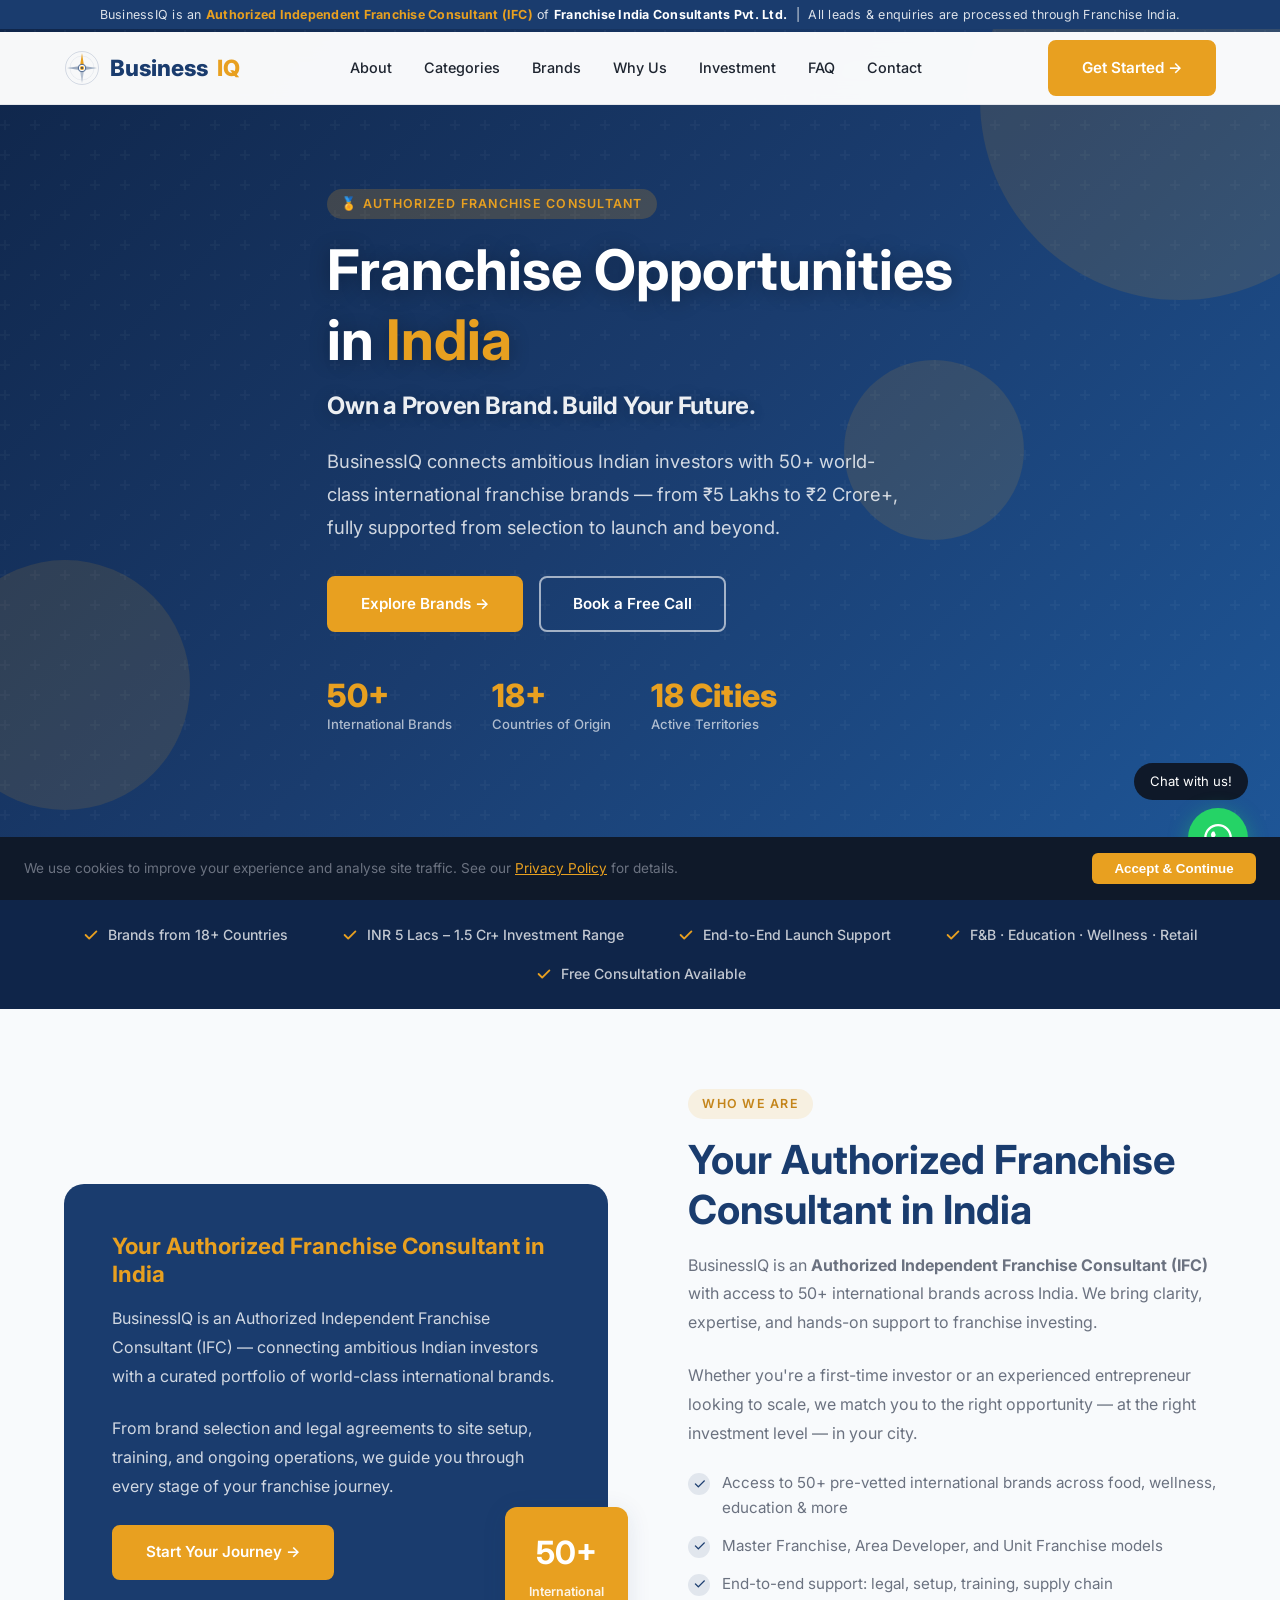
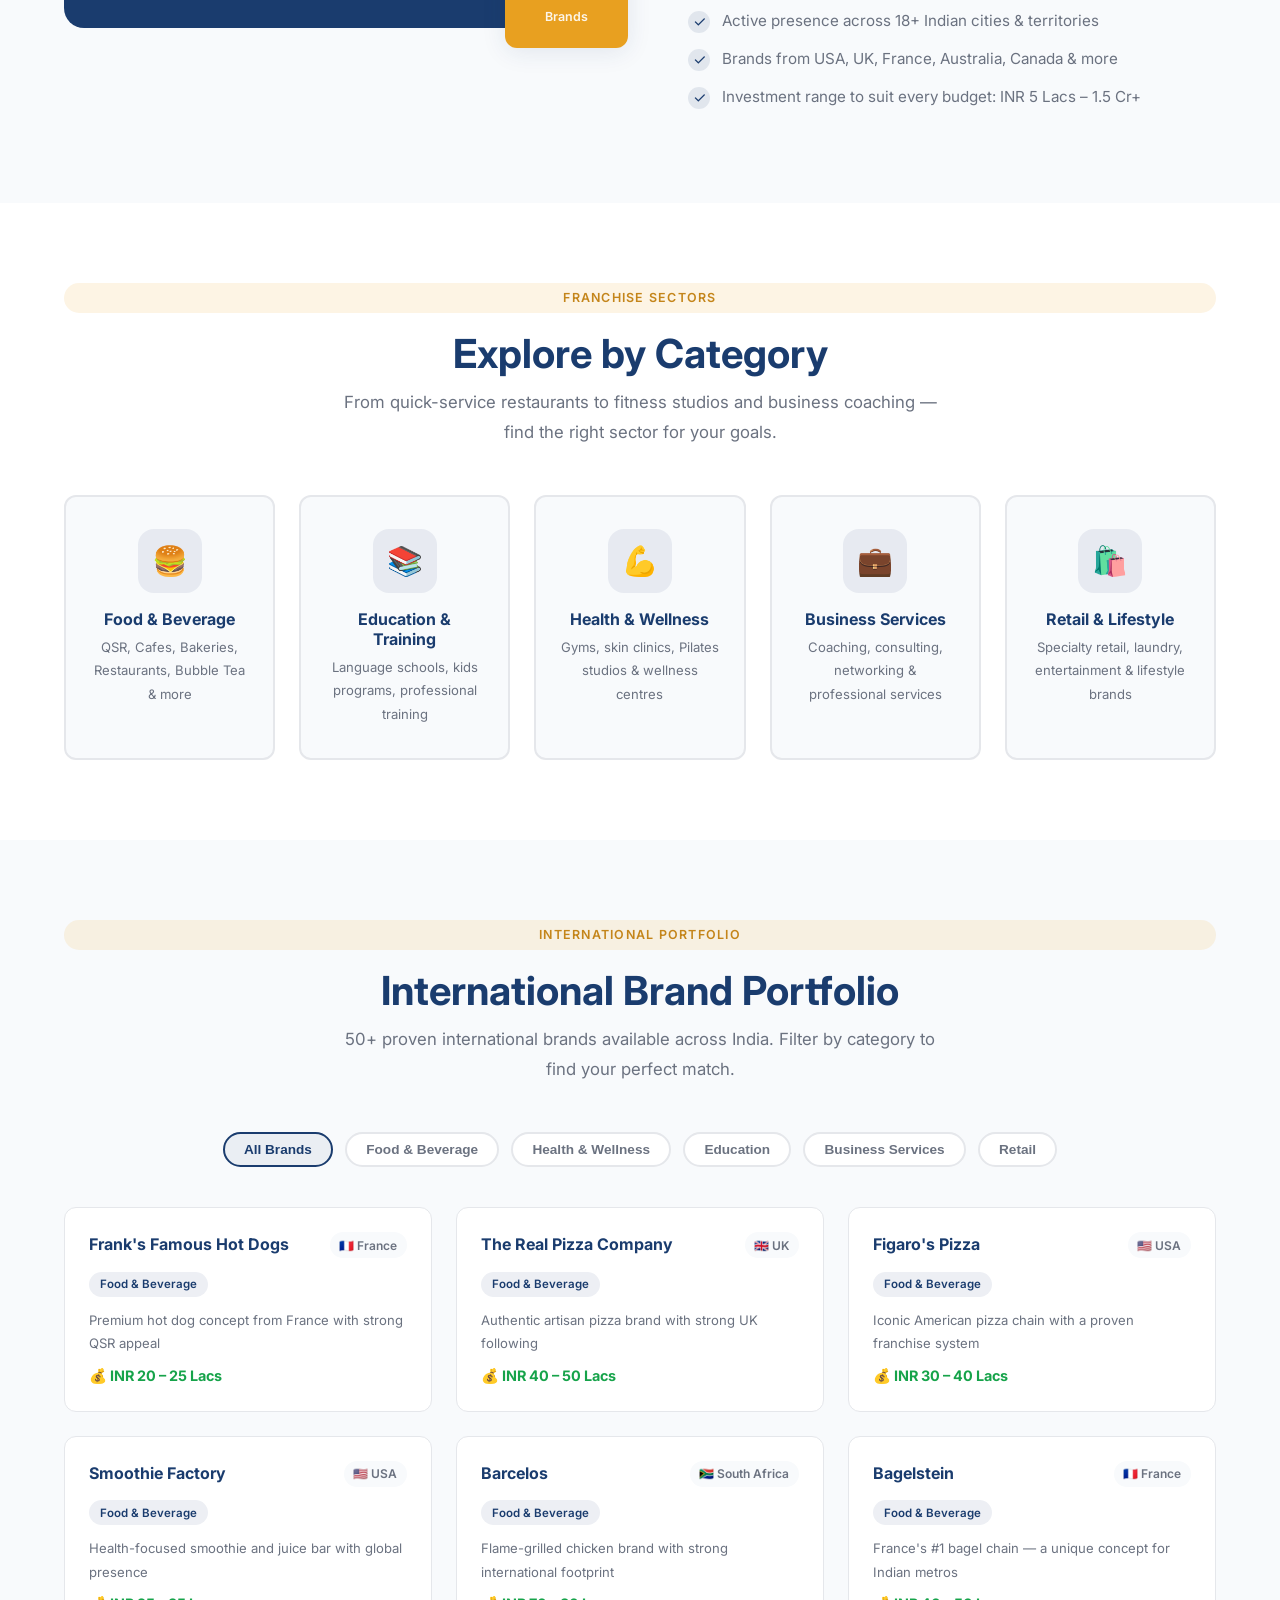
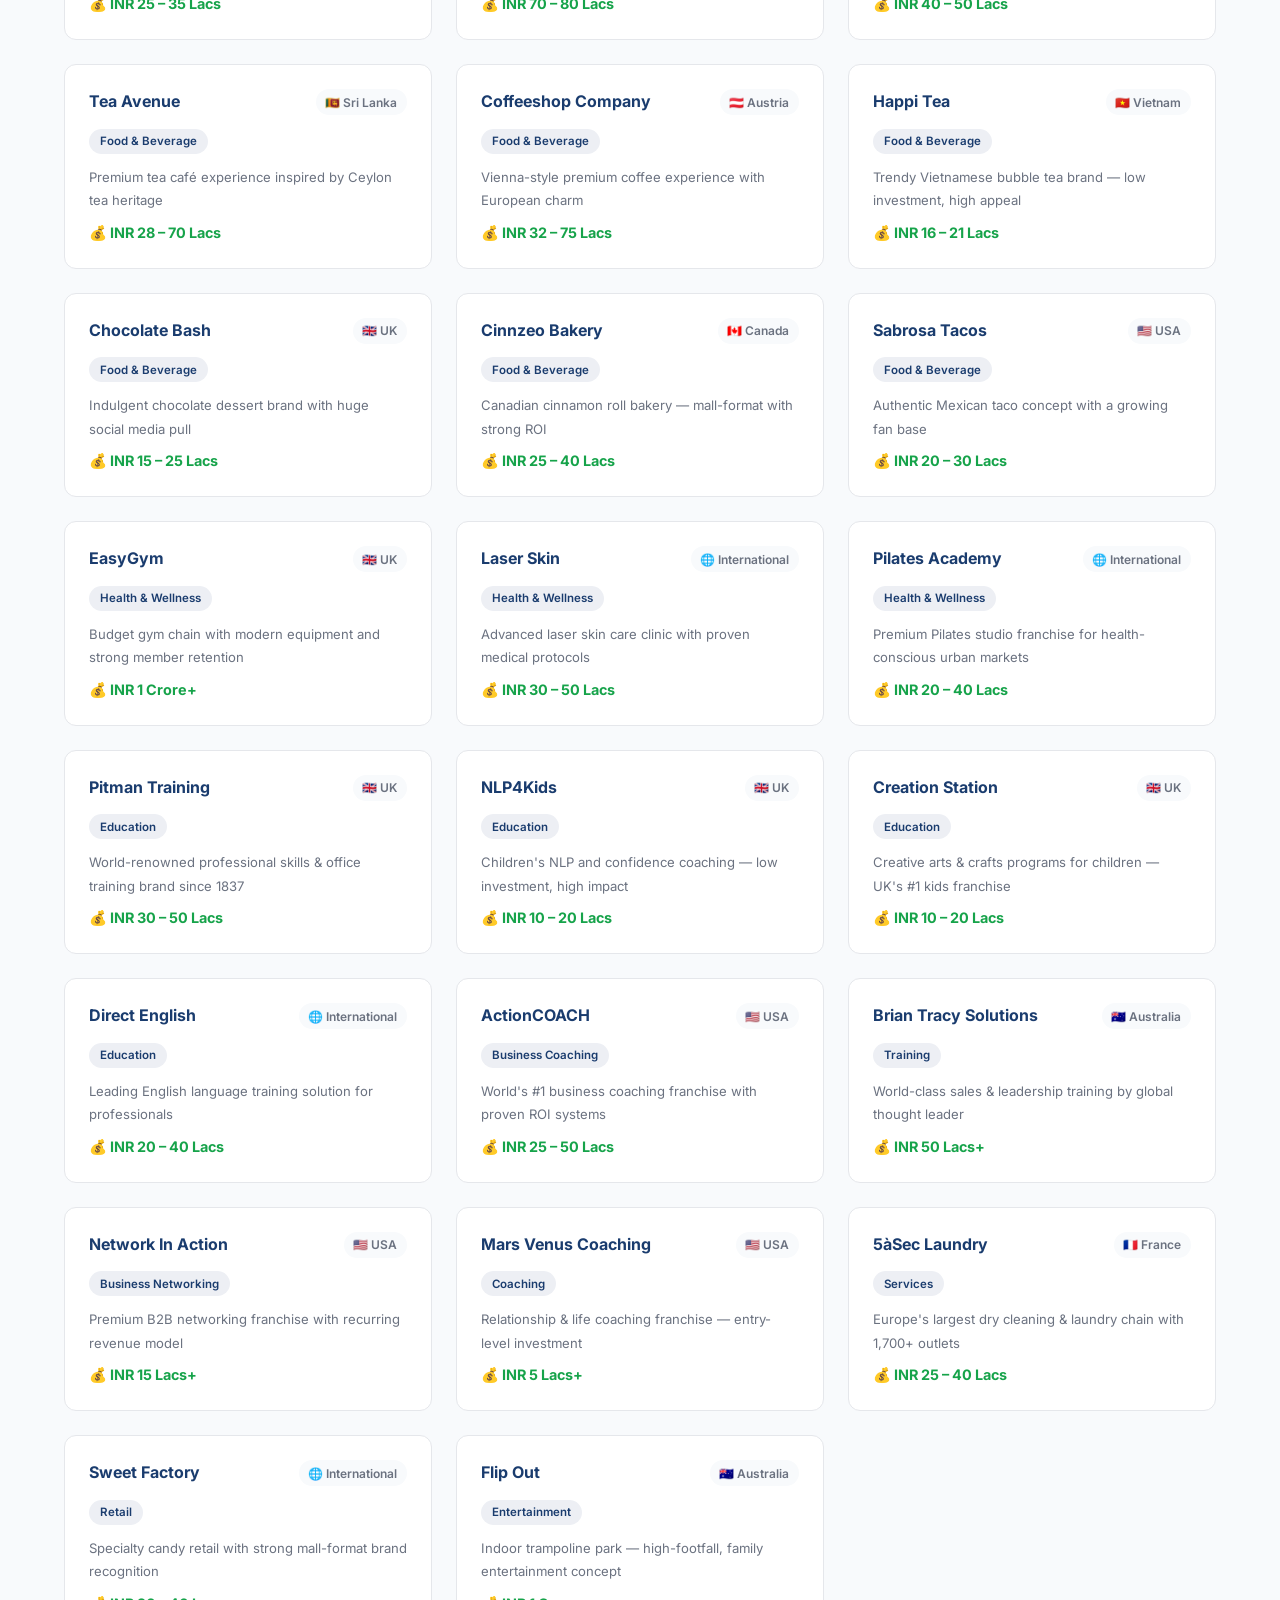
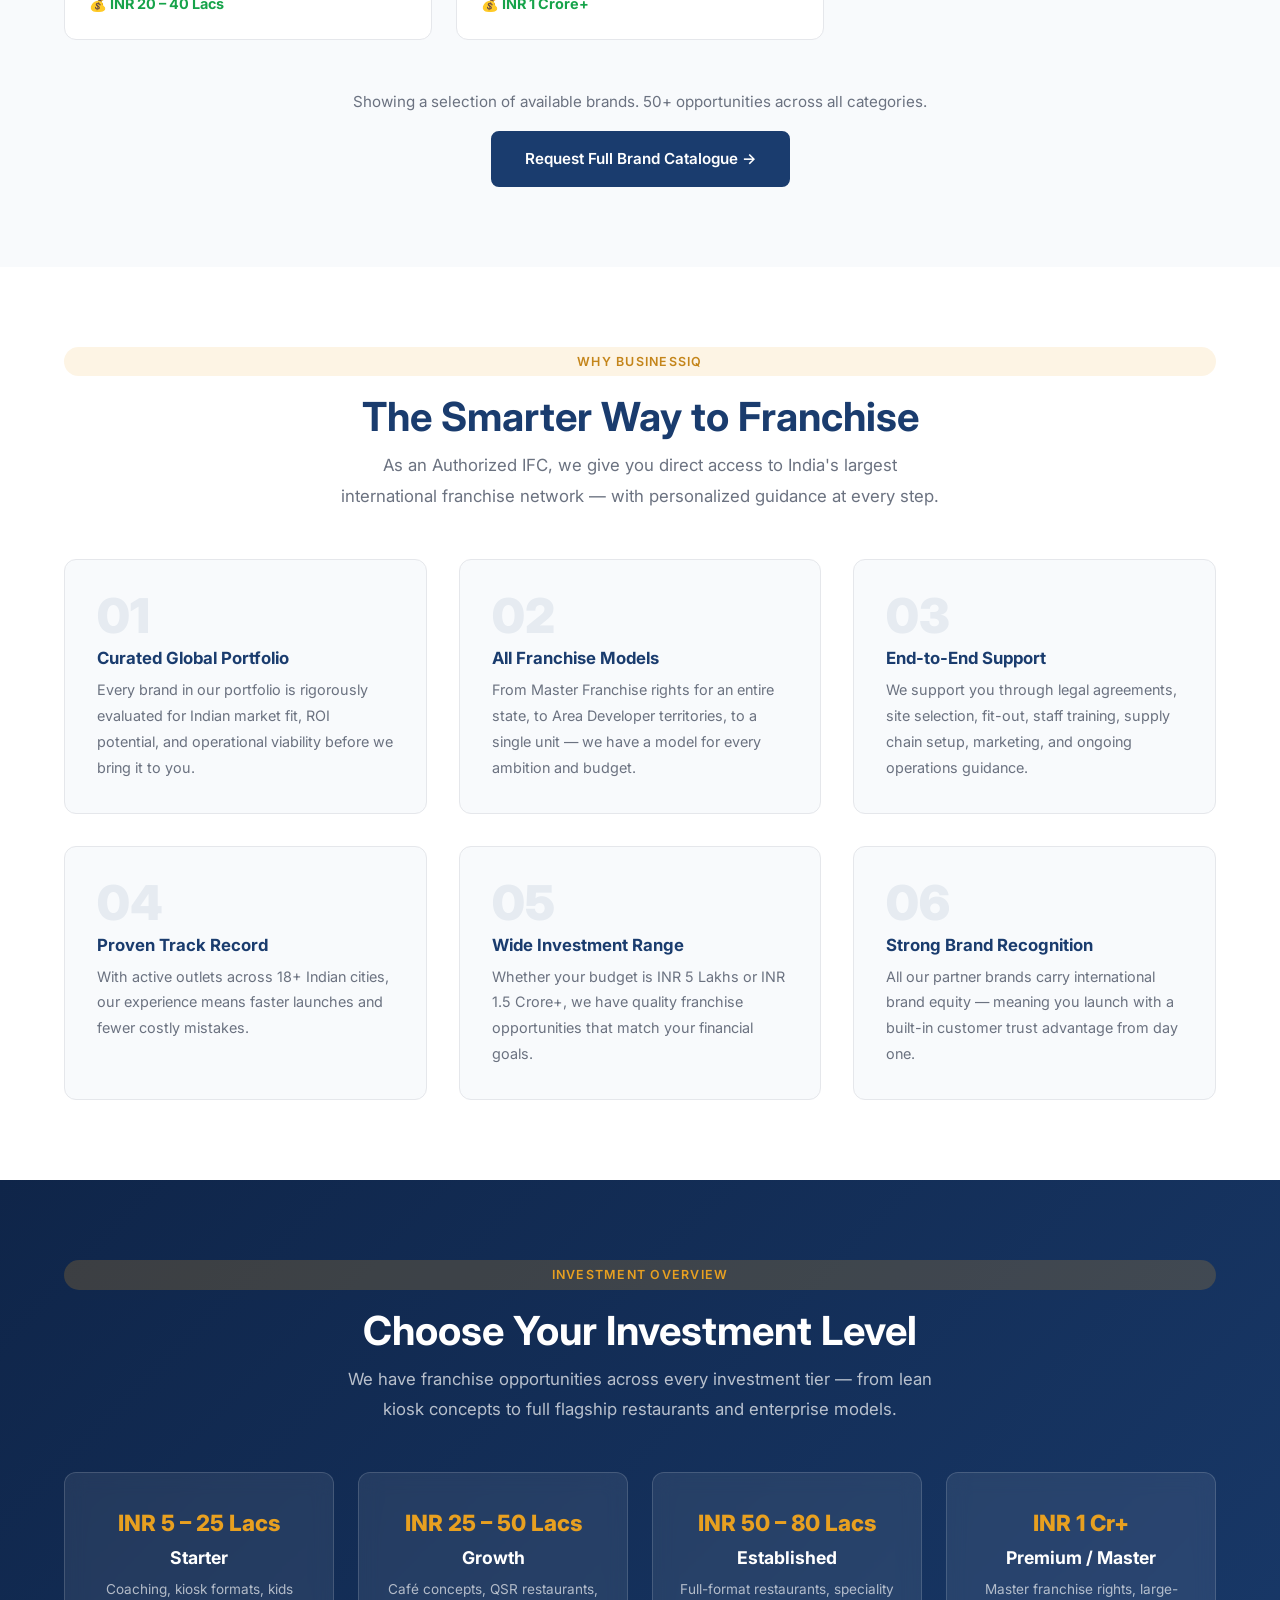
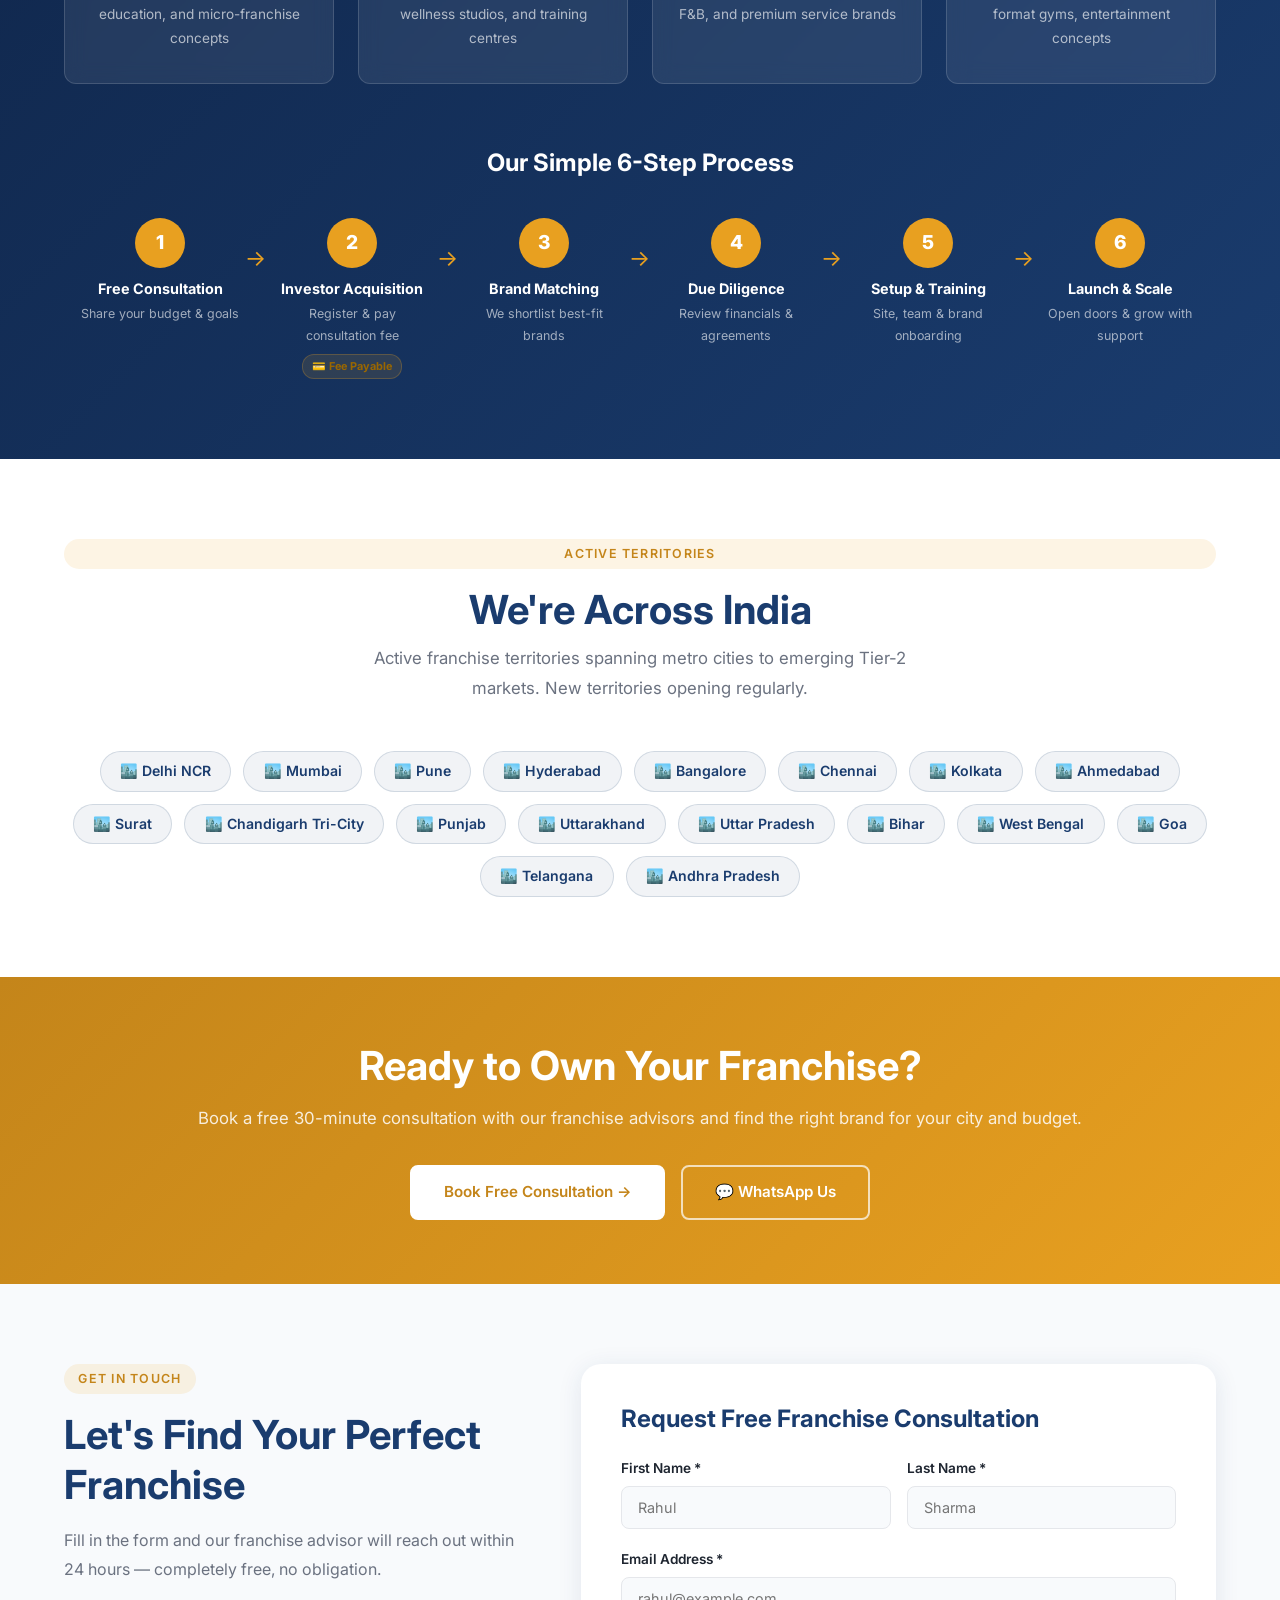
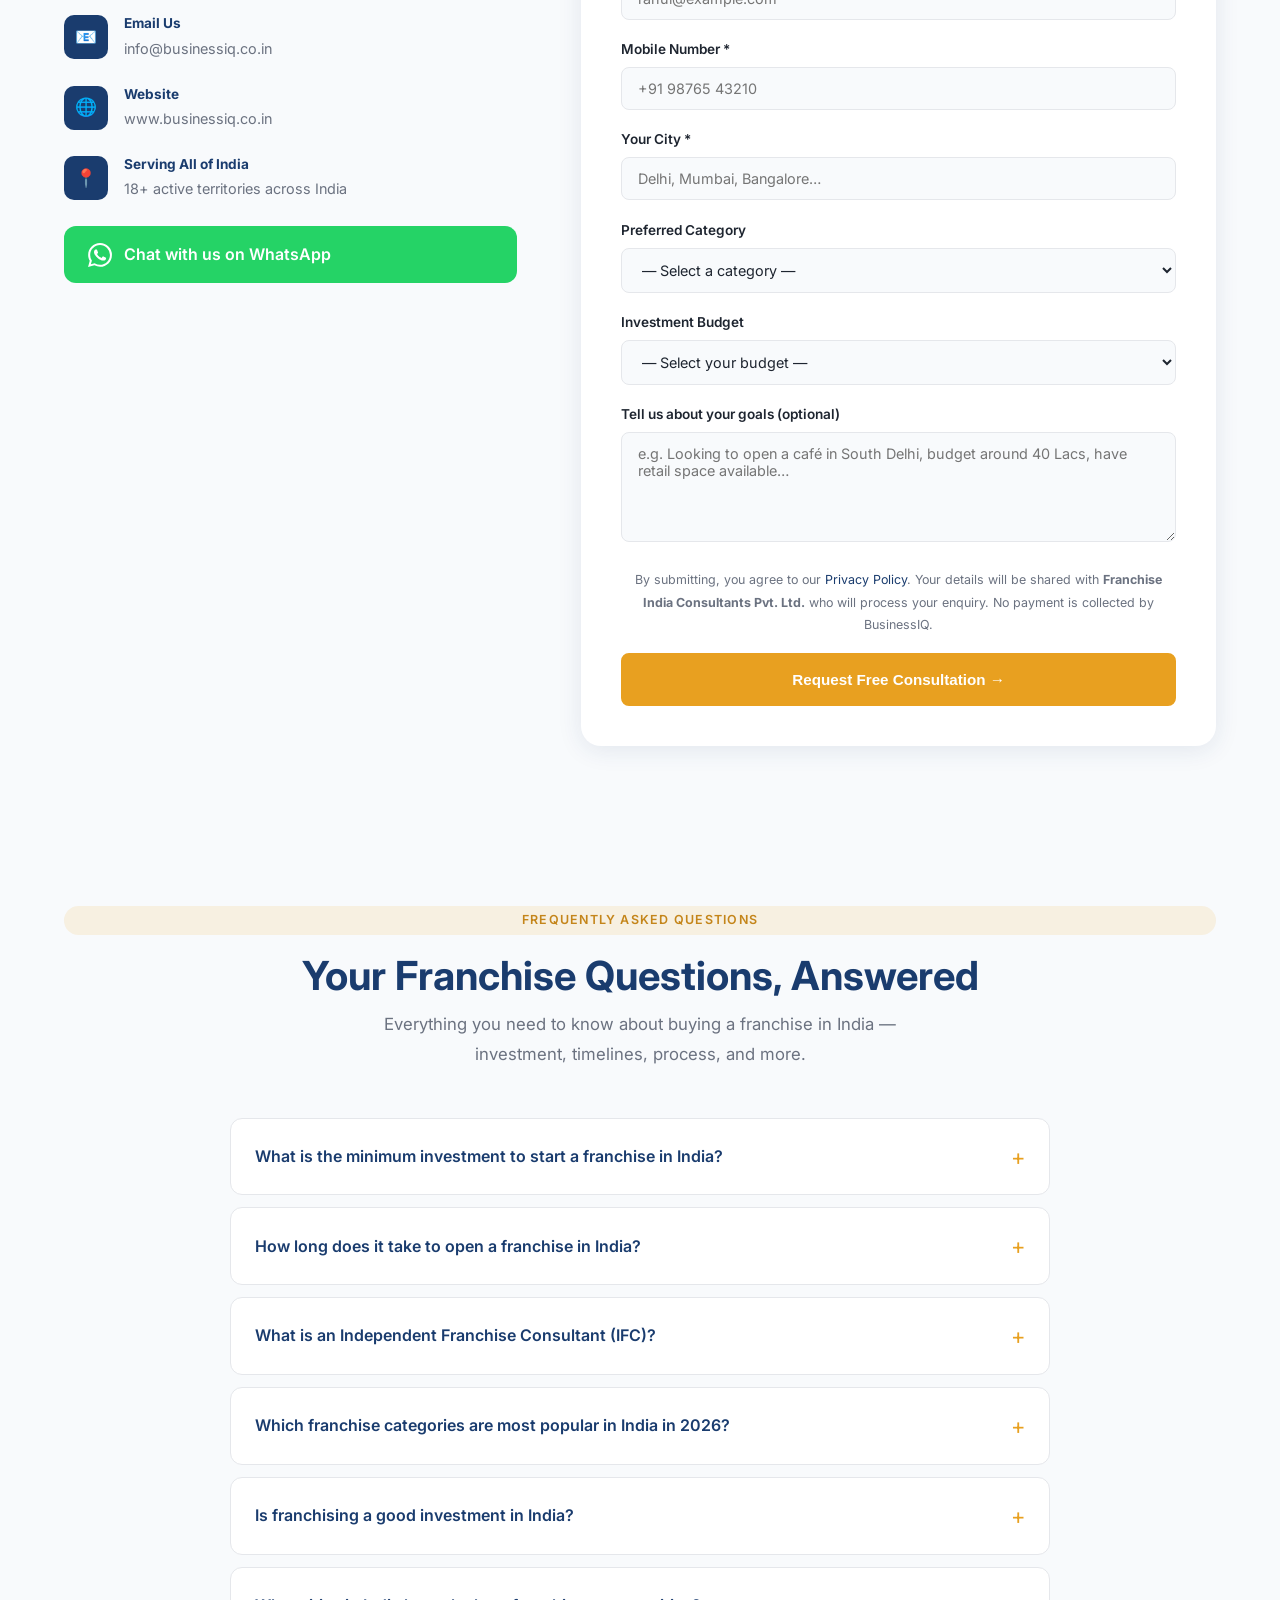
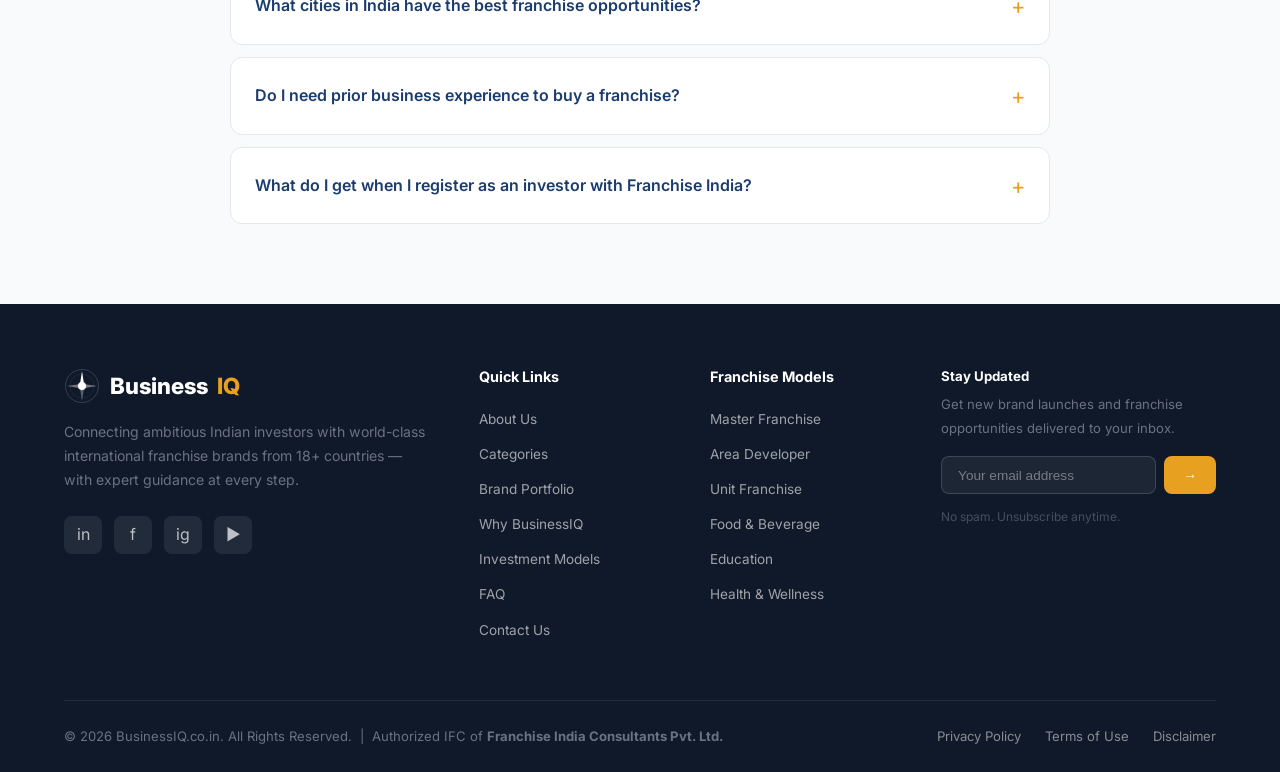
==== commit 0a5d241d: "Add SEO and AEO optimisation: structured data, FAQ section, keyword H1 Improves organic discoverabil" ====
--- a/index.html
+++ b/index.html
@@ -3,23 +3,31 @@
 <head>
   <meta charset="UTF-8" />
   <meta name="viewport" content="width=device-width, initial-scale=1.0" />
-  <title>BusinessIQ | Authorized Franchise Consultant — Franchise India</title>
-  <meta name="description" content="BusinessIQ.co.in is an Authorized Independent Franchise Consultant (IFC) of Franchise India Consultants Pvt. Ltd. Explore 50+ international franchise brands across India." />
-  <meta name="keywords" content="franchise india, international franchise, master franchise, franchise opportunity, business franchise india, franchise investment" />
+  <title>Franchise Opportunities in India 2026 | BusinessIQ — International Franchise Consultant</title>
+  <meta name="description" content="Explore 50+ international franchise opportunities in India. BusinessIQ is an Authorized Franchise Consultant helping investors find the right franchise from ₹5 Lakhs to ₹2 Crore+ across food, education, wellness & more." />
+  <meta name="keywords" content="franchise opportunities india, international franchise india, franchise consultant india, buy franchise india, franchise investment india 2026, master franchise india" />
   <meta name="author" content="BusinessIQ.co.in" />
-  <meta name="robots" content="index, follow" />
+  <meta name="robots" content="index, follow, max-snippet:-1, max-image-preview:large, max-video-preview:-1" />
+  <meta name="geo.region" content="IN" />
+  <meta name="geo.placename" content="India" />
 
   <!-- Open Graph -->
-  <meta property="og:title" content="BusinessIQ | Authorized IFC of Franchise India" />
-  <meta property="og:description" content="BusinessIQ is an Authorized IFC of Franchise India Consultants Pvt. Ltd. Explore 50+ international franchise brands across India." />
+  <meta property="og:title" content="Franchise Opportunities in India | BusinessIQ" />
+  <meta property="og:description" content="Explore 50+ international franchise opportunities in India — food, education, wellness & more. Free consultation, ₹5L to ₹2Cr+ investment range." />
   <meta property="og:type" content="website" />
-  <meta property="og:url" content="https://www.businessiq.co.in" />
-  <meta property="og:image" content="https://www.businessiq.co.in/assets/og-image.jpg" />
+  <meta property="og:url" content="https://www.businessiq.co.in/" />
+  <meta property="og:image" content="https://www.businessiq.co.in/assets/og-image.png" />
+  <meta property="og:image:width" content="1200" />
+  <meta property="og:image:height" content="630" />
+  <meta property="og:locale" content="en_IN" />
+  <meta property="og:site_name" content="BusinessIQ" />
 
   <!-- Twitter Card -->
   <meta name="twitter:card" content="summary_large_image" />
-  <meta name="twitter:title" content="BusinessIQ | Franchise Opportunities in India" />
-  <meta name="twitter:description" content="Explore 50+ international franchise opportunities with BusinessIQ.co.in" />
+  <meta name="twitter:site" content="@businessiqin" />
+  <meta name="twitter:title" content="Franchise Opportunities in India | BusinessIQ" />
+  <meta name="twitter:description" content="Explore 50+ international franchise opportunities in India. Free consultation, ₹5L to ₹2Cr+ investment range." />
+  <meta name="twitter:image" content="https://www.businessiq.co.in/assets/og-image.png" />
 
   <!-- Canonical -->
   <link rel="canonical" href="https://www.businessiq.co.in/" />
@@ -34,20 +42,150 @@
 
   <link rel="stylesheet" href="css/style.css" />
 
-  <!-- Structured Data -->
+  <!-- Structured Data: LocalBusiness -->
   <script type="application/ld+json">
   {
     "@context": "https://schema.org",
-    "@type": "Organization",
+    "@type": ["LocalBusiness", "ProfessionalService"],
+    "@id": "https://www.businessiq.co.in/#business",
     "name": "BusinessIQ",
+    "alternateName": "BusinessIQ.co.in",
     "url": "https://www.businessiq.co.in",
-    "description": "India's premier international franchise consultancy connecting investors with 50+ proven global brands.",
-    "contactPoint": {
-      "@type": "ContactPoint",
-      "contactType": "sales",
-      "email": "info@businessiq.co.in",
-      "areaServed": "IN"
-    }
+    "logo": "https://www.businessiq.co.in/assets/logo-icon.svg",
+    "image": "https://www.businessiq.co.in/assets/og-image.png",
+    "description": "BusinessIQ is an Authorized Independent Franchise Consultant (IFC) in India, helping investors discover and acquire international franchise opportunities from ₹5 Lakhs to ₹2 Crore+.",
+    "telephone": "+919730080324",
+    "email": "info@businessiq.co.in",
+    "priceRange": "₹₹–₹₹₹₹",
+    "areaServed": { "@type": "Country", "name": "India" },
+    "address": { "@type": "PostalAddress", "addressCountry": "IN" },
+    "sameAs": ["https://www.businessiq.co.in"]
+  }
+  </script>
+
+  <!-- Structured Data: FAQPage -->
+  <script type="application/ld+json">
+  {
+    "@context": "https://schema.org",
+    "@type": "FAQPage",
+    "mainEntity": [
+      {
+        "@type": "Question",
+        "name": "What is the minimum investment to start a franchise in India?",
+        "acceptedAnswer": {
+          "@type": "Answer",
+          "text": "The minimum investment to start a franchise in India starts from ₹5 Lakhs for kiosk and micro-franchise models such as coaching or kids education. Standard unit franchises typically require ₹15–50 Lakhs, while premium formats and master franchise rights range from ₹1 Crore to ₹2 Crore+."
+        }
+      },
+      {
+        "@type": "Question",
+        "name": "How long does it take to open a franchise in India?",
+        "acceptedAnswer": {
+          "@type": "Answer",
+          "text": "Typically 3 to 6 months from initial consultation to opening day, depending on the brand, location finalisation, legal agreements, and fit-out. Some lean formats like coaching and education franchises can launch in as little as 6–8 weeks."
+        }
+      },
+      {
+        "@type": "Question",
+        "name": "What is an Independent Franchise Consultant (IFC)?",
+        "acceptedAnswer": {
+          "@type": "Answer",
+          "text": "An Independent Franchise Consultant (IFC) is an authorised business advisor who helps investors find, evaluate, and acquire the right franchise opportunity. BusinessIQ is an Authorised IFC operating under Franchise India Consultants Pvt. Ltd., India's largest franchise consulting network."
+        }
+      },
+      {
+        "@type": "Question",
+        "name": "Which franchise categories are most popular in India in 2026?",
+        "acceptedAnswer": {
+          "@type": "Answer",
+          "text": "The most popular franchise categories in India in 2026 are Food & Beverage (cafés, QSRs, dessert brands), Education & Training, Health & Wellness (gyms, wellness clinics), Business Services & Coaching, and Retail & Lifestyle. International brands from the UK, USA, Australia, and Europe are in high demand."
+        }
+      },
+      {
+        "@type": "Question",
+        "name": "Is franchising a good investment in India?",
+        "acceptedAnswer": {
+          "@type": "Answer",
+          "text": "Yes, franchising offers significantly lower risk than starting a business from scratch because you get a proven business model, established brand recognition, training, and ongoing operational support. India's franchise industry is growing at 30–35% annually, making it one of the fastest-growing franchise markets globally."
+        }
+      },
+      {
+        "@type": "Question",
+        "name": "What cities in India have the best franchise opportunities?",
+        "acceptedAnswer": {
+          "@type": "Answer",
+          "text": "Delhi NCR, Mumbai, Pune, Bangalore, Hyderabad, Chennai, and Kolkata are India's top franchise markets. Tier-2 cities like Ahmedabad, Chandigarh, Surat, and Lucknow are also fast-growing franchise markets with lower real estate costs and rising consumer spending."
+        }
+      },
+      {
+        "@type": "Question",
+        "name": "What do I get when I register as an investor with Franchise India?",
+        "acceptedAnswer": {
+          "@type": "Answer",
+          "text": "Registering as a Franchise India investor (Membership) unlocks 15 exclusive benefits: (1) A dedicated Business Coach / Key Account Manager who evaluates your investment criteria, location and feasibility; (2) Complete hand holding and support to launch, with multiple opportunities within one year; (3) Experience and interest-based brand recommendations; (4) Market intelligence on local feasibility; (5) Regional analysis and best-fit brand recommendations; (6) Full information disclosure including brand financials and organized meetings; (7) Research-based recommendations with competitor and target-group analysis; (8) In-depth analysis by the consulting team; (9) Structured brand meetings and con-calls until deal closure; (10) Deal negotiation at the best possible price; (11) Legal assistance for all documentation; (12) Investor confidentiality; (13) Subscription to The Franchising World magazine; (14) Free entry to franchise exhibitions during membership; (15) Daily newsletter with new franchise opportunities. BusinessIQ, as an Authorized IFC, facilitates this entire registration process."
+        }
+      }
+    ]
+  }
+  </script>
+
+  <!-- Structured Data: HowTo -->
+  <script type="application/ld+json">
+  {
+    "@context": "https://schema.org",
+    "@type": "HowTo",
+    "name": "How to Buy a Franchise in India with BusinessIQ",
+    "description": "A step-by-step guide to acquiring an international franchise opportunity in India through BusinessIQ, an Authorized IFC of Franchise India.",
+    "totalTime": "P3M",
+    "step": [
+      {
+        "@type": "HowToStep",
+        "position": 1,
+        "name": "Book a Free Consultation",
+        "text": "Submit a consultation request on BusinessIQ.co.in or WhatsApp with your budget, preferred city, and franchise category interests."
+      },
+      {
+        "@type": "HowToStep",
+        "position": 2,
+        "name": "Register as an Investor",
+        "text": "Complete the Investor Acquisition process. A consultation fee confirms your investor status and unlocks detailed brand information."
+      },
+      {
+        "@type": "HowToStep",
+        "position": 3,
+        "name": "Brand Matching & Shortlisting",
+        "text": "Our advisors match your investment budget, city, and goals with the most suitable brands from our portfolio of 50+ international franchises."
+      },
+      {
+        "@type": "HowToStep",
+        "position": 4,
+        "name": "Due Diligence & Agreement",
+        "text": "Review the franchise disclosure document, financials, and franchise agreement. Conduct due diligence with the brand's India team."
+      },
+      {
+        "@type": "HowToStep",
+        "position": 5,
+        "name": "Site Setup & Training",
+        "text": "Finalise your site, complete the fit-out, recruit staff, and attend the brand training programme with full BusinessIQ support."
+      },
+      {
+        "@type": "HowToStep",
+        "position": 6,
+        "name": "Launch & Scale",
+        "text": "Open your franchise outlet and grow with ongoing brand support, marketing guidance, and supply chain assistance."
+      }
+    ]
+  }
+  </script>
+
+  <!-- Structured Data: BreadcrumbList -->
+  <script type="application/ld+json">
+  {
+    "@context": "https://schema.org",
+    "@type": "BreadcrumbList",
+    "itemListElement": [
+      { "@type": "ListItem", "position": 1, "name": "Home", "item": "https://www.businessiq.co.in/" }
+    ]
   }
   </script>
 </head>
@@ -74,6 +212,7 @@
         <li><a href="brands.html">Brands</a></li>
         <li><a href="#why-us">Why Us</a></li>
         <li><a href="#investment">Investment</a></li>
+        <li><a href="#faq">FAQ</a></li>
         <li><a href="#contact">Contact</a></li>
       </ul>
 
@@ -98,8 +237,9 @@
   <div class="container">
     <div class="hero-content">
       <span class="tag">🏅 Authorized Franchise Consultant</span>
-      <h1>Own a <span>Proven Brand.</span><br>Build Your Future.</h1>
-      <p>BusinessIQ connects ambitious Indian investors with 50+ world-class international franchise brands — fully supported from selection to launch and beyond.</p>
+      <h1>Franchise Opportunities<br>in <span>India</span></h1>
+      <p class="hero-kicker">Own a Proven Brand. Build Your Future.</p>
+      <p>BusinessIQ connects ambitious Indian investors with 50+ world-class international franchise brands — from ₹5 Lakhs to ₹2 Crore+, fully supported from selection to launch and beyond.</p>
       <div class="hero-cta">
         <a href="#brands" class="btn btn-primary">Explore Brands →</a>
         <a href="#contact" class="btn btn-outline">Book a Free Call</a>
@@ -787,6 +927,100 @@
   </div>
 </section>
 
+<!-- ══════════════ FAQ SECTION ══════════════ -->
+<section class="faq-section" id="faq" aria-labelledby="faq-heading">
+  <div class="container">
+    <span class="tag" style="display:block;text-align:center;">Frequently Asked Questions</span>
+    <h2 class="section-title" id="faq-heading">Your Franchise Questions, Answered</h2>
+    <p class="section-subtitle">Everything you need to know about buying a franchise in India — investment, timelines, process, and more.</p>
+    <div class="faq-list">
+
+      <details class="faq-item">
+        <summary class="faq-question">What is the minimum investment to start a franchise in India?</summary>
+        <div class="faq-answer">
+          <p>The minimum investment starts from <strong>₹5 Lakhs</strong> for kiosk and micro-franchise models such as coaching or kids education franchises. Standard unit franchises typically require <strong>₹15–50 Lakhs</strong>, while premium formats and master franchise rights range from <strong>₹1 Crore to ₹2 Crore+</strong>. BusinessIQ has opportunities across every investment tier.</p>
+        </div>
+      </details>
+
+      <details class="faq-item">
+        <summary class="faq-question">How long does it take to open a franchise in India?</summary>
+        <div class="faq-answer">
+          <p>Typically <strong>3 to 6 months</strong> from initial consultation to opening day, depending on the brand selected, location finalisation, legal agreements, and outlet fit-out. Some lean formats like coaching and education franchises can launch in as little as <strong>6–8 weeks</strong>.</p>
+        </div>
+      </details>
+
+      <details class="faq-item">
+        <summary class="faq-question">What is an Independent Franchise Consultant (IFC)?</summary>
+        <div class="faq-answer">
+          <p>An IFC is an authorised business advisor who helps investors find, evaluate, and acquire the right franchise opportunity. <strong>BusinessIQ is an Authorised IFC</strong> operating under Franchise India Consultants Pvt. Ltd., India's largest franchise consulting network — meaning you get expert guidance backed by India's most comprehensive franchise database.</p>
+        </div>
+      </details>
+
+      <details class="faq-item">
+        <summary class="faq-question">Which franchise categories are most popular in India in 2026?</summary>
+        <div class="faq-answer">
+          <p>The top-performing franchise categories in India in 2026 are:</p>
+          <ul style="margin:0.5rem 0 0 1.2rem;color:var(--text-muted);">
+            <li><strong>Food &amp; Beverage</strong> — cafés, QSRs, dessert chains</li>
+            <li><strong>Education &amp; Training</strong> — skill development, kids programs</li>
+            <li><strong>Health &amp; Wellness</strong> — gyms, wellness clinics, Pilates</li>
+            <li><strong>Business Services &amp; Coaching</strong> — consulting, training centres</li>
+            <li><strong>Retail &amp; Lifestyle</strong> — fashion, beauty, homewear</li>
+          </ul>
+          <p style="margin-top:0.5rem;">International brands from the UK, USA, and Australia are in particularly high demand.</p>
+        </div>
+      </details>
+
+      <details class="faq-item">
+        <summary class="faq-question">Is franchising a good investment in India?</summary>
+        <div class="faq-answer">
+          <p>Yes. Franchising offers significantly lower risk than starting from scratch because you get a <strong>proven business model</strong>, established brand recognition, training, and ongoing operational support. India's franchise industry is growing at <strong>30–35% annually</strong> — one of the fastest-growing franchise markets globally — with strong consumer demand across Tier-1 and Tier-2 cities.</p>
+        </div>
+      </details>
+
+      <details class="faq-item">
+        <summary class="faq-question">What cities in India have the best franchise opportunities?</summary>
+        <div class="faq-answer">
+          <p><strong>Delhi NCR, Mumbai, Pune, Bangalore, Hyderabad, Chennai, and Kolkata</strong> are India's top franchise markets. However, Tier-2 cities like <strong>Ahmedabad, Chandigarh, Surat, and Lucknow</strong> are fast-growing opportunities with lower real estate costs and rising consumer spending — ideal for first-time franchise investors.</p>
+        </div>
+      </details>
+
+      <details class="faq-item">
+        <summary class="faq-question">Do I need prior business experience to buy a franchise?</summary>
+        <div class="faq-answer">
+          <p>Not necessarily. Most international franchise brands provide <strong>comprehensive training</strong> before launch and ongoing support afterwards. BusinessIQ's advisory process helps match you with brands that suit your background, skills, and the level of hands-on involvement you prefer — whether you're a first-time entrepreneur or an experienced business owner.</p>
+        </div>
+      </details>
+
+      <details class="faq-item">
+        <summary class="faq-question">What do I get when I register as an investor with Franchise India?</summary>
+        <div class="faq-answer">
+          <p>Registering as an investor (Franchise India Membership) unlocks <strong>15 exclusive benefits</strong> that guide you from brand discovery all the way to launch:</p>
+          <ol style="margin:0.75rem 0 0 1.4rem;color:var(--text-muted);display:flex;flex-direction:column;gap:0.5rem;">
+            <li><strong>Dedicated Business Coach (KAM)</strong> — A Key Account Manager evaluates your investment criteria, industry preference, location, and operational feasibility to guide every decision.</li>
+            <li><strong>Complete Hand Holding</strong> — End-to-end support to launch your franchise. Multiple opportunities can be explored within one year based on your investment capacity.</li>
+            <li><strong>Experience & Interest-Based Recommendations</strong> — Brand matches aligned with your background, so you own and run a business you're genuinely suited for.</li>
+            <li><strong>Market Intelligence</strong> — Feasibility analysis for the right business type based on your local market conditions.</li>
+            <li><strong>Regional Analysis & Brand Recommendation</strong> — Best-fit brands suggested based on your regional and investor profile.</li>
+            <li><strong>Full Information Disclosure</strong> — All relevant brand details including financials, and organised meetings with your shortlisted brands.</li>
+            <li><strong>Research-Based Recommendation</strong> — Competitor analysis, target group analysis, and regional research before recommending any brand.</li>
+            <li><strong>In-depth Analysis</strong> — Extra investigation and deep-dive analysis by the consulting team, when needed.</li>
+            <li><strong>Con-calls & Brand Meetings</strong> — Structured meetings and calls with brands to clarify doubts and maintain connect until deal closure.</li>
+            <li><strong>Deal Negotiation</strong> — Franchise India negotiates on your behalf for the best possible terms and price.</li>
+            <li><strong>Legal Assistance</strong> — Help with legal formalities and all documentation for your deal.</li>
+            <li><strong>Confidentiality</strong> — Your information is kept strictly confidential and used for official purposes only.</li>
+            <li><strong>Magazine Subscription</strong> — Complimentary subscription to <em>The Franchising World (TFW)</em>, India's leading franchise magazine.</li>
+            <li><strong>Entry to Events & Exhibitions</strong> — Free passes to franchise exhibitions and events during your membership period.</li>
+            <li><strong>Daily Newsletter</strong> — Daily mailers with the latest franchise opportunities as they come on board.</li>
+          </ol>
+          <p style="margin-top:0.75rem;">As an Authorized IFC, BusinessIQ facilitates your entire registration process. <a href="#contact" style="color:var(--primary);font-weight:600;">Book a free consultation</a> to get started.</p>
+        </div>
+      </details>
+
+    </div>
+  </div>
+</section>
+
 <!-- ══════════════ FOOTER ══════════════ -->
 <footer role="contentinfo">
   <div class="container">
@@ -812,6 +1046,7 @@
           <li><a href="#brands">Brand Portfolio</a></li>
           <li><a href="#why-us">Why BusinessIQ</a></li>
           <li><a href="#investment">Investment Models</a></li>
+          <li><a href="#faq">FAQ</a></li>
           <li><a href="#contact">Contact Us</a></li>
         </ul>
       </div>
--- a/css/style.css
+++ b/css/style.css
@@ -243,7 +243,7 @@
 .hero-content .tag { background: rgba(232,160,32,0.2); color: var(--accent); }
 .hero-content h1 {
   color: #ffffff;
-  margin-bottom: 1.2rem;
+  margin-bottom: 0.55rem;
   text-shadow: 0 2px 20px rgba(0,0,0,0.3);
 }
 .hero-content h1 span { color: var(--accent); }
@@ -252,6 +252,14 @@
   font-size: 1.15rem;
   max-width: 580px;
   margin-bottom: 2rem;
+}
+.hero-content .hero-kicker {
+  font-size: clamp(1.15rem, 2.4vw, 1.5rem);
+  font-weight: 700;
+  color: rgba(255,255,255,0.92);
+  letter-spacing: -0.01em;
+  margin-bottom: 1.1rem;
+  text-shadow: 0 2px 16px rgba(0,0,0,0.25);
 }
 .hero-cta { display: flex; gap: 1rem; flex-wrap: wrap; margin-bottom: 3rem; }
 .hero-stats {
@@ -917,3 +925,55 @@
   .back-top { right: 1rem; bottom: 5rem; }
   .trust-inner { flex-direction: column; align-items: flex-start; gap: 0.75rem; padding: 0 1rem; }
 }
+
+/* ── FAQ Section ── */
+.faq-section { padding: 5rem 0; background: var(--bg-light); }
+
+.faq-list { max-width: 820px; margin: 0 auto; display: flex; flex-direction: column; gap: 0.75rem; }
+
+.faq-item {
+  background: #fff;
+  border: 1px solid var(--border);
+  border-radius: var(--radius);
+  overflow: hidden;
+  transition: box-shadow var(--transition);
+}
+.faq-item:hover { box-shadow: var(--card-shadow); }
+.faq-item[open] { box-shadow: 0 4px 24px rgba(26,60,110,0.12); border-color: rgba(26,60,110,0.2); }
+
+.faq-question {
+  display: flex;
+  justify-content: space-between;
+  align-items: center;
+  padding: 1.25rem 1.5rem;
+  font-size: 1rem;
+  font-weight: 600;
+  color: var(--primary);
+  cursor: pointer;
+  list-style: none;
+  gap: 1rem;
+}
+.faq-question::-webkit-details-marker { display: none; }
+.faq-question::after {
+  content: '+';
+  font-size: 1.4rem;
+  font-weight: 400;
+  color: var(--accent);
+  flex-shrink: 0;
+  transition: transform var(--transition);
+}
+.faq-item[open] .faq-question::after { content: '−'; }
+
+.faq-answer {
+  padding: 0 1.5rem 1.25rem;
+  color: var(--text-muted);
+  line-height: 1.75;
+  font-size: 0.95rem;
+}
+.faq-answer p + p { margin-top: 0.5rem; }
+.faq-answer strong { color: var(--text); }
+
+@media (max-width: 600px) {
+  .faq-question { font-size: 0.92rem; padding: 1rem 1.1rem; }
+  .faq-answer { padding: 0 1.1rem 1rem; font-size: 0.9rem; }
+}
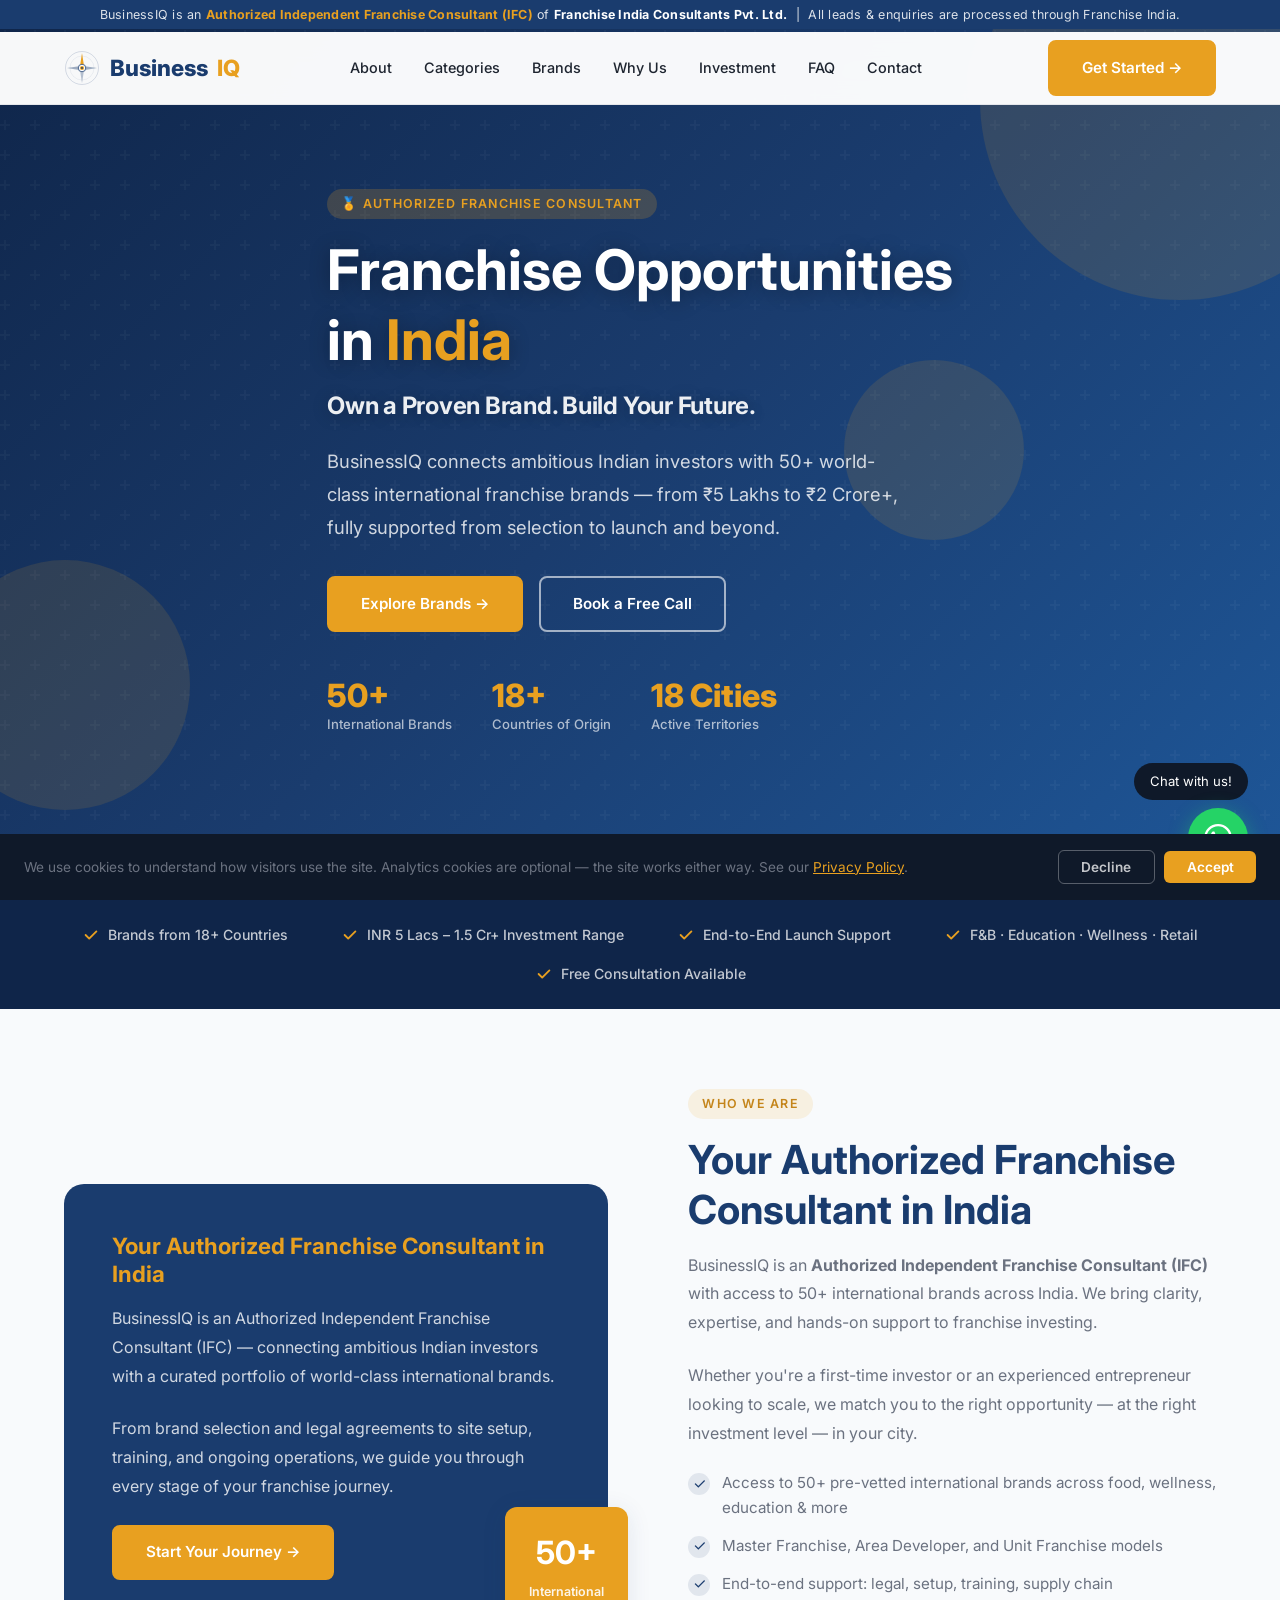
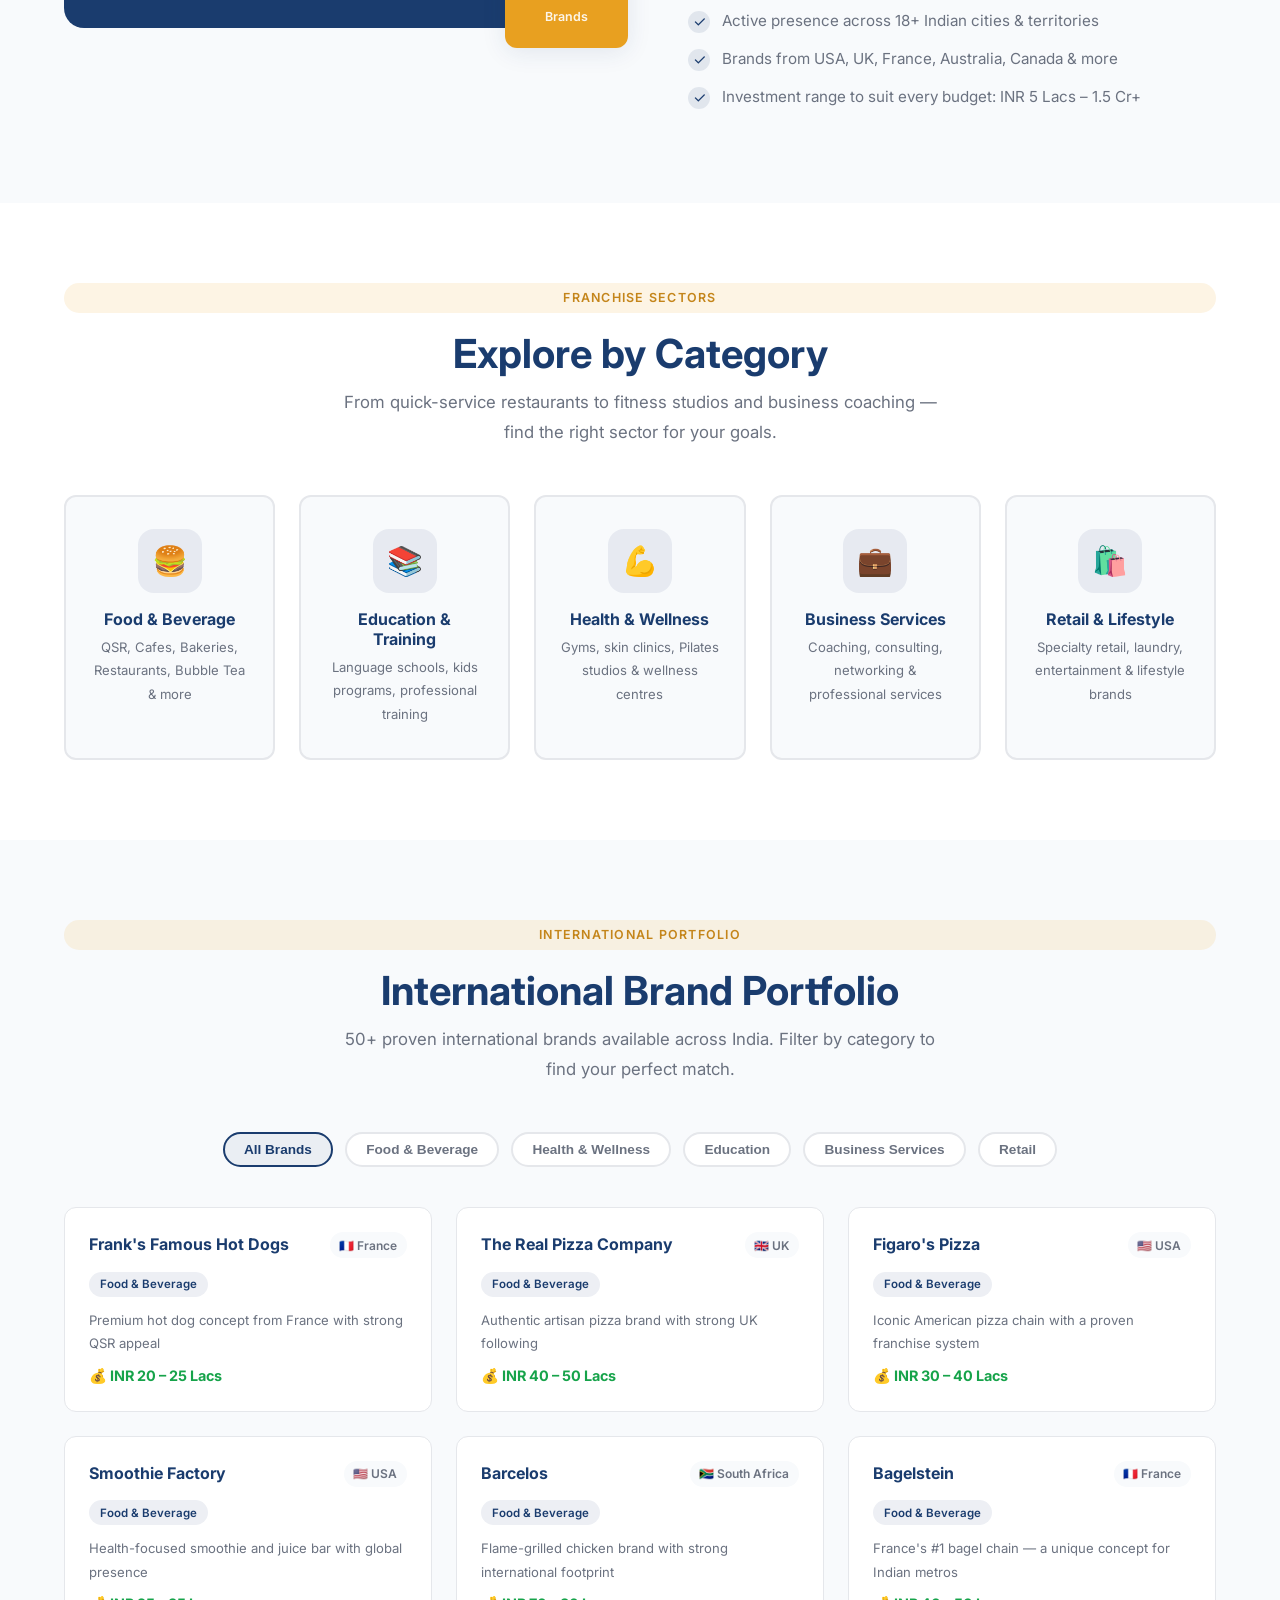
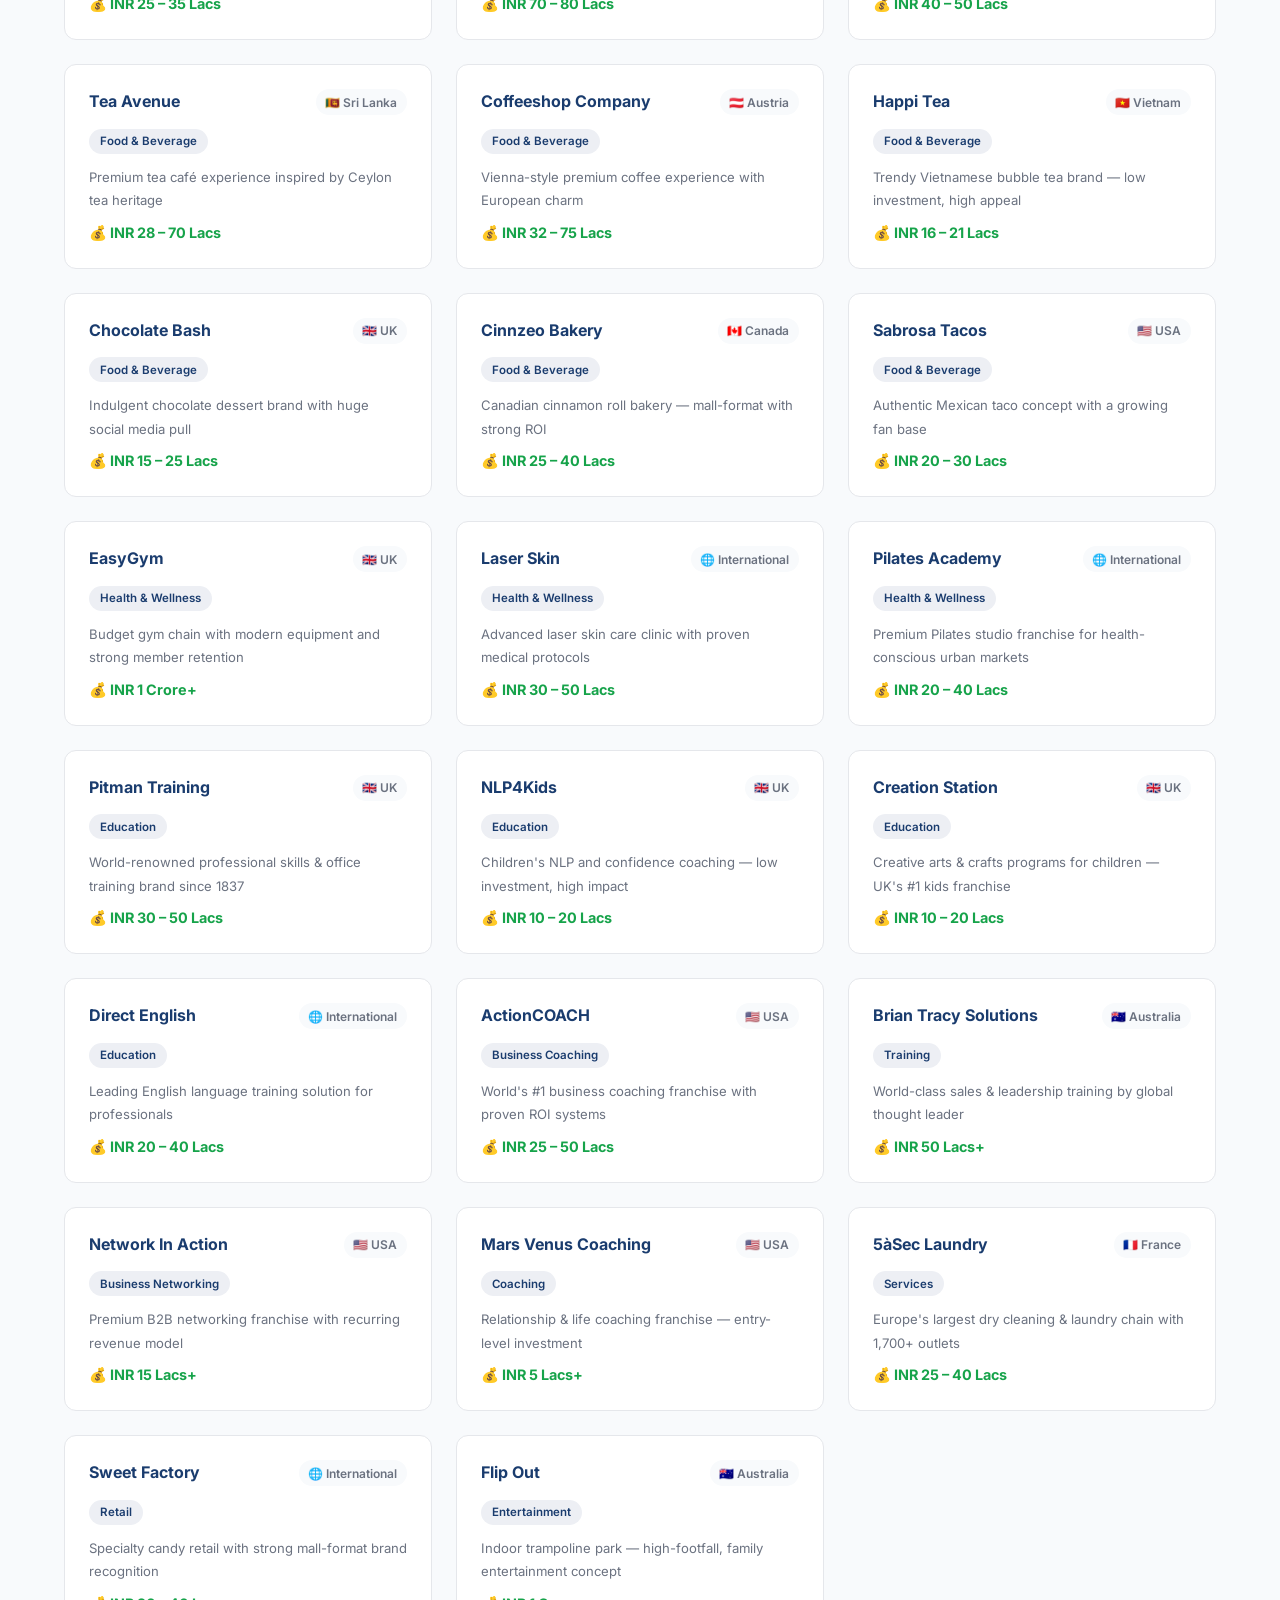
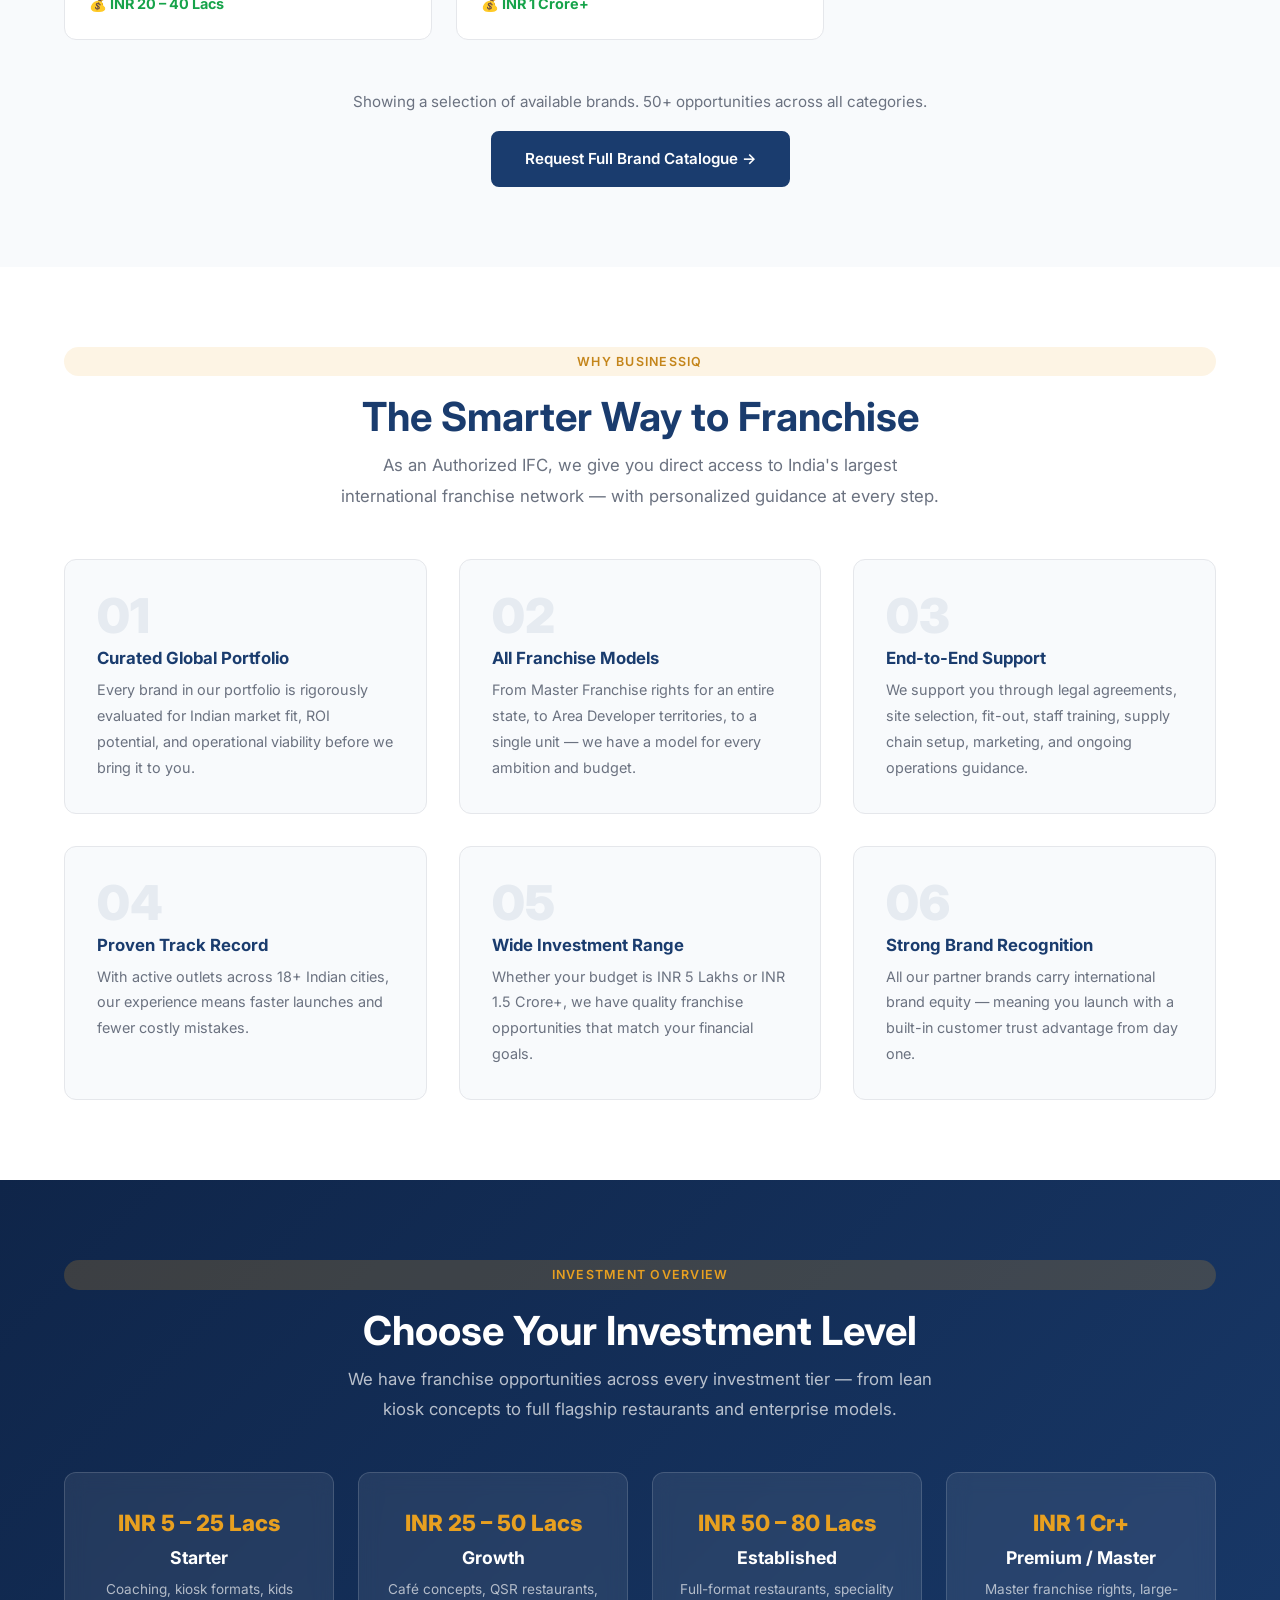
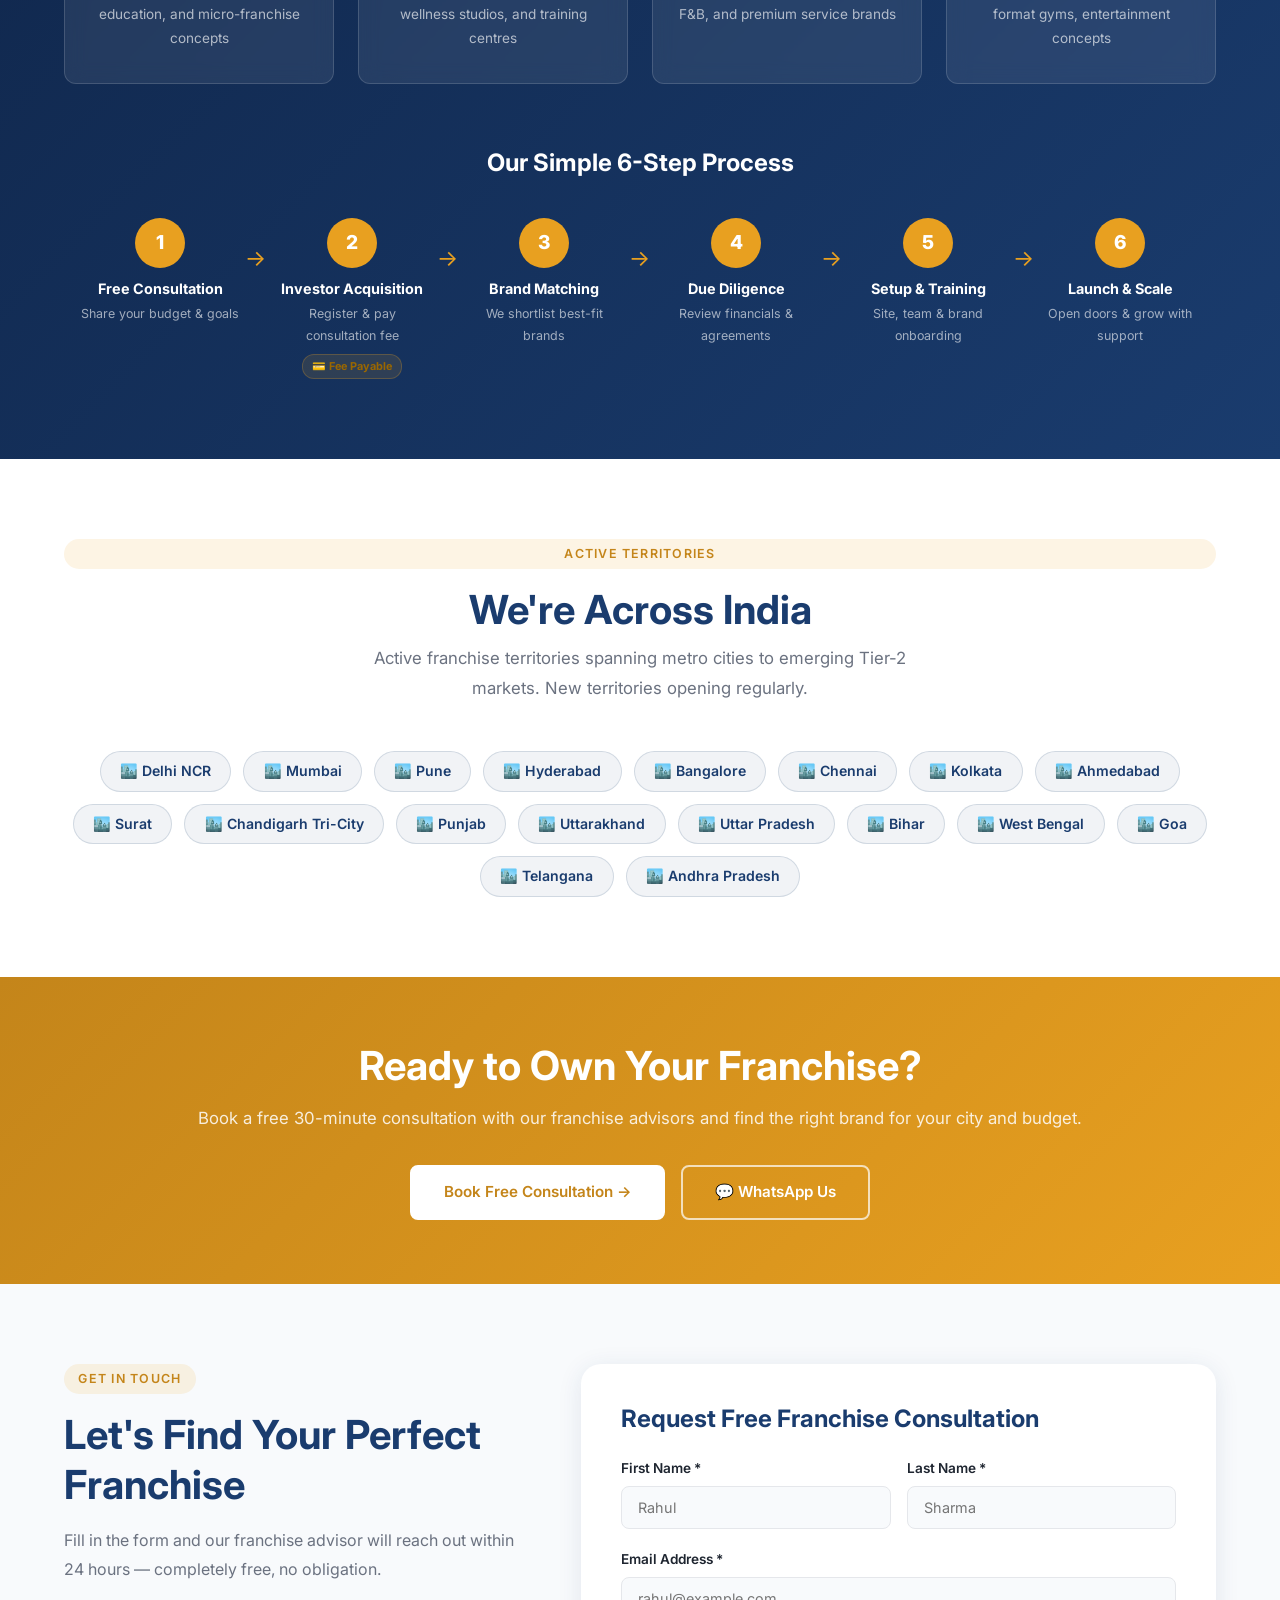
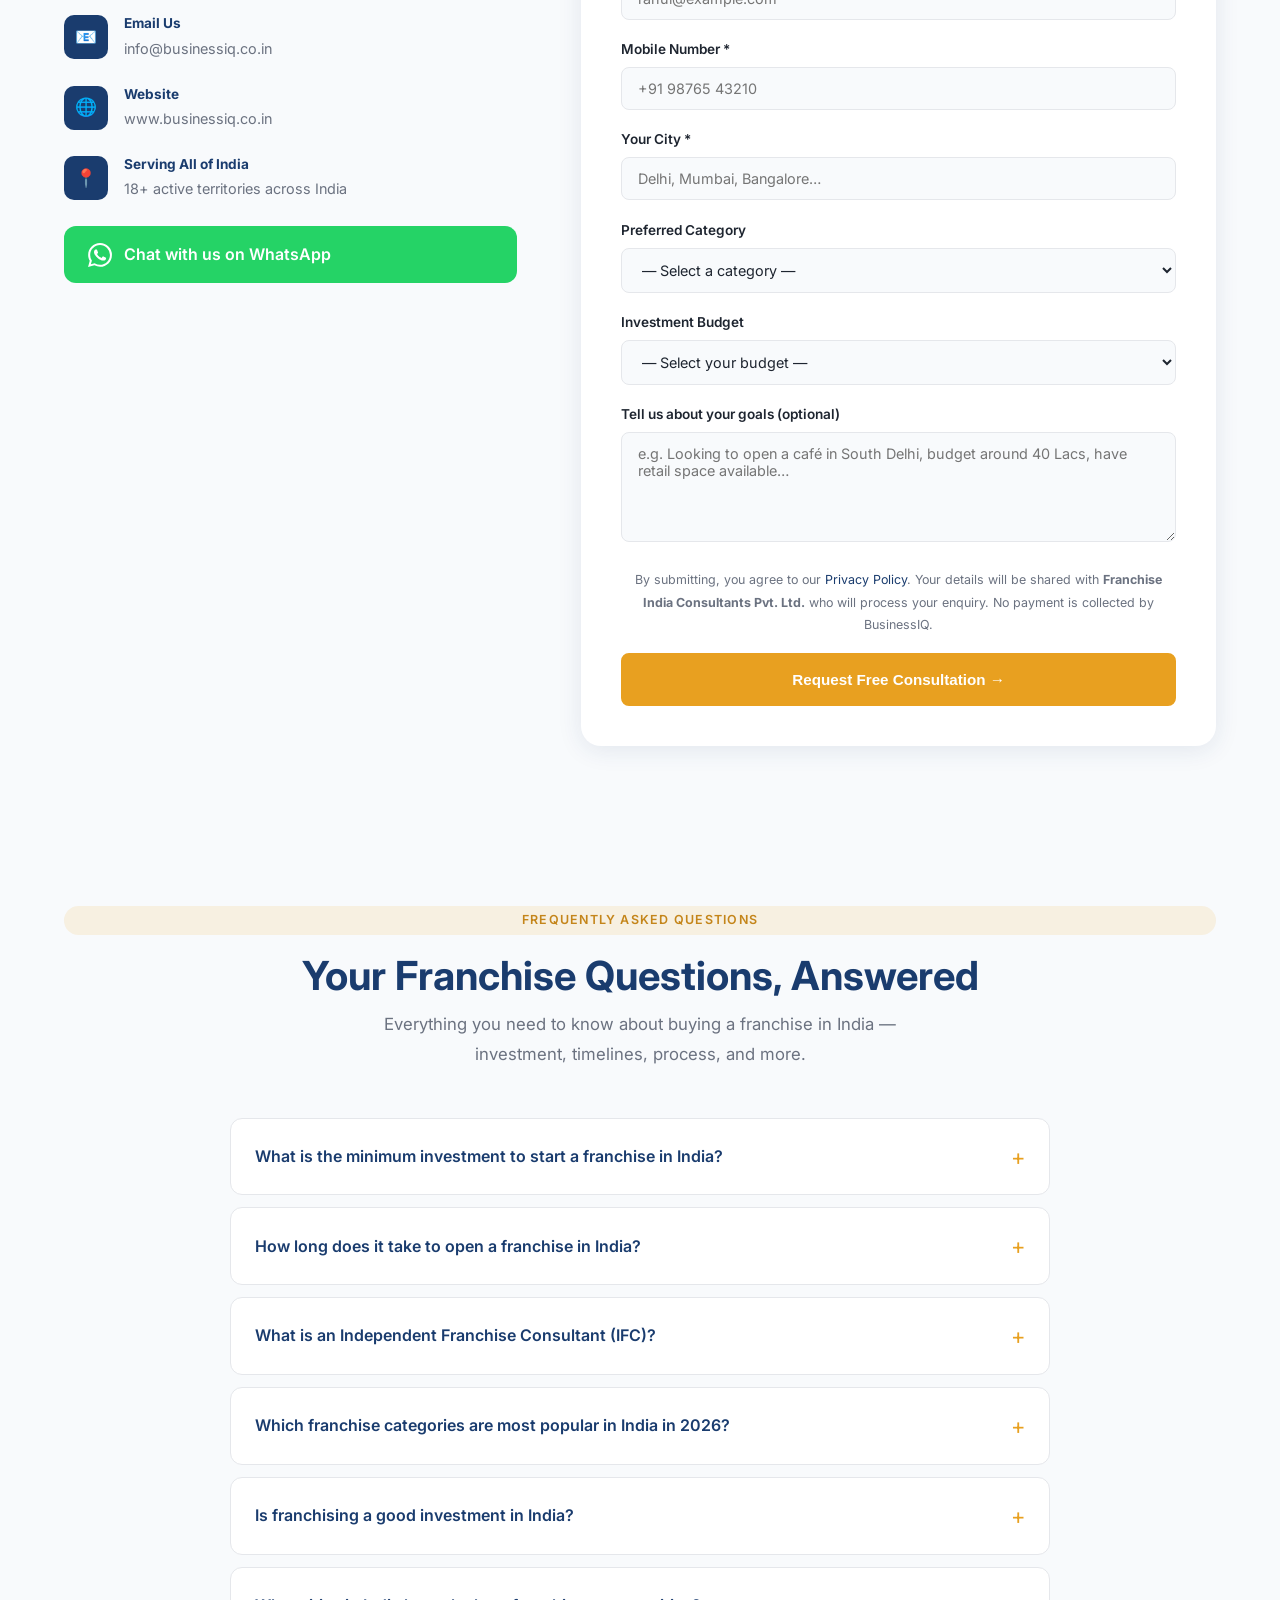
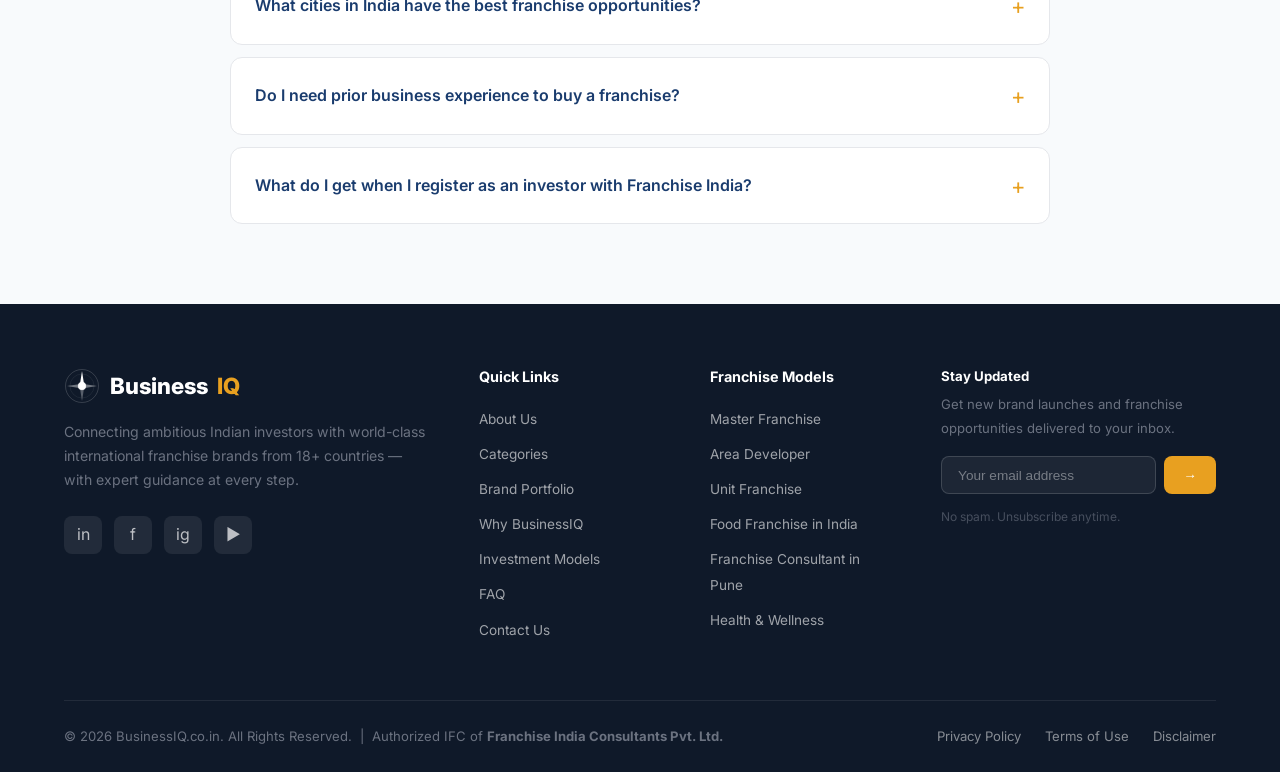
==== commit 8f3e1ca4: "Use extensionless URLs to match how Cloudflare Pages serves the site Cloudflare Pages 308-redirects " ====
--- a/index.html
+++ b/index.html
@@ -4,12 +4,14 @@
   <meta charset="UTF-8" />
   <meta name="viewport" content="width=device-width, initial-scale=1.0" />
   <title>Franchise Opportunities in India 2026 | BusinessIQ — International Franchise Consultant</title>
-  <meta name="description" content="Explore 50+ international franchise opportunities in India. BusinessIQ is an Authorized Franchise Consultant helping investors find the right franchise from ₹5 Lakhs to ₹2 Crore+ across food, education, wellness & more." />
+  <meta name="description" content="Explore 50+ international franchise opportunities in India — food, education, wellness and more. Investment from ₹5 Lakhs to ₹2 Crore+. Free consultation." />
   <meta name="keywords" content="franchise opportunities india, international franchise india, franchise consultant india, buy franchise india, franchise investment india 2026, master franchise india" />
   <meta name="author" content="BusinessIQ.co.in" />
   <meta name="robots" content="index, follow, max-snippet:-1, max-image-preview:large, max-video-preview:-1" />
-  <meta name="geo.region" content="IN" />
-  <meta name="geo.placename" content="India" />
+  <meta name="geo.region" content="IN-MH" />
+  <meta name="geo.placename" content="Pune, Maharashtra, India" />
+  <meta name="geo.position" content="18.5204;73.8567" />
+  <meta name="ICBM" content="18.5204, 73.8567" />
 
   <!-- Open Graph -->
   <meta property="og:title" content="Franchise Opportunities in India | BusinessIQ" />
@@ -19,15 +21,17 @@
   <meta property="og:image" content="https://www.businessiq.co.in/assets/og-image.png" />
   <meta property="og:image:width" content="1200" />
   <meta property="og:image:height" content="630" />
+  <meta property="og:image:type" content="image/png" />
+  <meta property="og:image:alt" content="BusinessIQ — Franchise Opportunities in India 2026. 50+ international brands across food, education, health and retail." />
   <meta property="og:locale" content="en_IN" />
   <meta property="og:site_name" content="BusinessIQ" />
 
   <!-- Twitter Card -->
   <meta name="twitter:card" content="summary_large_image" />
-  <meta name="twitter:site" content="@businessiqin" />
   <meta name="twitter:title" content="Franchise Opportunities in India | BusinessIQ" />
   <meta name="twitter:description" content="Explore 50+ international franchise opportunities in India. Free consultation, ₹5L to ₹2Cr+ investment range." />
   <meta name="twitter:image" content="https://www.businessiq.co.in/assets/og-image.png" />
+  <meta name="twitter:image:alt" content="BusinessIQ — Franchise Opportunities in India 2026" />
 
   <!-- Canonical -->
   <link rel="canonical" href="https://www.businessiq.co.in/" />
@@ -58,8 +62,31 @@
     "email": "info@businessiq.co.in",
     "priceRange": "₹₹–₹₹₹₹",
     "areaServed": { "@type": "Country", "name": "India" },
-    "address": { "@type": "PostalAddress", "addressCountry": "IN" },
-    "sameAs": ["https://www.businessiq.co.in"]
+    "address": {
+      "@type": "PostalAddress",
+      "addressLocality": "Pune",
+      "addressRegion": "Maharashtra",
+      "addressCountry": "IN"
+    },
+    "geo": {
+      "@type": "GeoCoordinates",
+      "latitude": 18.5204,
+      "longitude": 73.8567
+    },
+    "contactPoint": {
+      "@type": "ContactPoint",
+      "contactType": "sales",
+      "telephone": "+919730080324",
+      "email": "info@businessiq.co.in",
+      "areaServed": "IN",
+      "availableLanguage": ["en", "hi"]
+    },
+    "knowsAbout": [
+      "Franchise consulting",
+      "International franchise opportunities in India",
+      "Master franchise rights",
+      "Franchise investment advisory"
+    ]
   }
   </script>
 
@@ -115,6 +142,14 @@
         "acceptedAnswer": {
           "@type": "Answer",
           "text": "Delhi NCR, Mumbai, Pune, Bangalore, Hyderabad, Chennai, and Kolkata are India's top franchise markets. Tier-2 cities like Ahmedabad, Chandigarh, Surat, and Lucknow are also fast-growing franchise markets with lower real estate costs and rising consumer spending."
+        }
+      },
+      {
+        "@type": "Question",
+        "name": "Do I need prior business experience to buy a franchise?",
+        "acceptedAnswer": {
+          "@type": "Answer",
+          "text": "Not necessarily. Most international franchise brands provide comprehensive training before launch and ongoing operational support afterwards. BusinessIQ's advisory process matches you with brands that suit your background, skills, and preferred level of hands-on involvement — whether you are a first-time entrepreneur or an experienced business owner."
         }
       },
       {
@@ -209,7 +244,7 @@
       <ul class="nav-links" id="navLinks" role="list">
         <li><a href="#about">About</a></li>
         <li><a href="#categories">Categories</a></li>
-        <li><a href="brands.html">Brands</a></li>
+        <li><a href="brands">Brands</a></li>
         <li><a href="#why-us">Why Us</a></li>
         <li><a href="#investment">Investment</a></li>
         <li><a href="#faq">FAQ</a></li>
@@ -910,7 +945,7 @@
               <textarea id="message" name="message" placeholder="e.g. Looking to open a café in South Delhi, budget around 40 Lacs, have retail space available…"></textarea>
             </div>
             <p class="form-note" style="margin-bottom:1rem;">
-              By submitting, you agree to our <a href="privacy.html" style="color:var(--primary);">Privacy Policy</a>. Your details will be shared with <strong>Franchise India Consultants Pvt. Ltd.</strong> who will process your enquiry. No payment is collected by BusinessIQ.
+              By submitting, you agree to our <a href="privacy" style="color:var(--primary);">Privacy Policy</a>. Your details will be shared with <strong>Franchise India Consultants Pvt. Ltd.</strong> who will process your enquiry. No payment is collected by BusinessIQ.
             </p>
             <button type="submit" class="btn btn-primary btn-submit" style="width:100%;justify-content:center;padding:1rem;">
               Request Free Consultation →
@@ -1056,8 +1091,8 @@
           <li><a href="#investment">Master Franchise</a></li>
           <li><a href="#investment">Area Developer</a></li>
           <li><a href="#investment">Unit Franchise</a></li>
-          <li><a href="#categories">Food &amp; Beverage</a></li>
-          <li><a href="#categories">Education</a></li>
+          <li><a href="food-franchise-india">Food Franchise in India</a></li>
+          <li><a href="franchise-consultant-pune">Franchise Consultant in Pune</a></li>
           <li><a href="#categories">Health &amp; Wellness</a></li>
         </ul>
       </div>
@@ -1075,9 +1110,9 @@
     <div class="footer-bottom">
       <p>&copy; 2026 BusinessIQ.co.in. All Rights Reserved. &nbsp;|&nbsp; Authorized IFC of <strong>Franchise India Consultants Pvt. Ltd.</strong></p>
       <nav class="footer-legal" aria-label="Legal links">
-        <a href="privacy.html">Privacy Policy</a>
-        <a href="terms.html">Terms of Use</a>
-        <a href="disclaimer.html">Disclaimer</a>
+        <a href="privacy">Privacy Policy</a>
+        <a href="terms">Terms of Use</a>
+        <a href="disclaimer">Disclaimer</a>
       </nav>
     </div>
   </div>
@@ -1093,12 +1128,7 @@
 
 <button class="back-top" id="backTop" aria-label="Back to top">↑</button>
 
-<!-- ══════════════ COOKIE BANNER ══════════════ -->
-<div class="cookie-banner hidden" id="cookieBanner" role="dialog" aria-label="Cookie consent" aria-live="polite">
-  <p>We use cookies to improve your experience and analyse site traffic. See our <a href="privacy.html">Privacy Policy</a> for details.</p>
-  <button class="cookie-btn" id="acceptCookies">Accept &amp; Continue</button>
-</div>
-
+<script src="js/analytics.js"></script>
 <script src="js/main.js"></script>
 </body>
 </html>
--- a/css/style.css
+++ b/css/style.css
@@ -886,7 +886,16 @@
   font-weight: 600;
   cursor: pointer;
   white-space: nowrap;
-}
+  font-family: var(--font);
+  font-size: 0.85rem;
+}
+.cookie-actions { display: flex; gap: 0.6rem; align-items: center; flex-shrink: 0; }
+.cookie-btn-ghost {
+  background: transparent;
+  color: rgba(255,255,255,0.75);
+  border: 1.5px solid rgba(255,255,255,0.3);
+}
+.cookie-btn-ghost:hover { color: #fff; border-color: rgba(255,255,255,0.6); }
 
 /* ── Animations ── */
 .fade-in { opacity: 0; transform: translateY(24px); transition: opacity 0.6s ease, transform 0.6s ease; }
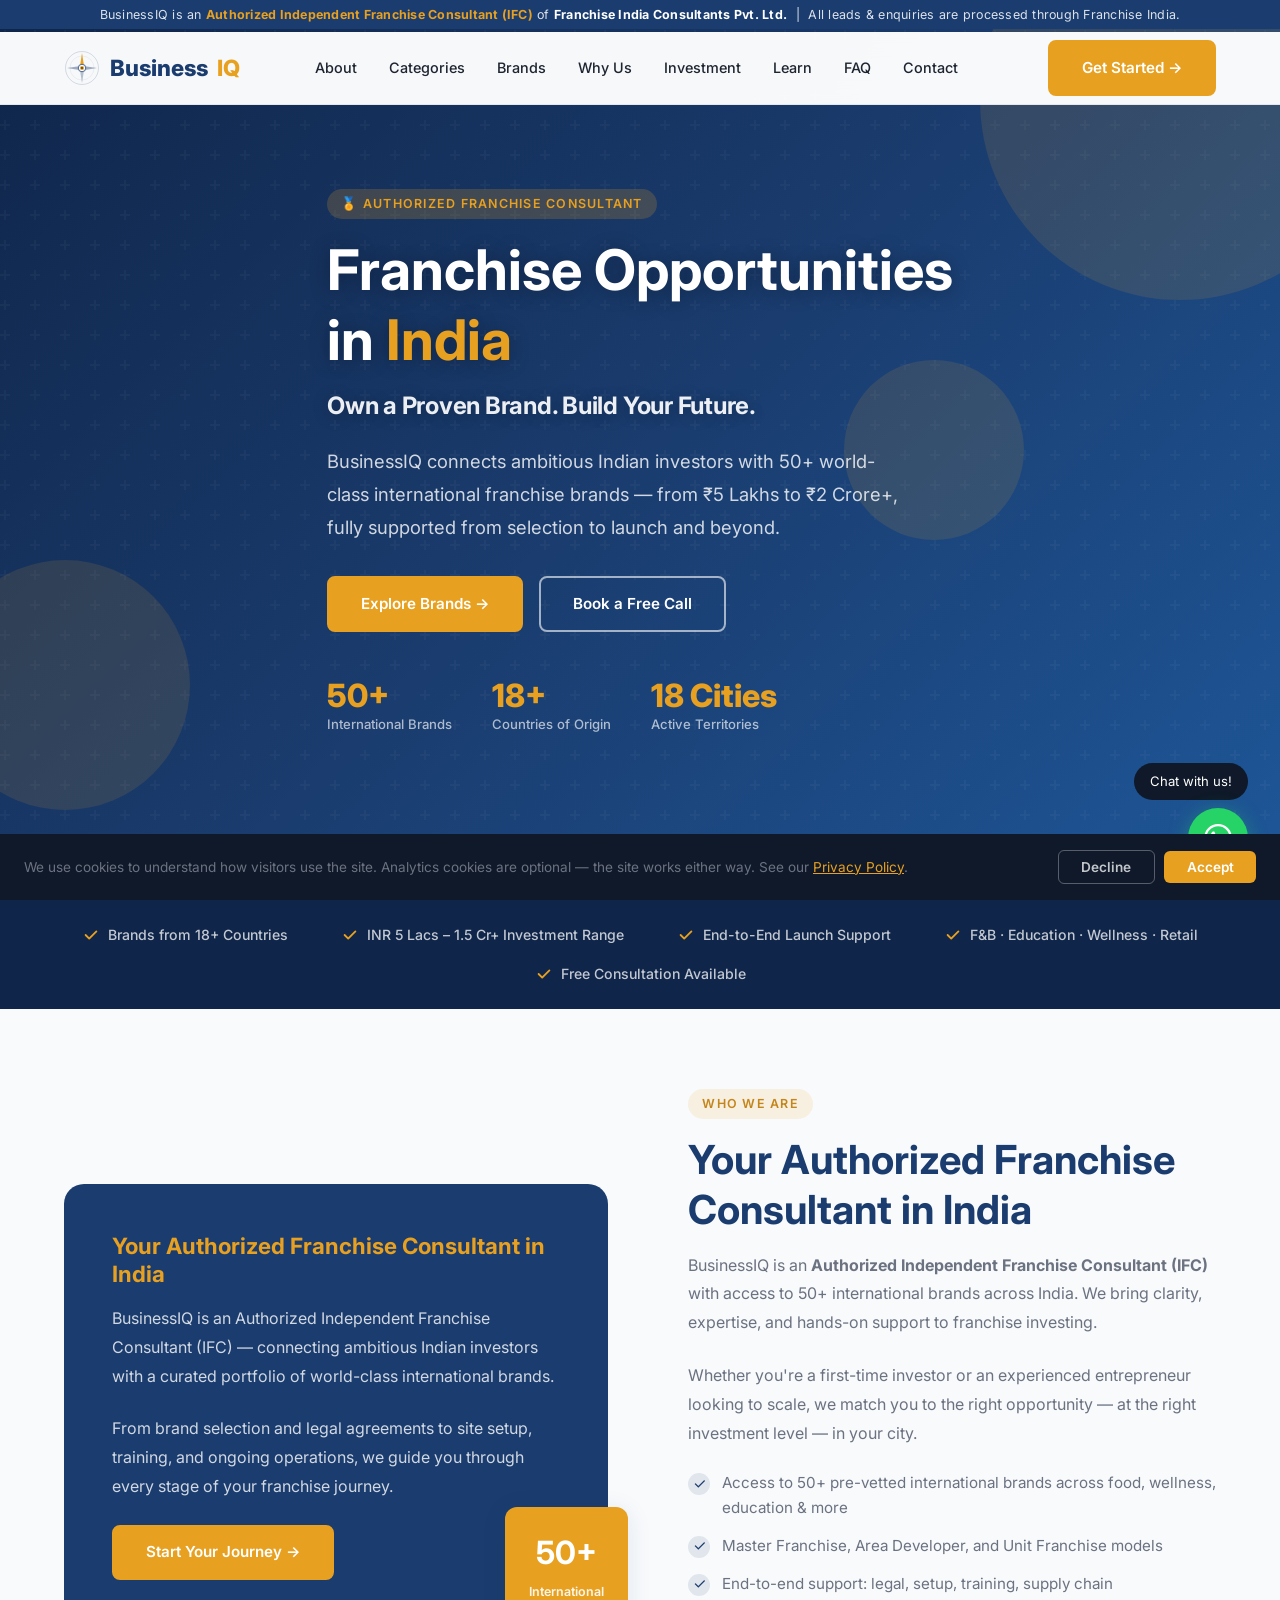
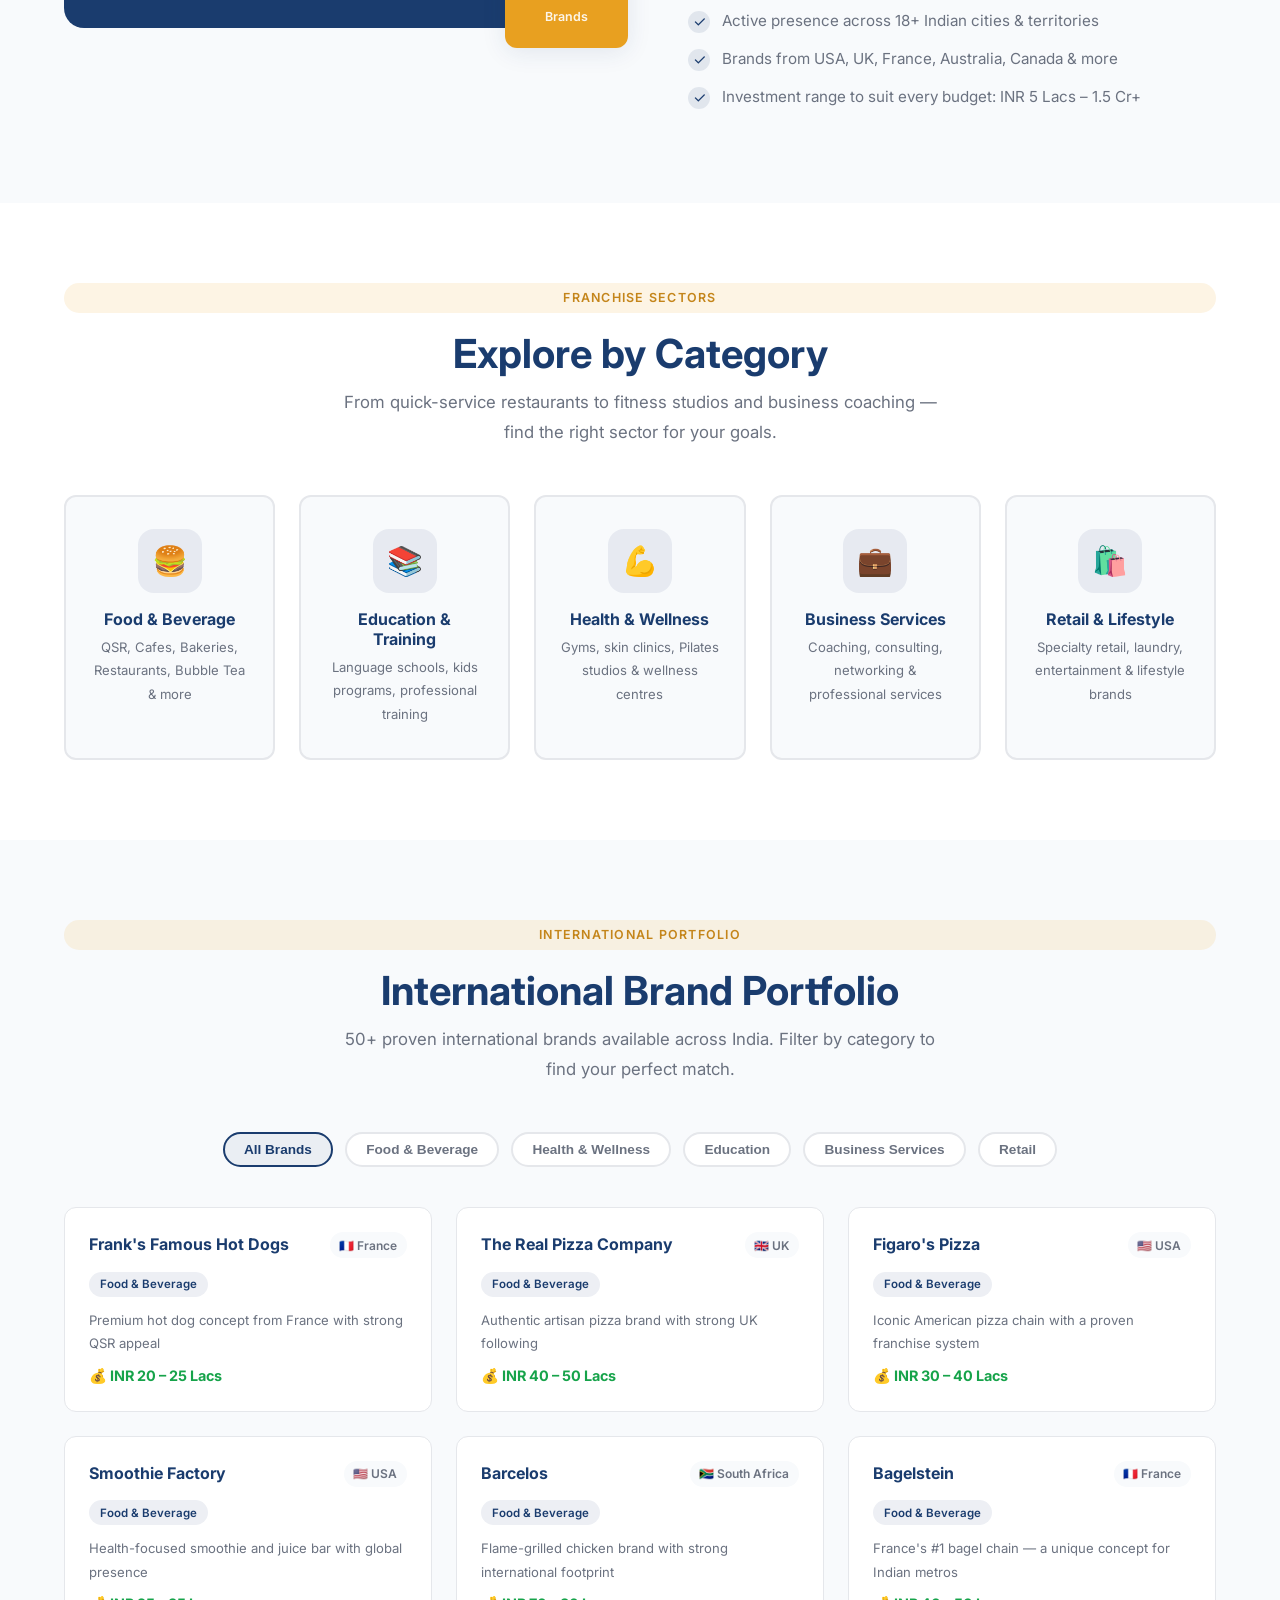
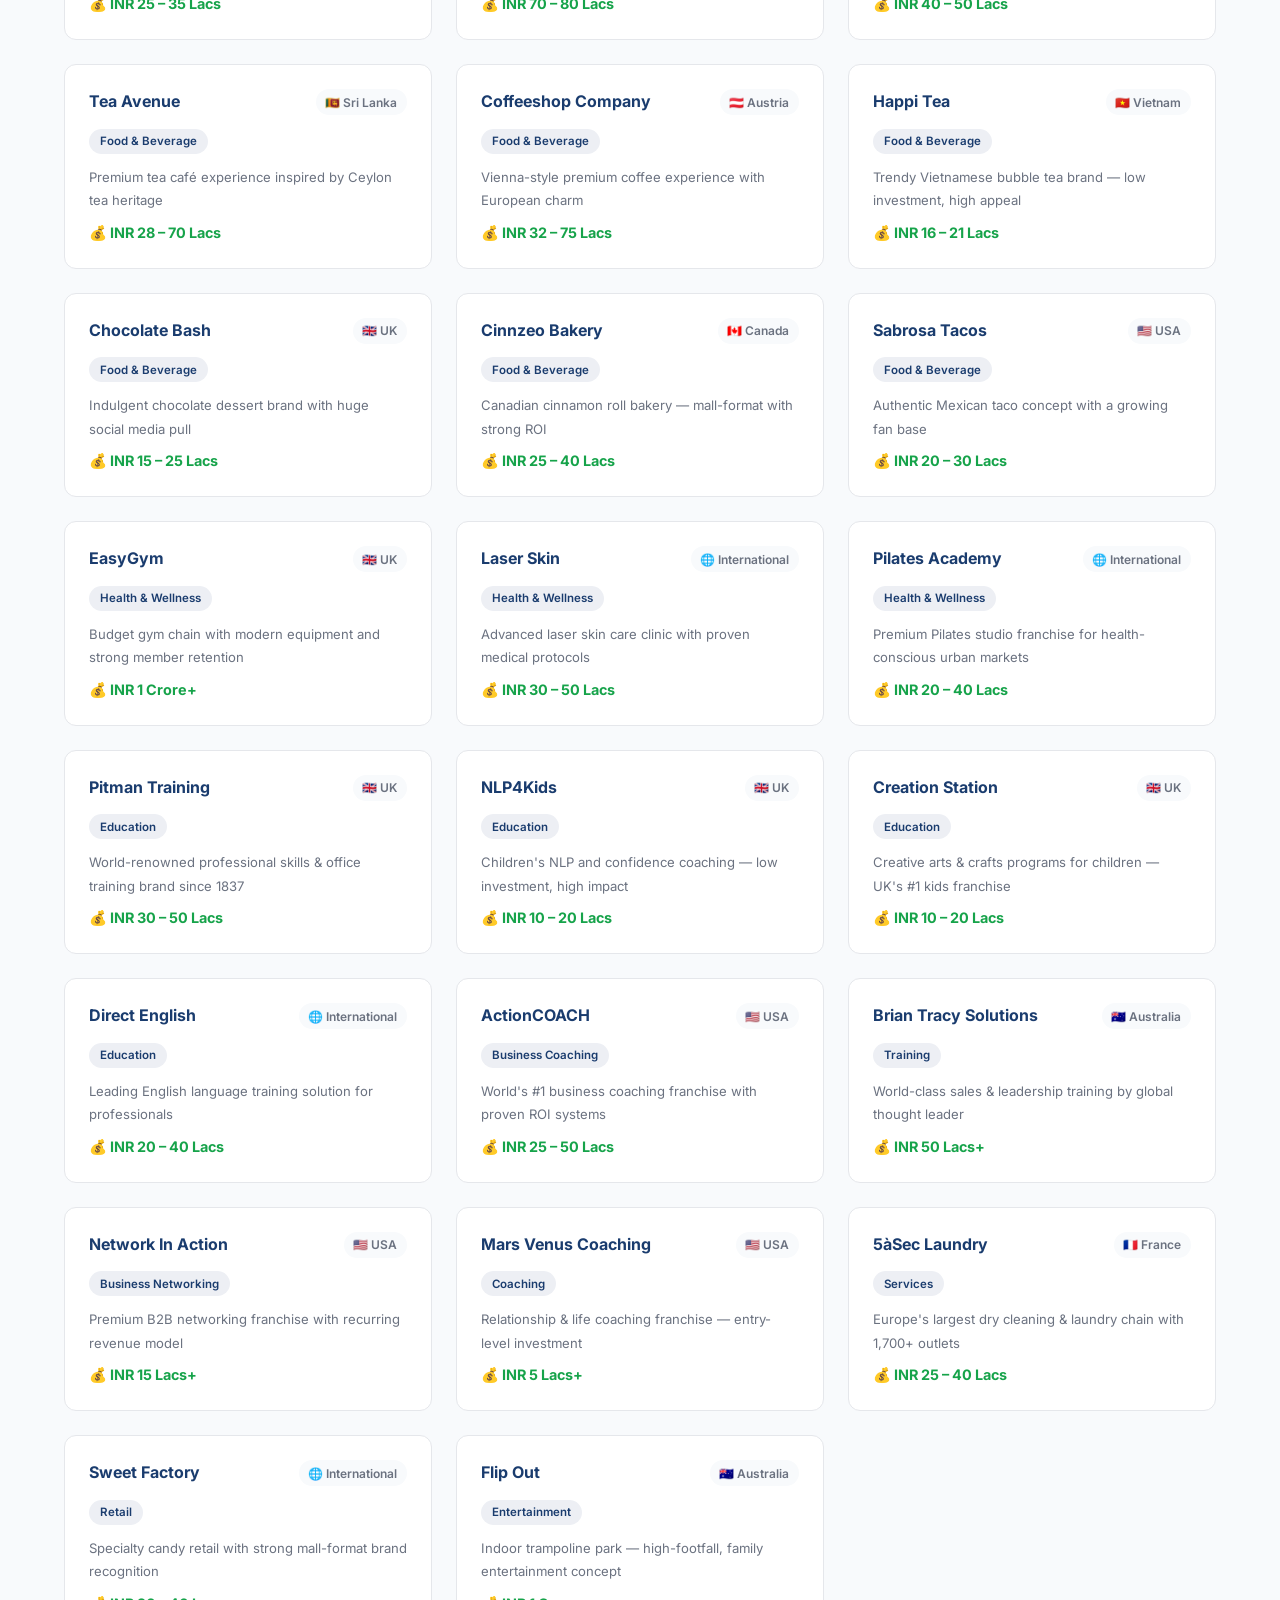
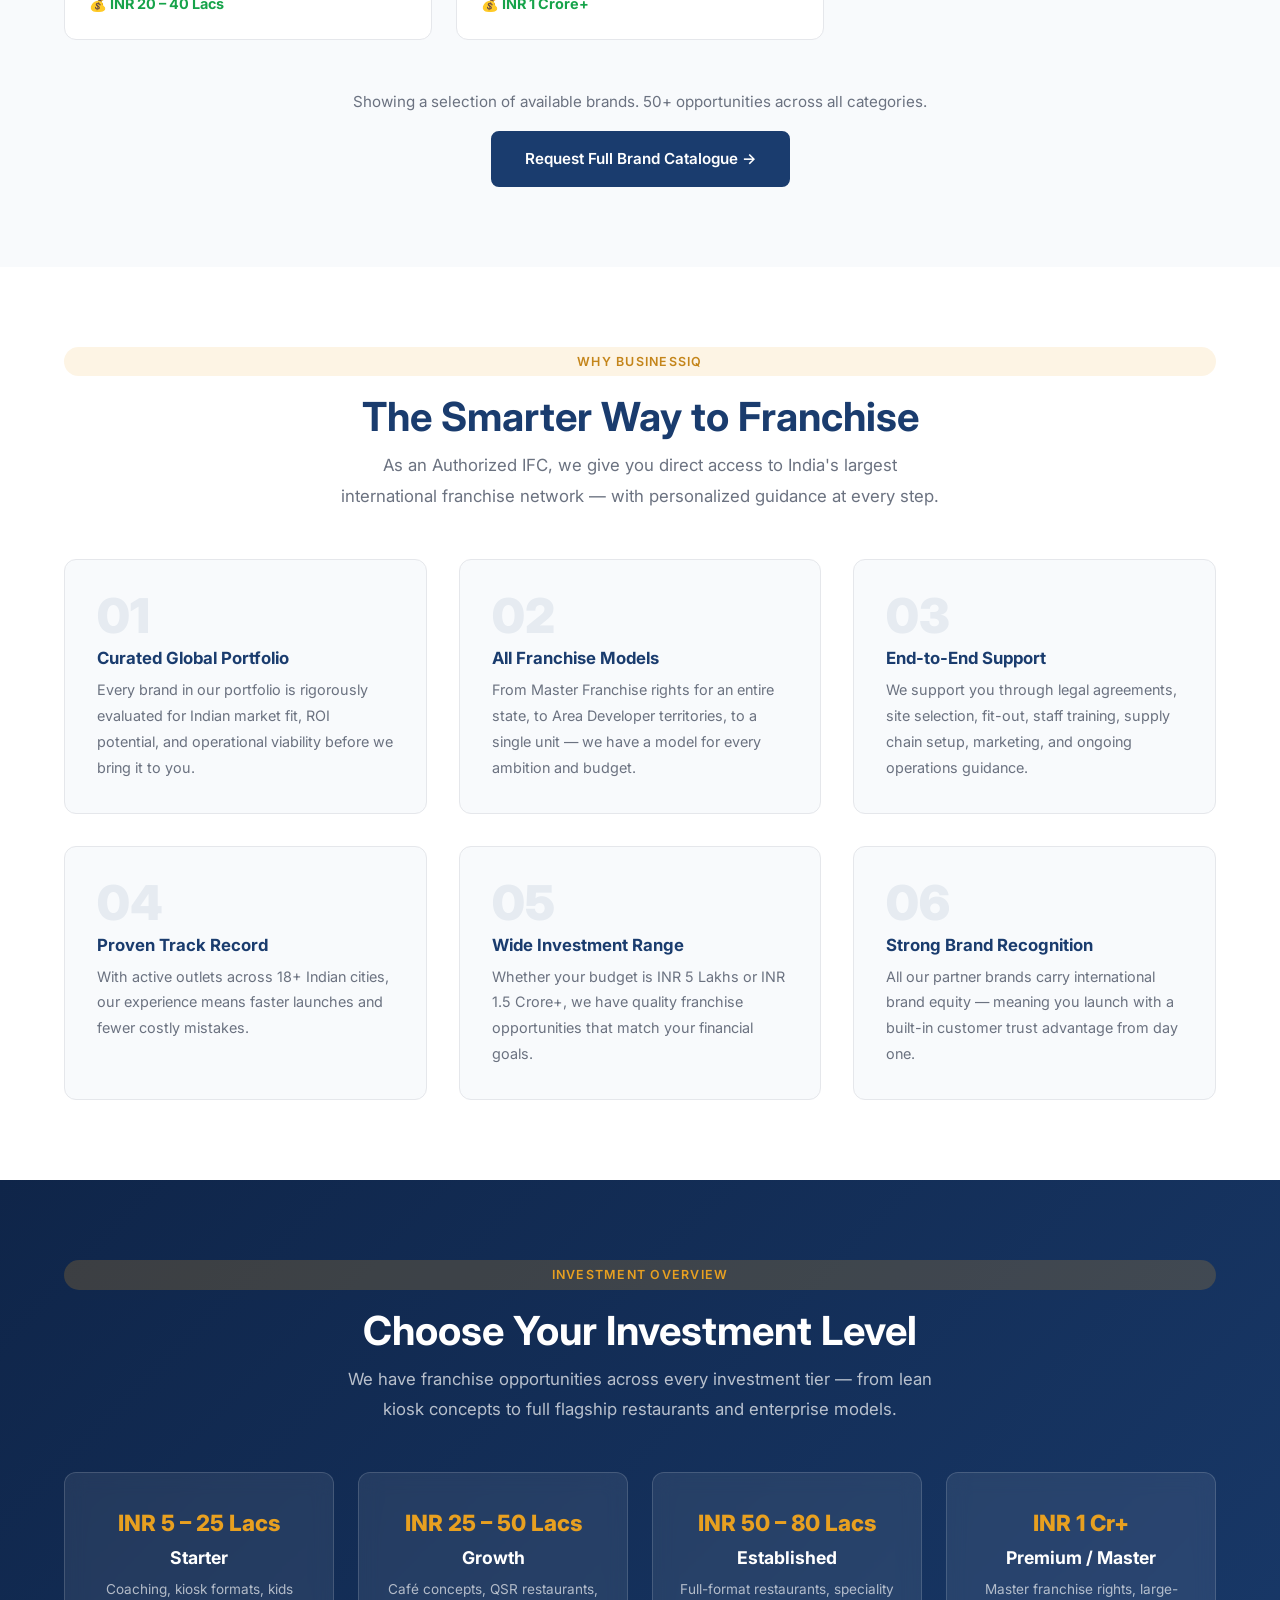
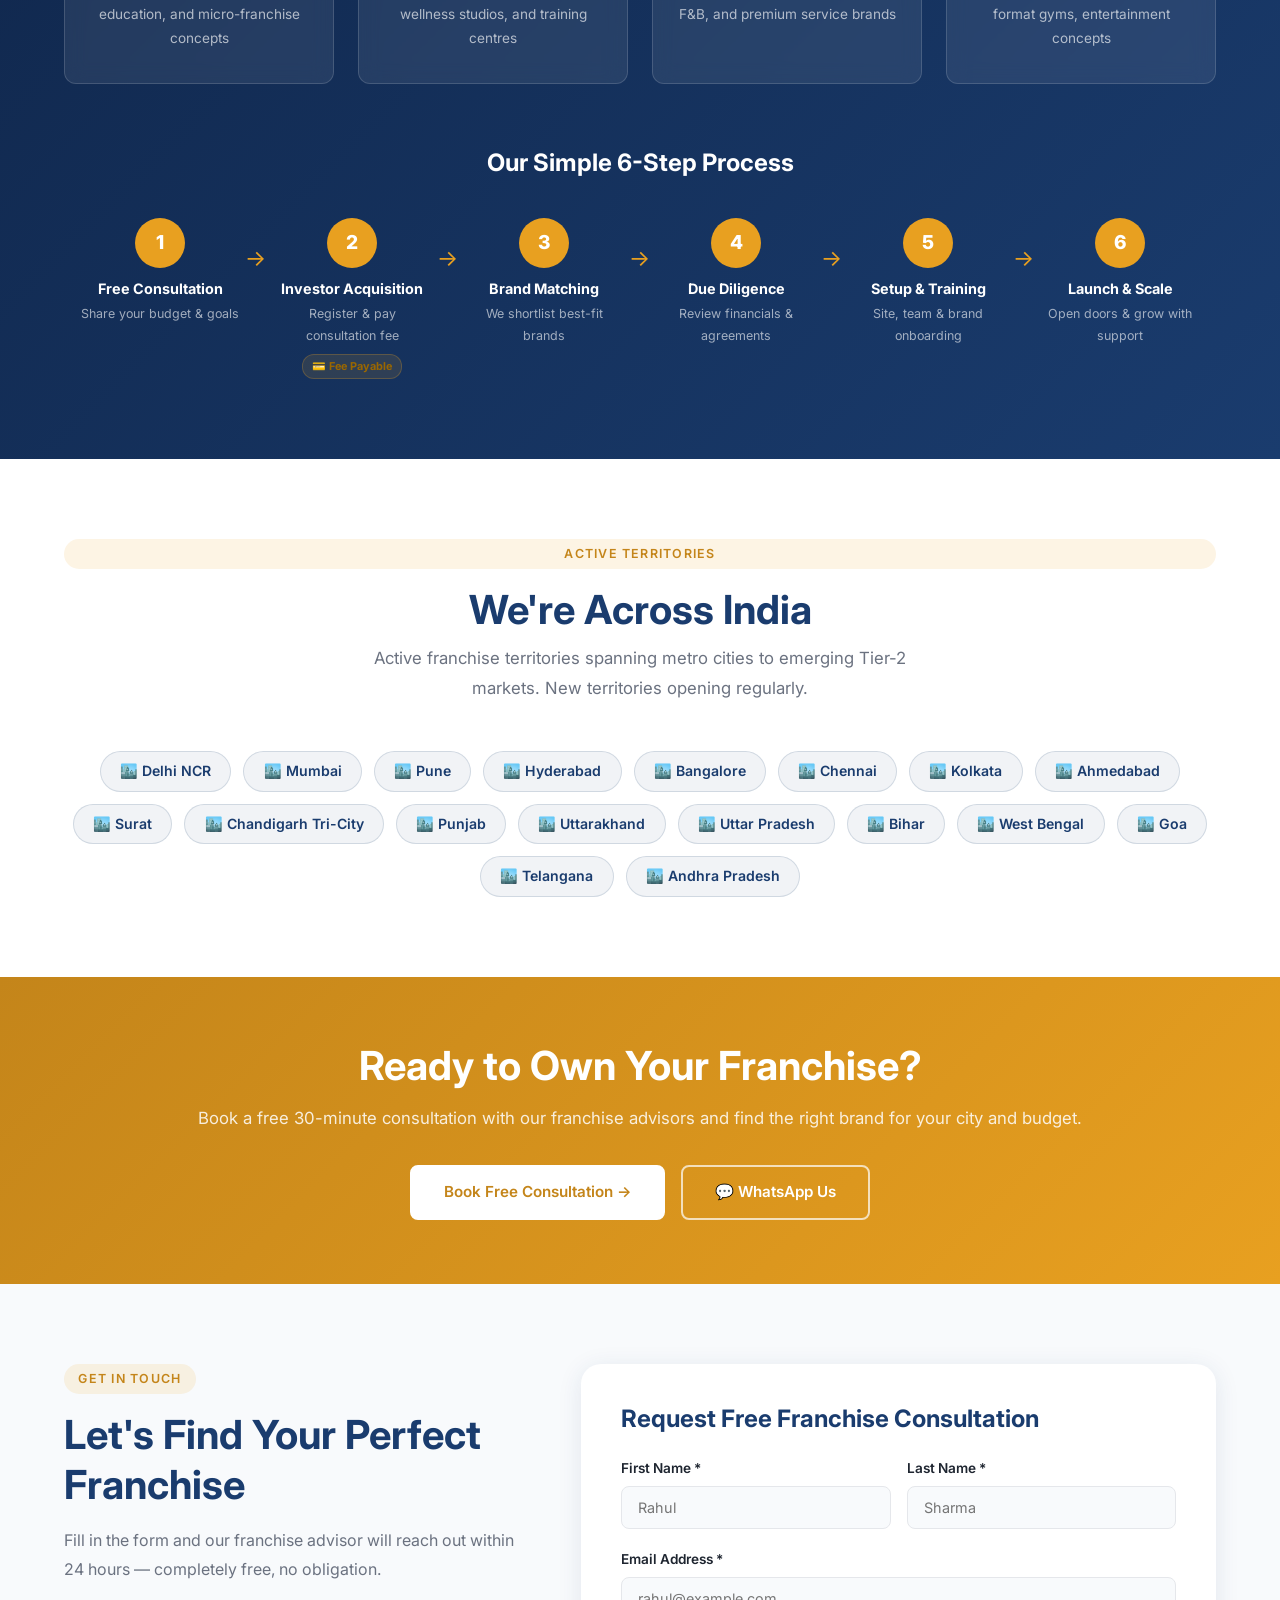
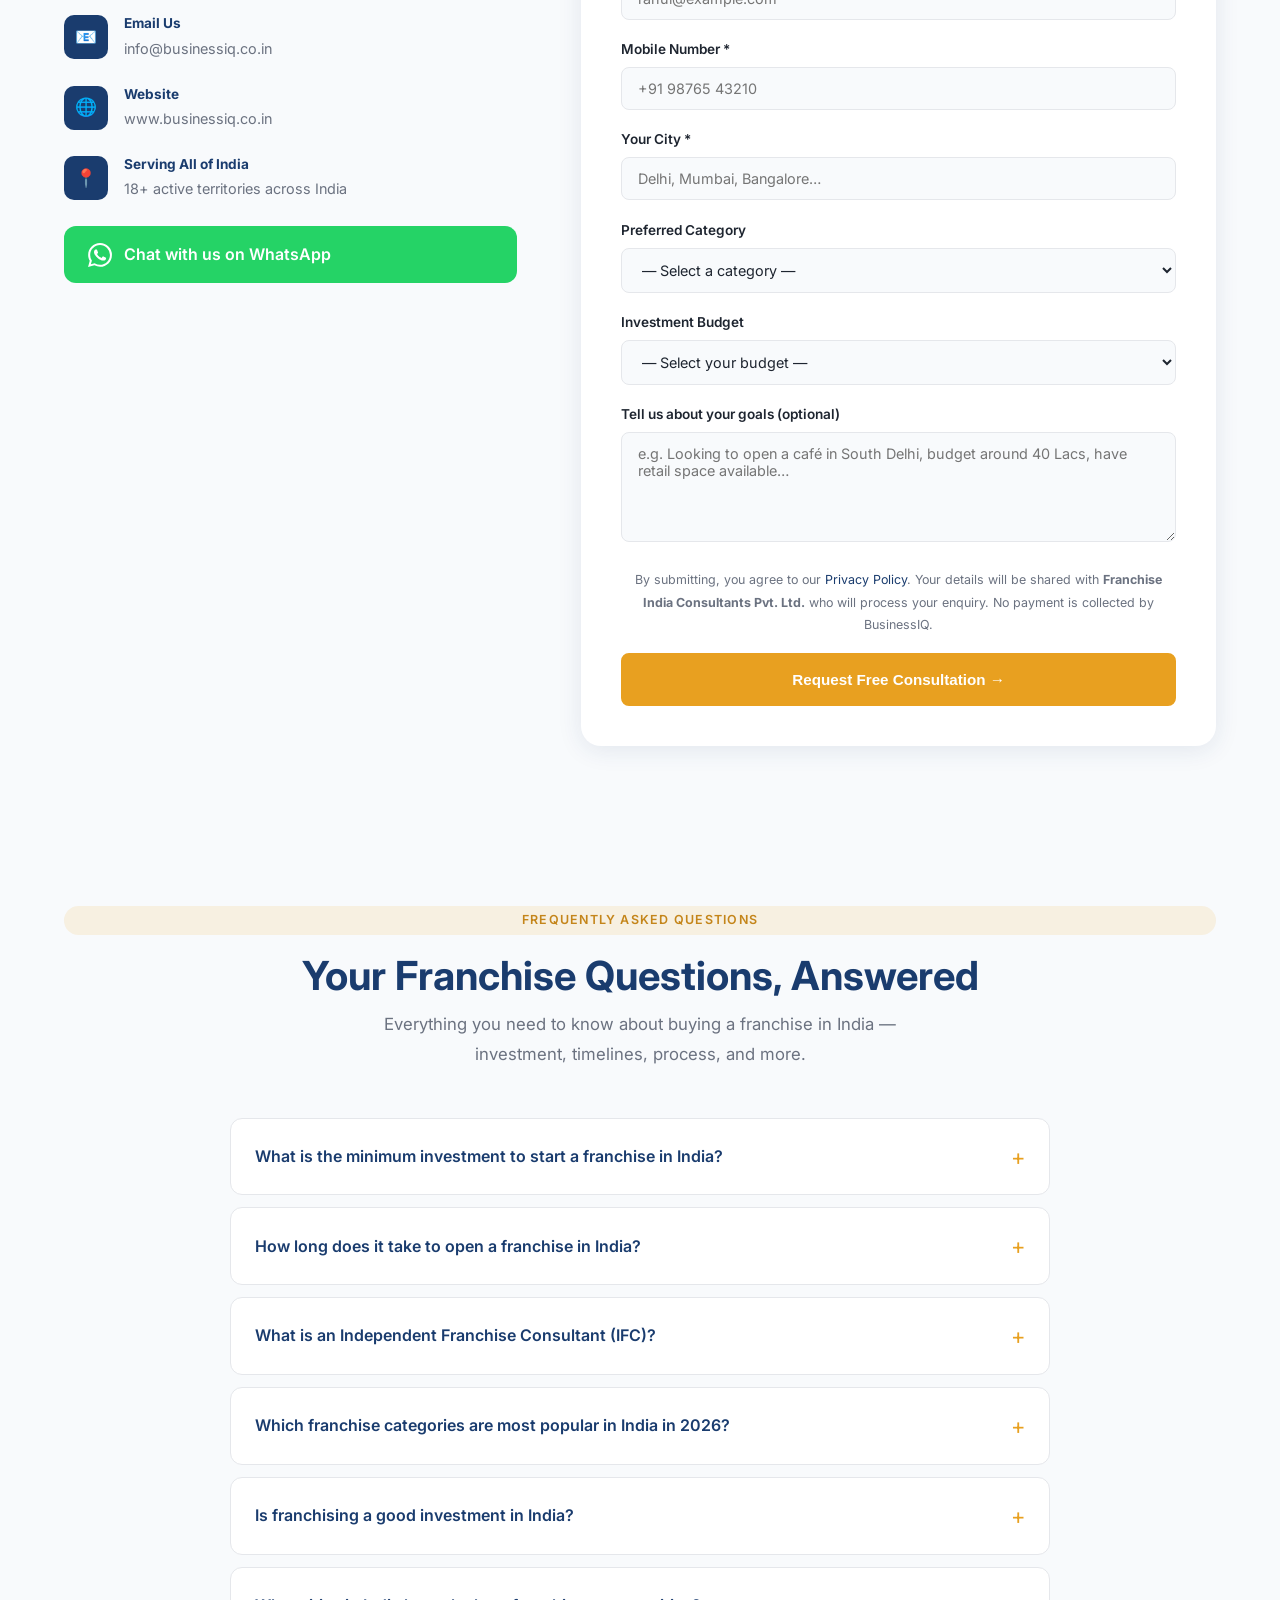
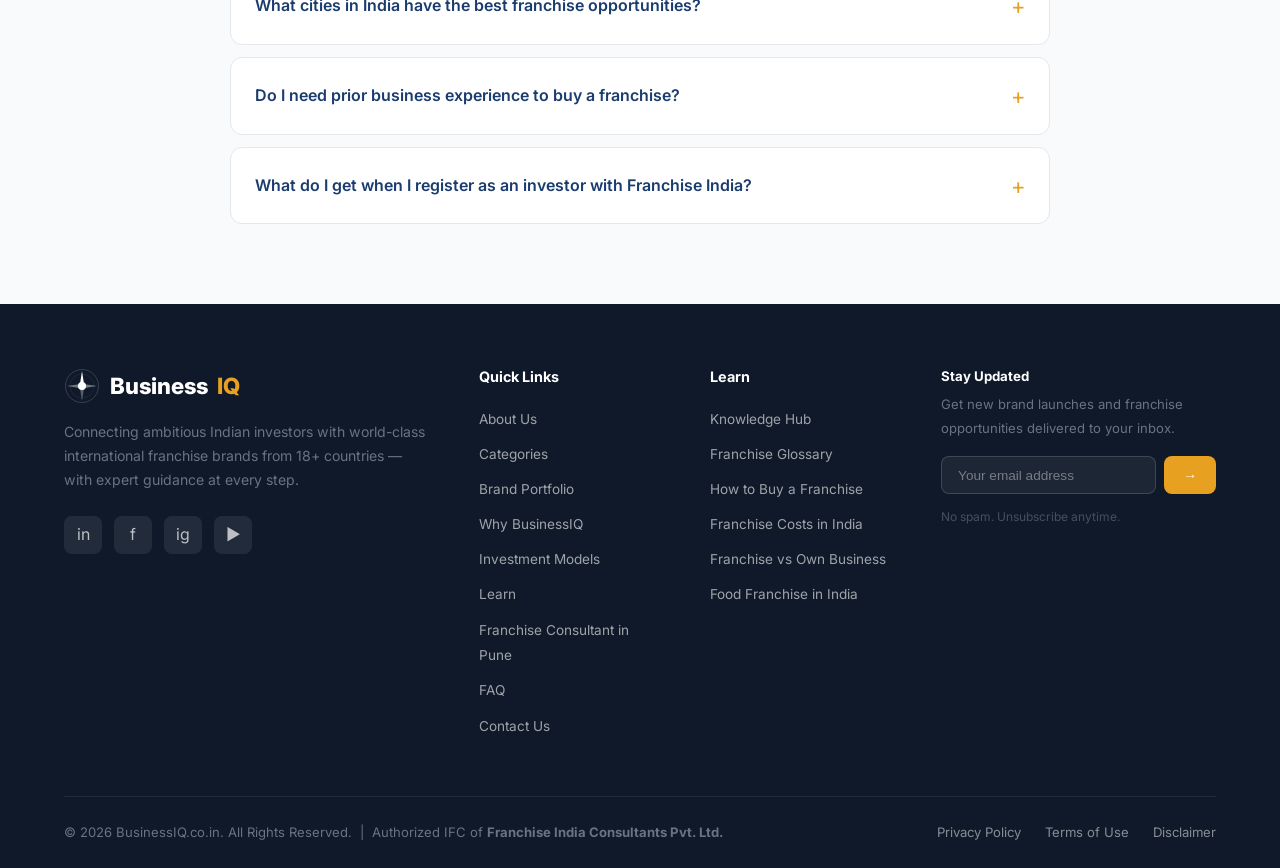
==== commit 6e9d2b42: "Add /learn knowledge hub: glossary, three guides, shared page CSS The site cannot realistically rank" ====
--- a/index.html
+++ b/index.html
@@ -247,6 +247,7 @@
         <li><a href="brands">Brands</a></li>
         <li><a href="#why-us">Why Us</a></li>
         <li><a href="#investment">Investment</a></li>
+        <li><a href="/learn">Learn</a></li>
         <li><a href="#faq">FAQ</a></li>
         <li><a href="#contact">Contact</a></li>
       </ul>
@@ -987,7 +988,7 @@
       <details class="faq-item">
         <summary class="faq-question">What is an Independent Franchise Consultant (IFC)?</summary>
         <div class="faq-answer">
-          <p>An IFC is an authorised business advisor who helps investors find, evaluate, and acquire the right franchise opportunity. <strong>BusinessIQ is an Authorised IFC</strong> operating under Franchise India Consultants Pvt. Ltd., India's largest franchise consulting network — meaning you get expert guidance backed by India's most comprehensive franchise database.</p>
+          <p>An <a href="/learn/glossary#independent-franchise-consultant" style="color:var(--primary);font-weight:600;">IFC</a> is an authorised business advisor who helps investors find, evaluate, and acquire the right franchise opportunity. <strong>BusinessIQ is an Authorised IFC</strong> operating under Franchise India Consultants Pvt. Ltd., India's largest franchise consulting network — meaning you get expert guidance backed by India's most comprehensive franchise database.</p>
         </div>
       </details>
 
@@ -1081,19 +1082,21 @@
           <li><a href="#brands">Brand Portfolio</a></li>
           <li><a href="#why-us">Why BusinessIQ</a></li>
           <li><a href="#investment">Investment Models</a></li>
+          <li><a href="/learn">Learn</a></li>
+          <li><a href="franchise-consultant-pune">Franchise Consultant in Pune</a></li>
           <li><a href="#faq">FAQ</a></li>
           <li><a href="#contact">Contact Us</a></li>
         </ul>
       </div>
       <div class="footer-col">
-        <h5>Franchise Models</h5>
+        <h5>Learn</h5>
         <ul>
-          <li><a href="#investment">Master Franchise</a></li>
-          <li><a href="#investment">Area Developer</a></li>
-          <li><a href="#investment">Unit Franchise</a></li>
+          <li><a href="/learn">Knowledge Hub</a></li>
+          <li><a href="/learn/glossary">Franchise Glossary</a></li>
+          <li><a href="/learn/how-to-buy-a-franchise-in-india">How to Buy a Franchise</a></li>
+          <li><a href="/learn/franchise-cost-in-india">Franchise Costs in India</a></li>
+          <li><a href="/learn/franchise-vs-own-business">Franchise vs Own Business</a></li>
           <li><a href="food-franchise-india">Food Franchise in India</a></li>
-          <li><a href="franchise-consultant-pune">Franchise Consultant in Pune</a></li>
-          <li><a href="#categories">Health &amp; Wellness</a></li>
         </ul>
       </div>
       <div class="footer-newsletter">
--- a/css/style.css
+++ b/css/style.css
@@ -986,3 +986,63 @@
   .faq-question { font-size: 0.92rem; padding: 1rem 1.1rem; }
   .faq-answer { padding: 0 1.1rem 1rem; font-size: 0.9rem; }
 }
+
+/* ── Shared sub-page components ──
+   Used by the landing pages and the /learn section. Kept here rather than
+   duplicated per page: these five were already copied verbatim across two
+   pages before the Learn section added more. */
+
+/* Dark page header. Top padding clears the fixed chrome (32px IFC bar +
+   72px navbar) plus breathing room. */
+.page-hero {
+  background: linear-gradient(135deg, var(--primary-dark), var(--primary));
+  color: #fff;
+  padding: calc(104px + 3rem) 0 3.5rem;
+  text-align: center;
+}
+.page-hero h1 { color: #fff; margin-bottom: 0.75rem; }
+.page-hero h1 span { color: var(--accent); }
+.page-hero p { color: rgba(255,255,255,0.78); max-width: 640px; margin: 0 auto; font-size: 1.05rem; }
+.page-hero .tag { background: rgba(232,160,32,0.2); color: var(--accent); }
+
+.breadcrumb { background: var(--bg-light); padding: 0.85rem 0; border-bottom: 1px solid var(--border); font-size: 0.85rem; }
+.breadcrumb a { color: var(--primary); text-decoration: none; font-weight: 600; }
+.breadcrumb a:hover { text-decoration: underline; }
+.breadcrumb span { color: var(--text-muted); }
+
+.page-body { padding: 3.5rem 0; }
+
+/* Long-form content. Re-declares list-style and underlines because the
+   global resets strip both site-wide. */
+.prose { max-width: 820px; margin: 0 auto; }
+.prose h2 { margin: 2.25rem 0 0.9rem; }
+.prose h3 { margin: 1.75rem 0 0.6rem; color: var(--primary); font-size: 1.15rem; }
+.prose p { color: var(--text-muted); line-height: 1.8; margin-bottom: 0.9rem; }
+.prose ul, .prose ol { margin: 0 0 1rem 1.3rem; color: var(--text-muted); line-height: 1.9; }
+.prose ul { list-style: disc; }
+.prose ol { list-style: decimal; }
+.prose li { margin-bottom: 0.3rem; }
+.prose strong { color: var(--text); }
+.prose a { color: var(--primary); font-weight: 600; text-decoration: underline; }
+.prose a:hover { color: var(--accent-dark); }
+
+.data-table { width: 100%; border-collapse: collapse; margin: 1.25rem 0 2rem; font-size: 0.92rem; }
+.data-table th, .data-table td { padding: 0.85rem 1rem; text-align: left; border-bottom: 1px solid var(--border); }
+.data-table th { background: var(--bg-light); color: var(--primary); font-weight: 700; font-size: 0.8rem; text-transform: uppercase; letter-spacing: 0.04em; }
+.data-table td { color: var(--text-muted); }
+.data-table tr:hover td { background: var(--bg-light); }
+.data-table td strong { color: var(--text); }
+
+.page-cta { background: var(--bg-light); border: 1px solid var(--border); border-radius: var(--radius-lg); padding: 2.5rem; text-align: center; max-width: 820px; margin: 3rem auto 0; }
+.page-cta h2 { margin-bottom: 0.6rem; }
+.page-cta p { color: var(--text-muted); margin-bottom: 1.5rem; }
+.page-cta .btn + .btn { margin-left: 0.75rem; }
+
+@media (max-width: 600px) {
+  .page-hero { padding: calc(104px + 1.5rem) 0 2.5rem; }
+  .data-table { font-size: 0.82rem; }
+  .data-table th, .data-table td { padding: 0.6rem 0.5rem; }
+  .page-cta { padding: 1.75rem 1.25rem; }
+  .page-cta .btn + .btn { margin-left: 0; margin-top: 0.75rem; }
+  .page-cta .btn { width: 100%; justify-content: center; }
+}
